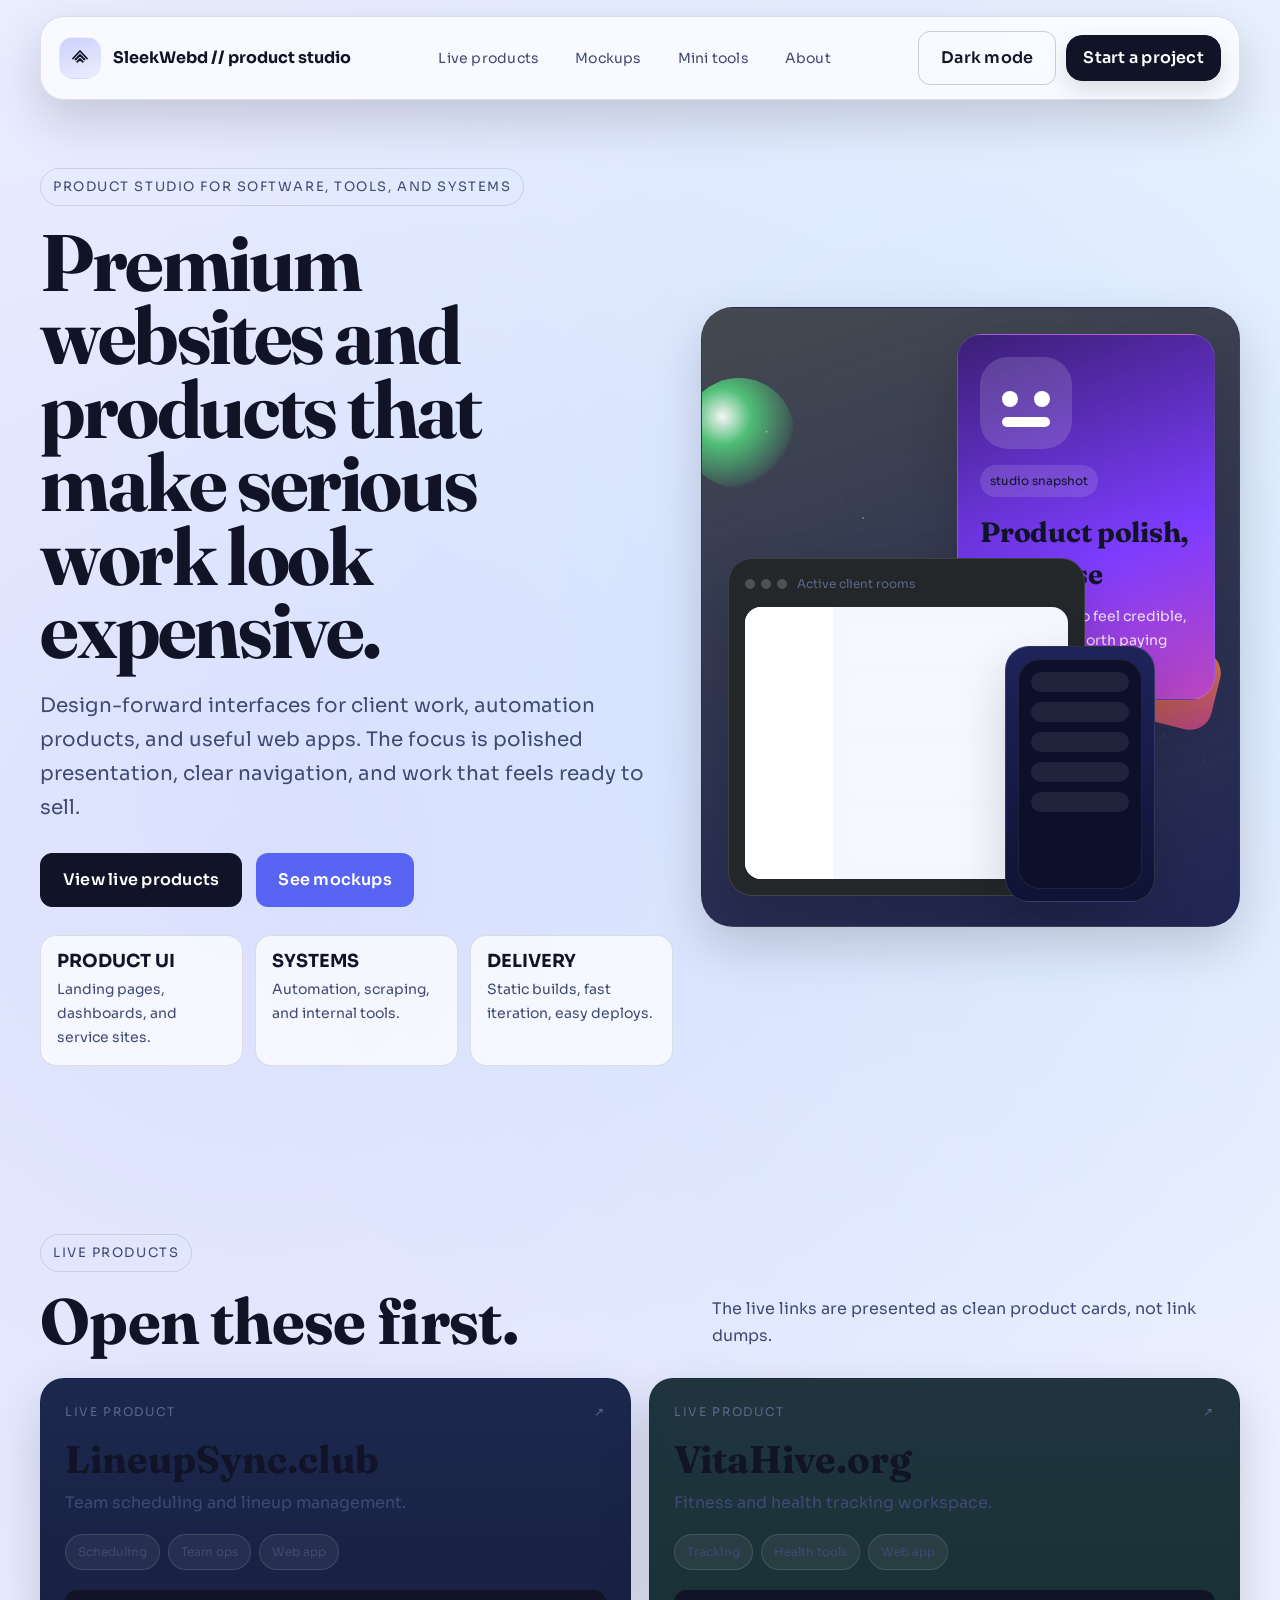
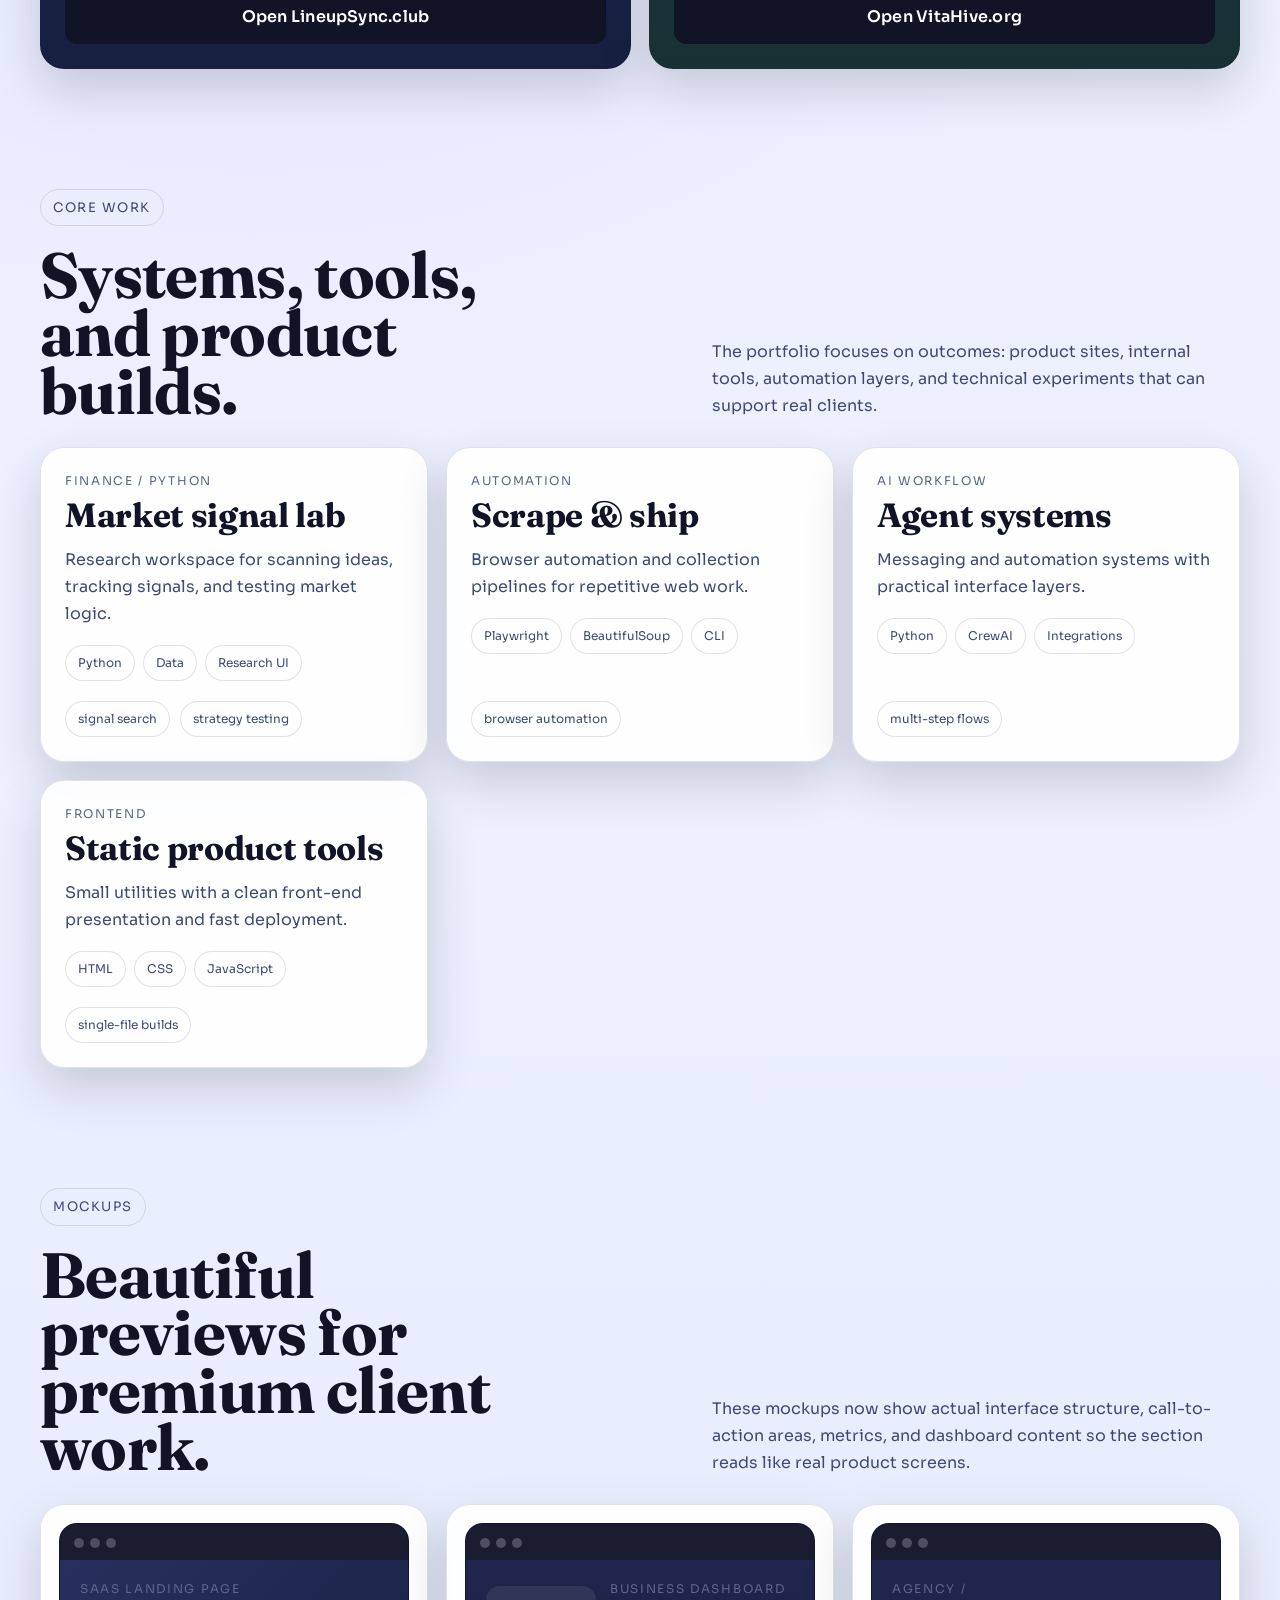
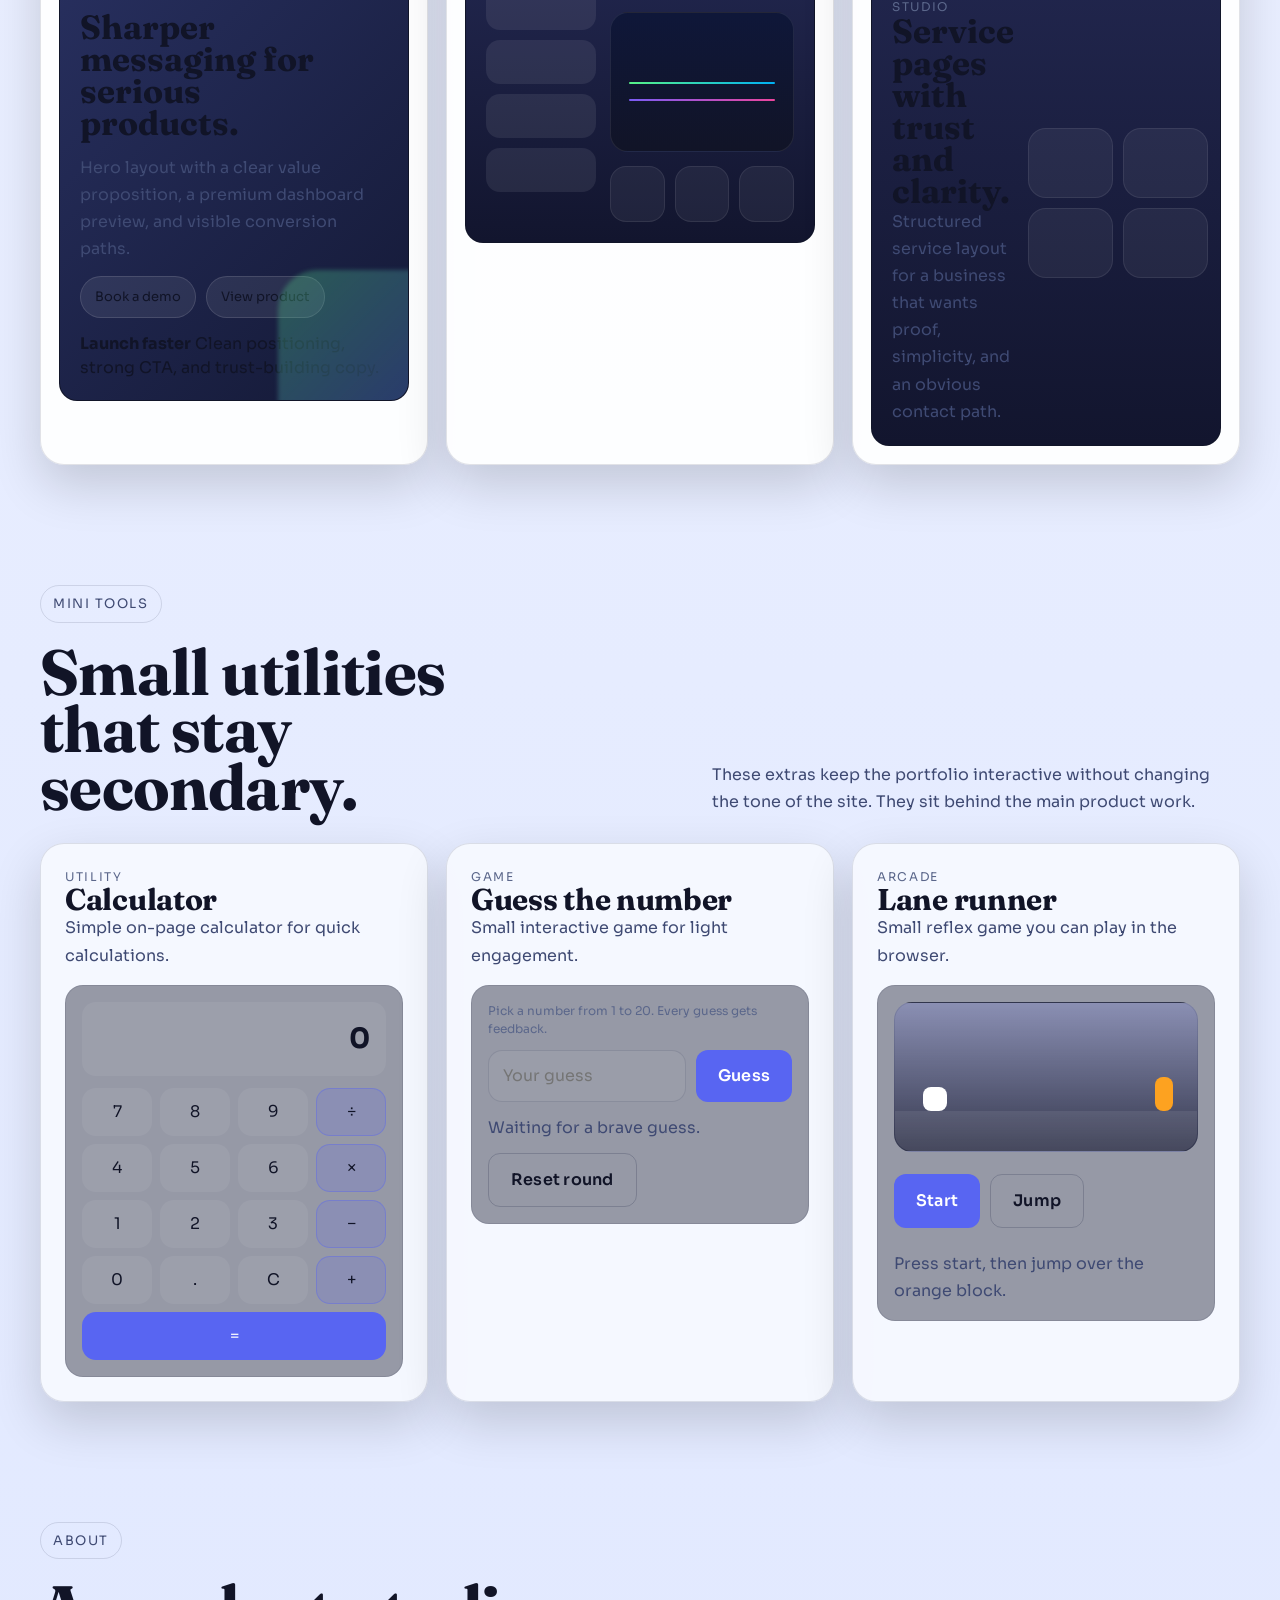
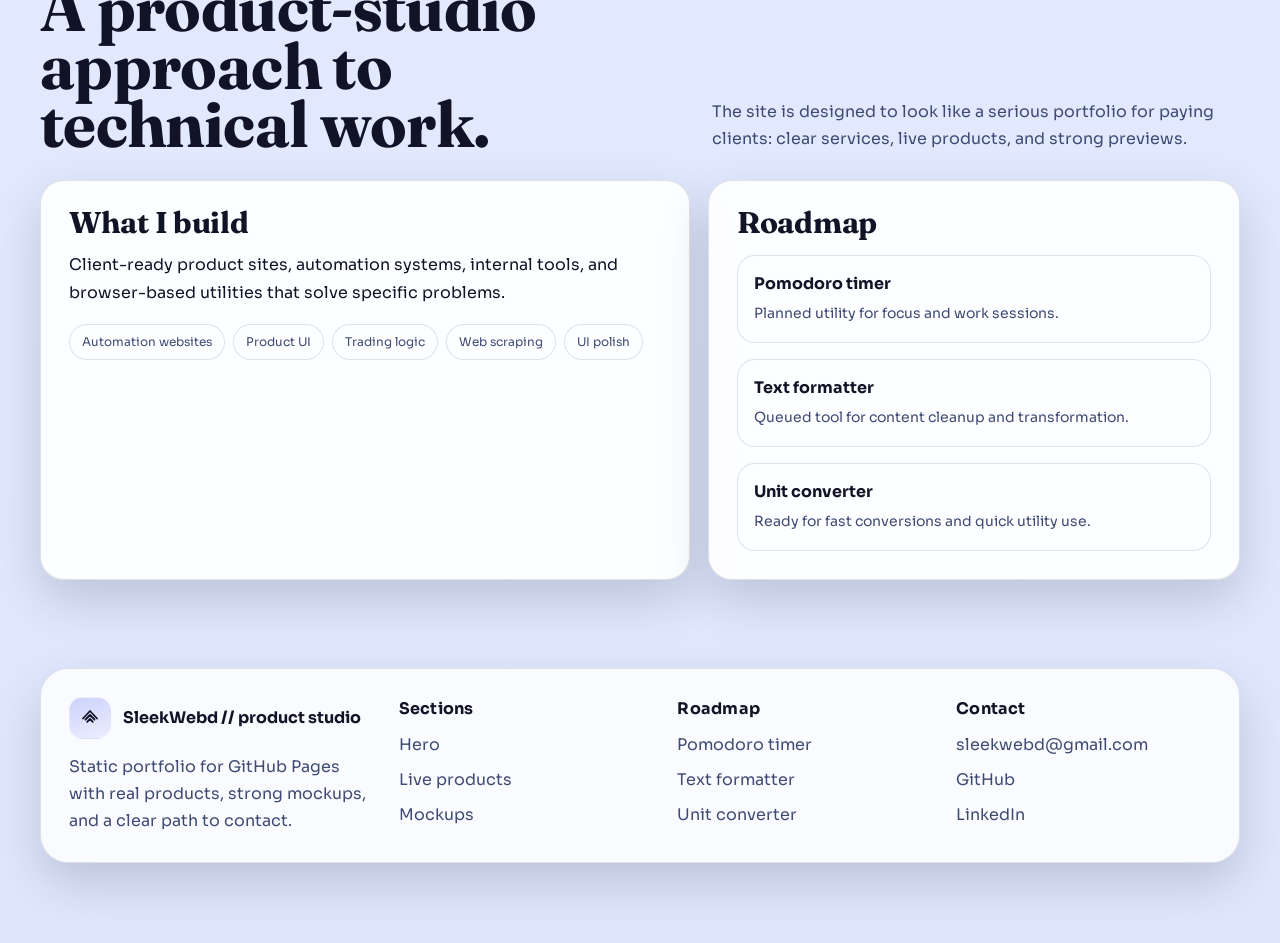
==== index.html @ 5238d62a "Update index.html" ====
<!DOCTYPE html>
<html lang="en" data-theme="dark">
<head>
  <meta charset="UTF-8" />
  <meta name="viewport" content="width=device-width, initial-scale=1.0" />
  <title>SleekWebd — Product Studio Portfolio</title>
  <link rel="preconnect" href="https://fonts.googleapis.com">
  <link rel="preconnect" href="https://fonts.gstatic.com" crossorigin>
  <link href="https://fonts.googleapis.com/css2?family=Fraunces:wght@500;600;700;800&family=Sora:wght@300;400;500;600&display=swap" rel="stylesheet" />
  <link rel="stylesheet" href="style.css" />
</head>
<body>
  <a class="skip-link" href="#content">Skip to content</a>
  <div class="site-shell">
    <header class="site-header">
      <nav class="nav-inner" aria-label="Primary navigation">
        <a class="brand" href="#hero" aria-label="SleekWebd portfolio home">
          <span class="brand-mark" aria-hidden="true"><svg viewBox="0 0 24 24" fill="none" stroke="currentColor" stroke-width="1.8" stroke-linecap="round" stroke-linejoin="round" aria-hidden="true"><path d="M5 12.5 12 5l7 7.5" /><path d="M7.5 13.5 12 9l4.5 4.5" /><path d="M9.2 15.8 12 13l2.8 2.8" /></svg></span>
          <span>SleekWebd // product studio</span>
        </a>
        <div class="nav-links">
          <a class="nav-link" href="#products">Live products</a>
          <a class="nav-link" href="#mockups">Mockups</a>
          <a class="nav-link" href="#playground">Mini tools</a>
          <a class="nav-link" href="#about">About</a>
        </div>
        <div class="nav-actions">
          <button class="button button-ghost" type="button" data-theme-toggle aria-label="Switch theme">Theme</button>
          <a class="button button-login" href="mailto:sleekwebd@gmail.com?subject=Project%20inquiry">Start a project</a>
        </div>
      </nav>
    </header>

    <main id="content">
      <section class="hero" id="hero">
        <div class="hero-grid">
          <div>
            <div class="eyebrow">Product studio for software, tools, and systems</div>
            <h1>Premium websites and products that make serious work look expensive.</h1>
            <p>Design-forward interfaces for client work, automation products, and useful web apps. The focus is polished presentation, clear navigation, and work that feels ready to sell.</p>
            <div class="hero-cta">
              <a class="button button-secondary" href="#products">View live products</a>
              <a class="button button-primary" href="#mockups">See mockups</a>
            </div>
            <div class="hero-metrics" aria-label="Portfolio stats">
              <div class="metric"><strong>Product UI</strong><span>Landing pages, dashboards, and service sites.</span></div>
              <div class="metric"><strong>Systems</strong><span>Automation, scraping, and internal tools.</span></div>
              <div class="metric"><strong>Delivery</strong><span>Static builds, fast iteration, easy deploys.</span></div>
            </div>
          </div>
          <div class="hero-stage" aria-label="Decorative hero stage">
            <div class="stars" aria-hidden="true"></div><div class="orb" aria-hidden="true"></div><div class="cube" aria-hidden="true"></div>
            <article class="floating-card character-card"><div class="character-head" aria-hidden="true"></div><span class="character-pill">studio snapshot</span><h3 class="hero-card-title">Product polish, not noise</h3><p>Layouts built to feel credible, modern, and worth paying for.</p></article>
            <article class="floating-card ui-card"><div class="ui-topbar"><div class="ui-dots" aria-hidden="true"><span></span><span></span><span></span></div><div class="tiny-note">Active client rooms</div></div><div class="ui-app" aria-hidden="true"><div class="ui-sidebar shimmer-lines"><span></span><span></span><span></span><span></span></div><div class="ui-content shimmer-lines"><div class="ui-channel"></div><div class="ui-message"></div><div class="ui-message"></div><div class="ui-message"></div></div></div></article>
            <article class="floating-card device-card"><div class="device-screen shimmer-panel" aria-hidden="true"><span></span><span></span><span></span><span></span><span></span></div></article>
          </div>
        </div>
      </section>

      <section class="section live-strip" id="products">
        <div class="section-header"><div><div class="eyebrow">Live products</div><h2 class="section-title">Open these first.</h2></div><p class="section-copy">The live links are presented as clean product cards, not link dumps.</p></div>
        <div class="live-grid">
          <article class="live-card live-lineup">
            <div class="live-top"><span class="live-badge">Live product</span><span class="live-arrow">↗</span></div>
            <h3>LineupSync.club</h3>
            <p>Team scheduling and lineup management.</p>
            <div class="live-tags"><span>Scheduling</span><span>Team ops</span><span>Web app</span></div>
            <a class="button button-secondary live-button" href="https://lineupsync.club" target="_blank" rel="noopener noreferrer">Open LineupSync.club</a>
          </article>
          <article class="live-card live-vitahive">
            <div class="live-top"><span class="live-badge">Live product</span><span class="live-arrow">↗</span></div>
            <h3>VitaHive.org</h3>
            <p>Fitness and health tracking workspace.</p>
            <div class="live-tags"><span>Tracking</span><span>Health tools</span><span>Web app</span></div>
            <a class="button button-secondary live-button" href="https://vitahive.org" target="_blank" rel="noopener noreferrer">Open VitaHive.org</a>
          </article>
        </div>
      </section>

      <section class="section" id="projects">
        <div class="section-header"><div><div class="eyebrow">Core work</div><h2 class="section-title">Systems, tools, and product builds.</h2></div><p class="section-copy">The portfolio focuses on outcomes: product sites, internal tools, automation layers, and technical experiments that can support real clients.</p></div>
        <div class="project-grid">
          <article class="project-card"><div class="project-top"><div class="project-label">Finance / Python</div><h3 class="card-title">Market signal lab</h3><p class="project-description">Research workspace for scanning ideas, tracking signals, and testing market logic.</p><div class="stack"><span>Python</span><span>Data</span><span>Research UI</span></div></div><div class="project-actions"><span class="status-pill">signal search</span><span class="status-pill">strategy testing</span></div></article>
          <article class="project-card"><div class="project-top"><div class="project-label">Automation</div><h3 class="card-title">Scrape & ship</h3><p class="project-description">Browser automation and collection pipelines for repetitive web work.</p><div class="stack"><span>Playwright</span><span>BeautifulSoup</span><span>CLI</span></div></div><div class="project-actions"><span class="status-pill">browser automation</span></div></article>
          <article class="project-card"><div class="project-top"><div class="project-label">AI workflow</div><h3 class="card-title">Agent systems</h3><p class="project-description">Messaging and automation systems with practical interface layers.</p><div class="stack"><span>Python</span><span>CrewAI</span><span>Integrations</span></div></div><div class="project-actions"><span class="status-pill">multi-step flows</span></div></article>
          <article class="project-card"><div class="project-top"><div class="project-label">Frontend</div><h3 class="card-title">Static product tools</h3><p class="project-description">Small utilities with a clean front-end presentation and fast deployment.</p><div class="stack"><span>HTML</span><span>CSS</span><span>JavaScript</span></div></div><div class="project-actions"><span class="status-pill">single-file builds</span></div></article>
        </div>
      </section>

      <section class="section" id="mockups">
        <div class="section-header">
          <div>
            <div class="eyebrow">Mockups</div>
            <h2 class="section-title">Beautiful previews for premium client work.</h2>
          </div>
          <p class="section-copy">These mockups now show actual interface structure, call-to-action areas, metrics, and dashboard content so the section reads like real product screens.</p>
        </div>
        <div class="mockup-grid">
          <article class="mockup-card mockup-hero">
            <div class="mockup-browser">
              <div class="mockup-browser-bar"><span></span><span></span><span></span></div>
              <div class="mockup-browser-body mockup-hero-body">
                <div class="mockup-kicker">SaaS landing page</div>
                <h3>Sharper messaging for serious products.</h3>
                <p>Hero layout with a clear value proposition, a premium dashboard preview, and visible conversion paths.</p>
                <div class="mockup-actions"><span>Book a demo</span><span>View product</span></div>
                <div class="hero-panel-grid">
                  <div class="hero-panel-copy">
                    <strong>Launch faster</strong>
                    <span>Clean positioning, strong CTA, and trust-building copy.</span>
                  </div>
                  <div class="hero-panel-preview">
                    <div class="preview-card preview-card-accent"></div>
                    <div class="preview-card"></div>
                  </div>
                </div>
              </div>
            </div>
          </article>

          <article class="mockup-card mockup-dashboard">
            <div class="mockup-browser">
              <div class="mockup-browser-bar"><span></span><span></span><span></span></div>
              <div class="mockup-browser-body dashboard-layout">
                <aside class="dashboard-sidebar">
                  <span></span><span></span><span></span><span></span>
                </aside>
                <main class="dashboard-main">
                  <div class="mockup-kicker">Business dashboard</div>
                  <div class="dashboard-chart">
                    <div class="chart-bars">
                      <span style="height:24%"></span>
                      <span style="height:38%"></span>
                      <span style="height:52%"></span>
                      <span style="height:46%"></span>
                      <span style="height:72%"></span>
                      <span style="height:58%"></span>
                      <span style="height:82%"></span>
                    </div>
                  </div>
                  <div class="dashboard-cards">
                    <span></span><span></span><span></span>
                  </div>
                </main>
              </div>
            </div>
          </article>

          <article class="mockup-card mockup-service">
            <div class="mockup-browser">
              <div class="mockup-browser-bar"><span></span><span></span><span></span></div>
              <div class="mockup-browser-body service-layout">
                <div>
                  <div class="mockup-kicker">Agency / studio</div>
                  <h3>Service pages with trust and clarity.</h3>
                  <p>Structured service layout for a business that wants proof, simplicity, and an obvious contact path.</p>
                </div>
                <div class="service-grid">
                  <span></span><span></span><span></span><span></span>
                </div>
              </div>
            </div>
          </article>
        </div>
      </section>

      <section class="section" id="playground">
        <div class="section-header"><div><div class="eyebrow">Mini tools</div><h2 class="section-title">Small utilities that stay secondary.</h2></div><p class="section-copy">These extras keep the portfolio interactive without changing the tone of the site. They sit behind the main product work.</p></div>
        <div class="mini-grid">
          <article class="mini-card"><div><div class="project-label">Utility</div><h3 class="mini-title">Calculator</h3><p class="mini-copy">Simple on-page calculator for quick calculations.</p></div><div class="mini-app"><div class="calculator-display" id="calcDisplay">0</div><div class="calculator-grid"><button class="calc-btn" data-calc="7">7</button><button class="calc-btn" data-calc="8">8</button><button class="calc-btn" data-calc="9">9</button><button class="calc-btn operator" data-calc="/">÷</button><button class="calc-btn" data-calc="4">4</button><button class="calc-btn" data-calc="5">5</button><button class="calc-btn" data-calc="6">6</button><button class="calc-btn operator" data-calc="*">×</button><button class="calc-btn" data-calc="1">1</button><button class="calc-btn" data-calc="2">2</button><button class="calc-btn" data-calc="3">3</button><button class="calc-btn operator" data-calc="-">−</button><button class="calc-btn" data-calc="0">0</button><button class="calc-btn" data-calc=".">.</button><button class="calc-btn" data-calc="clear">C</button><button class="calc-btn operator" data-calc="+">+</button><button class="calc-btn equal" data-calc="=" style="grid-column: span 4;">=</button></div></div></article>

          <article class="mini-card"><div><div class="project-label">Game</div><h3 class="mini-title">Guess the number</h3><p class="mini-copy">Small interactive game for light engagement.</p></div><div class="mini-app"><p class="tiny-note">Pick a number from 1 to 20. Every guess gets feedback.</p><div class="guess-row"><input id="guessInput" type="number" min="1" max="20" placeholder="Your guess" /><button class="button button-primary" id="guessButton" type="button">Guess</button></div><div class="guess-feedback" id="guessFeedback">Waiting for a brave guess.</div><div class="guess-row"><button class="button button-ghost" id="guessReset" type="button">Reset round</button></div></div></article>

          <article class="mini-card"><div><div class="project-label">Arcade</div><h3 class="mini-title">Lane runner</h3><p class="mini-copy">Small reflex game you can play in the browser.</p></div><div class="mini-app pixel-game"><div class="runner-lane" id="runnerLane" aria-label="runner game area"><div class="runner-player" id="runnerPlayer"></div><div class="runner-obstacle" id="runnerObstacle"></div><div class="runner-ground"></div></div><div class="guess-row"><button class="button button-primary" id="runnerStart" type="button">Start</button><button class="button button-ghost" id="runnerJump" type="button">Jump</button></div><div class="guess-feedback" id="runnerFeedback">Press start, then jump over the orange block.</div></div></article>
        </div>
      </section>

      <section class="section" id="about">
        <div class="section-header"><div><div class="eyebrow">About</div><h2 class="section-title">A product-studio approach to technical work.</h2></div><p class="section-copy">The site is designed to look like a serious portfolio for paying clients: clear services, live products, and strong previews.</p></div>
        <div class="about-grid">
          <article class="about-card"><h3 class="mini-title">What I build</h3><p style="margin-top: 14px;">Client-ready product sites, automation systems, internal tools, and browser-based utilities that solve specific problems.</p><div class="stack" style="margin-top: 18px;"><span>Automation websites</span><span>Product UI</span><span>Trading logic</span><span>Web scraping</span><span>UI polish</span></div></article>
          <article class="timeline-card"><h3 class="mini-title">Roadmap</h3><div class="timeline-list"><div class="timeline-item"><strong>Pomodoro timer</strong><span>Planned utility for focus and work sessions.</span></div><div class="timeline-item"><strong>Text formatter</strong><span>Queued tool for content cleanup and transformation.</span></div><div class="timeline-item"><strong>Unit converter</strong><span>Ready for fast conversions and quick utility use.</span></div></div></article>
        </div>
      </section>
    </main>

    <footer class="footer"><div><div class="brand" style="margin-bottom: 14px;"><span class="brand-mark" aria-hidden="true"><svg viewBox="0 0 24 24" fill="none" stroke="currentColor" stroke-width="1.8" stroke-linecap="round" stroke-linejoin="round" aria-hidden="true"><path d="M5 12.5 12 5l7 7.5" /><path d="M7.5 13.5 12 9l4.5 4.5" /><path d="M9.2 15.8 12 13l2.8 2.8" /></svg></span><span>SleekWebd // product studio</span></div><p>Static portfolio for GitHub Pages with real products, strong mockups, and a clear path to contact.</p></div><div><h3>Sections</h3><div class="footer-links"><a href="#hero">Hero</a><a href="#products">Live products</a><a href="#mockups">Mockups</a></div></div><div><h3>Roadmap</h3><div class="footer-links"><p>Pomodoro timer</p><p>Text formatter</p><p>Unit converter</p></div></div><div><h3>Contact</h3><div class="footer-links"><a href="mailto:sleekwebd@gmail.com?subject=Project%20inquiry">sleekwebd@gmail.com</a><a href="https://github.com/" target="_blank" rel="noopener noreferrer">GitHub</a><a href="https://www.linkedin.com/" target="_blank" rel="noopener noreferrer">LinkedIn</a></div></div></footer>
  </div>
  <script src="app.js"></script>
</body>
</html>
---- style.css ----
:root,
[data-theme="dark"] {
  --color-blurple: #5865f2;
  --color-dark-blurple: #3442d9;
  --color-spring-green: #57f287;
  --color-fuchsia: #eb459e;
  --color-vivid-cerulean: #00b0f4;
  --color-ember-orange: #fda220;
  --color-snow: #ffffff;
  --color-fog: #babcd9;
  --color-greyple: #99aab5;
  --surface-cosmic-page: #0e0f2d;
  --surface-app-chrome: #23272a;
  --surface-app-surface: #2c2f33;
  --surface-frost: rgba(255,255,255,.08);
  --surface-card: rgba(18,22,59,.92);
  --surface-card-2: rgba(30,35,84,.95);
  --border-soft: rgba(255,255,255,.12);
  --border-strong: rgba(255,255,255,.22);
  --text-body: 16px;
  --text-body-lg: 20px;
  --text-heading: clamp(2.6rem,2rem + 2vw,3.4rem);
  --text-heading-lg: clamp(3rem,2.2rem + 3vw,4rem);
  --text-display: clamp(3.5rem,2.3rem + 5vw,5.4rem);
  --page-max-width: 1200px;
  --font-display: "Fraunces", system-ui, serif;
  --font-body: "Sora", system-ui, sans-serif;
  --transition: 180ms cubic-bezier(.16,1,.3,1);
}

[data-theme="light"] {
  --surface-cosmic-page: #edf1ff;
  --surface-app-chrome: #ffffff;
  --surface-app-surface: #f5f7ff;
  --surface-frost: rgba(255,255,255,.72);
  --surface-card: rgba(255,255,255,.92);
  --surface-card-2: rgba(246,248,255,.96);
  --border-soft: rgba(22,28,63,.12);
  --border-strong: rgba(22,28,63,.2);
  --color-snow: #111427;
  --color-fog: #3f4a73;
  --color-greyple: #5b678b;
}

* {
  box-sizing: border-box;
  margin: 0;
  padding: 0;
}

html {
  scroll-behavior: smooth;
}

body {
  min-height: 100vh;
  font-family: var(--font-body);
  font-size: var(--text-body);
  line-height: 1.5;
  color: var(--color-snow);
  background:
    radial-gradient(circle at 20% 15%, rgba(88,101,242,.18), transparent 24%),
    radial-gradient(circle at 80% 10%, rgba(0,176,244,.12), transparent 18%),
    linear-gradient(180deg, #111541 0%, var(--surface-cosmic-page) 25%, #090b22 100%);
  background-attachment: fixed;
}

[data-theme="light"] body {
  background:
    radial-gradient(circle at 20% 15%, rgba(88,101,242,.12), transparent 24%),
    radial-gradient(circle at 80% 10%, rgba(0,176,244,.08), transparent 18%),
    linear-gradient(180deg, #eef2ff 0%, var(--surface-cosmic-page) 35%, #dfe7ff 100%);
}

a {
  color: inherit;
  text-decoration: none;
}

button,
input {
  font: inherit;
  color: inherit;
}

button {
  cursor: pointer;
  border: none;
  background: none;
  transition:
    transform var(--transition),
    background var(--transition),
    border-color var(--transition),
    color var(--transition);
}

button:hover,
.button:hover,
.nav-link:hover {
  transform: translateY(-1px);
}

:focus-visible {
  outline: 2px solid var(--color-blurple);
  outline-offset: 3px;
  border-radius: 10px;
}

.skip-link {
  position: absolute;
  left: 12px;
  top: -44px;
  background: var(--color-snow);
  color: #000;
  padding: 10px 14px;
  border-radius: 12px;
  z-index: 100;
}

.skip-link:focus {
  top: 12px;
}

.site-shell {
  width: min(100%, calc(var(--page-max-width) + 48px));
  margin: 0 auto;
  padding: 0 24px 80px;
}

.site-header {
  position: sticky;
  top: 0;
  z-index: 50;
  margin: 16px auto 0;
  backdrop-filter: blur(18px);
  background: color-mix(in srgb, var(--surface-card) 78%, transparent);
  border: 1px solid var(--border-soft);
  border-radius: 24px;
  box-shadow: 0 20px 50px rgba(0,0,0,.16);
}

.nav-inner {
  display: flex;
  align-items: center;
  justify-content: space-between;
  gap: 16px;
  padding: 14px 18px;
}

.brand {
  display: inline-flex;
  align-items: center;
  gap: 12px;
  font-weight: 700;
}

.brand-mark {
  width: 42px;
  height: 42px;
  border-radius: 14px;
  display: grid;
  place-items: center;
  background: linear-gradient(160deg, rgba(88,101,242,.28), rgba(88,101,242,.08));
  border: 1px solid rgba(255,255,255,.18);
  color: var(--color-snow);
}

.brand-mark svg {
  width: 24px;
  height: 24px;
}

.nav-links {
  display: flex;
  gap: 8px;
  flex-wrap: wrap;
}

.nav-link {
  font-size: 14px;
  letter-spacing: .015em;
  color: var(--color-fog);
  padding: 10px 14px;
  border-radius: 12px;
}

.nav-actions {
  display: flex;
  gap: 10px;
  align-items: center;
}

.button {
  display: inline-flex;
  align-items: center;
  justify-content: center;
  gap: 10px;
  min-height: 46px;
  padding: 14px 22px;
  border-radius: 12px;
  font-weight: 600;
  letter-spacing: .015em;
}

.button-primary {
  background: var(--color-blurple);
  color: #fff;
}

.button-primary:hover {
  background: var(--color-dark-blurple);
}

.button-secondary {
  background: #fff;
  color: #23272a;
  border: 1px solid #23272a;
}

.button-ghost {
  border: 1px solid var(--border-strong);
  color: var(--color-snow);
  background: transparent;
}

.button-login {
  background: #fff;
  color: #000;
  border: 1px solid #000;
  border-radius: 16px;
  min-height: 42px;
  padding: 10px 16px;
  box-shadow: 0 10px 24px rgba(0,0,0,.12);
}

[data-theme="light"] .button-secondary,
[data-theme="light"] .button-login {
  background: #111427;
  color: #fff;
  border-color: #111427;
}

.hero {
  position: relative;
  padding: 68px 0 48px;
  min-height: calc(100vh - 96px);
  display: grid;
  align-items: center;
}

.hero-grid {
  display: grid;
  grid-template-columns: 1.08fr .92fr;
  gap: 28px;
  align-items: center;
}

.eyebrow {
  display: inline-flex;
  align-items: center;
  gap: 10px;
  padding: 8px 12px;
  border-radius: 999px;
  border: 1px solid var(--border-soft);
  color: var(--color-fog);
  font-size: 13px;
  text-transform: uppercase;
  letter-spacing: .12em;
  margin-bottom: 20px;
}

.hero h1,
.section-title,
.card-title,
.mini-title,
.hero-card-title {
  font-family: var(--font-display);
  font-weight: 700;
  letter-spacing: -.01em;
}

.hero h1 {
  font-size: clamp(3rem,2rem + 4vw,5rem);
  line-height: .92;
  max-width: 11ch;
  letter-spacing: -.03em;
}

.hero p {
  margin-top: 22px;
  color: var(--color-fog);
  max-width: 46ch;
  font-size: var(--text-body-lg);
  line-height: 1.7;
}

.hero-cta {
  display: flex;
  flex-wrap: wrap;
  gap: 14px;
  margin-top: 28px;
}

.hero-metrics {
  margin-top: 28px;
  display: grid;
  grid-template-columns: repeat(3, minmax(0,1fr));
  gap: 12px;
}

.metric {
  padding: 16px;
  background: var(--surface-frost);
  border: 1px solid var(--border-soft);
  border-radius: 16px;
}

.metric strong {
  display: block;
  font-size: 18px;
  line-height: 1;
  text-transform: uppercase;
}

.metric span {
  display: block;
  margin-top: 8px;
  font-size: 14px;
  color: var(--color-fog);
  line-height: 1.7;
}

.hero-stage {
  position: relative;
  min-height: 620px;
  border-radius: 32px;
  padding: 22px;
  background: linear-gradient(160deg, rgba(35,39,42,.82), rgba(24,28,76,.96));
  border: 1px solid var(--border-soft);
  overflow: hidden;
  box-shadow: 0 20px 50px rgba(0,0,0,.16);
}

.stars,
.stars::before,
.stars::after {
  content: "";
  position: absolute;
  inset: 0;
  background-image:
    radial-gradient(circle at 12% 20%, rgba(255,255,255,.9) 0 1px, transparent 1.2px),
    radial-gradient(circle at 65% 28%, rgba(255,255,255,.7) 0 1px, transparent 1.2px),
    radial-gradient(circle at 80% 66%, rgba(255,255,255,.85) 0 1px, transparent 1.2px),
    radial-gradient(circle at 38% 82%, rgba(255,255,255,.7) 0 1px, transparent 1.2px),
    radial-gradient(circle at 30% 34%, rgba(255,255,255,.55) 0 1px, transparent 1.2px);
  opacity: .42;
}

.stars::before {
  transform: scale(1.2);
  opacity: .18;
}

.stars::after {
  transform: scale(1.45);
  opacity: .1;
}

.floating-card {
  position: absolute;
  border-radius: 24px;
  border: 1px solid rgba(255,255,255,.12);
  overflow: hidden;
}

.character-card {
  right: 24px;
  top: 26px;
  width: min(330px, 48%);
  background: linear-gradient(160deg, #3b1f75, #7d3cff 60%, #bc46be);
  padding: 22px;
  min-height: 224px;
  box-shadow: 0 20px 50px rgba(0,0,0,.16);
}

.character-head {
  width: 92px;
  height: 92px;
  border-radius: 28px;
  background: rgba(255,255,255,.14);
  position: relative;
  margin-bottom: 16px;
}

.character-head::before,
.character-head::after {
  content: "";
  position: absolute;
  background: #fff;
  border-radius: 999px;
}

.character-head::before {
  width: 16px;
  height: 16px;
  top: 34px;
  left: 22px;
  box-shadow: 32px 0 0 #fff;
}

.character-head::after {
  width: 48px;
  height: 10px;
  left: 22px;
  bottom: 22px;
}

.character-pill {
  display: inline-flex;
  padding: 7px 10px;
  border-radius: 999px;
  background: rgba(255,255,255,.12);
  font-size: 12px;
}

.character-card h3 {
  font-size: 28px;
  margin-top: 14px;
}

.character-card p {
  font-size: 14px;
  color: rgba(255,255,255,.85);
  margin-top: 10px;
  max-width: 22ch;
  line-height: 1.7;
}

.ui-card {
  left: 26px;
  bottom: 30px;
  width: min(470px, calc(100% - 180px));
  background: #23272a;
  padding: 16px;
  box-shadow: 0 20px 50px rgba(0,0,0,.16);
}

.ui-topbar {
  display: flex;
  align-items: center;
  gap: 10px;
  margin-bottom: 14px;
}

.ui-dots {
  display: flex;
  gap: 6px;
}

.ui-dots span {
  width: 10px;
  height: 10px;
  border-radius: 999px;
  background: rgba(255,255,255,.2);
}

.ui-app {
  display: grid;
  grid-template-columns: 88px 1fr;
  min-height: 260px;
  border-radius: 16px;
  overflow: hidden;
  background: var(--surface-app-surface);
}

.ui-sidebar {
  background: var(--surface-app-chrome);
  padding: 14px 10px;
  display: grid;
  gap: 10px;
}

.ui-sidebar span,
.ui-channel,
.ui-message {
  border-radius: 12px;
}

.ui-sidebar span {
  height: 46px;
  background: rgba(255,255,255,.07);
}

.ui-content {
  padding: 16px;
  display: grid;
  gap: 10px;
}

.ui-channel {
  height: 42px;
  background: rgba(255,255,255,.07);
}

.ui-message {
  height: 56px;
  background: rgba(255,255,255,.06);
}

.device-card {
  right: 84px;
  bottom: 24px;
  width: 150px;
  background: linear-gradient(180deg, #1e235b, #0f1334);
  padding: 12px;
  box-shadow: 0 20px 50px rgba(0,0,0,.16);
}

.device-screen {
  border-radius: 22px;
  background: #0d102a;
  padding: 12px;
  min-height: 230px;
  border: 1px solid rgba(255,255,255,.08);
}

.device-screen span {
  display: block;
  height: 20px;
  border-radius: 10px;
  background: rgba(255,255,255,.08);
  margin-bottom: 10px;
}

.orb {
  position: absolute;
  width: 110px;
  aspect-ratio: 1;
  border-radius: 999px;
  background: radial-gradient(circle at 35% 35%, rgba(255,255,255,.95), rgba(87,242,135,.7) 28%, rgba(87,242,135,.12) 68%, transparent 72%);
  left: -18px;
  top: 70px;
}

.cube {
  position: absolute;
  width: 80px;
  height: 80px;
  right: 22px;
  bottom: 200px;
  transform: rotate(14deg);
  background: linear-gradient(145deg, rgba(253,162,32,.95), rgba(235,69,158,.7));
  border-radius: 22px;
}

.section {
  padding-top: clamp(72px,10vw,120px);
}

.section-header {
  display: flex;
  justify-content: space-between;
  gap: 24px;
  align-items: flex-end;
  margin-bottom: 28px;
}

.section-title {
  font-size: var(--text-heading-lg);
  line-height: .9;
  max-width: 12ch;
}

.section-copy {
  color: var(--color-fog);
  max-width: 44ch;
  line-height: 1.7;
}

.project-grid,
.mockup-grid,
.mini-grid,
.live-grid {
  display: grid;
  grid-template-columns: repeat(12,1fr);
  gap: 18px;
}

.live-card,
.project-card {
  border-radius: 24px;
  padding: 24px;
  background: var(--surface-card);
  border: 1px solid var(--border-soft);
  min-height: 270px;
  display: flex;
  flex-direction: column;
  justify-content: space-between;
  position: relative;
  overflow: hidden;
  box-shadow: 0 20px 50px rgba(0,0,0,.16);
}

.live-card {
  grid-column: span 6;
  text-decoration: none;
  transition:
    transform var(--transition),
    box-shadow var(--transition),
    border-color var(--transition);
}

.live-card:hover {
  transform: translateY(-4px);
  box-shadow: 0 24px 60px rgba(0,0,0,.22);
  border-color: rgba(255,255,255,.22);
}

.live-lineup {
  background: linear-gradient(180deg, rgba(21,33,73,.97), rgba(16,24,58,.97));
}

.live-vitahive {
  background: linear-gradient(180deg, rgba(25,46,56,.97), rgba(16,42,46,.97));
}

.live-top {
  display: flex;
  justify-content: space-between;
  align-items: center;
  gap: 12px;
}

.live-badge,
.live-arrow {
  font-size: 12px;
  text-transform: uppercase;
  letter-spacing: .14em;
  color: var(--color-greyple);
}

.live-card h3 {
  font-family: var(--font-display);
  font-size: clamp(2rem,1.6rem + 1vw,2.8rem);
  line-height: .94;
  margin-top: 20px;
}

.live-card p {
  margin-top: 12px;
  color: var(--color-fog);
  line-height: 1.7;
  max-width: 34ch;
}

.live-tags {
  display: flex;
  flex-wrap: wrap;
  gap: 8px;
  margin-top: 18px;
}

.live-tags span {
  padding: 8px 12px;
  border-radius: 999px;
  background: rgba(255,255,255,.06);
  border: 1px solid rgba(255,255,255,.12);
  font-size: 12px;
  color: var(--color-fog);
}

.live-button {
  margin-top: 20px;
  width: 100%;
  background: #fff;
  color: #111427;
  border-color: #fff;
}

.project-card {
  grid-column: span 4;
}

.project-label {
  font-size: 12px;
  text-transform: uppercase;
  letter-spacing: .14em;
  color: var(--color-greyple);
}

.card-title {
  margin-top: 10px;
  font-size: clamp(1.8rem,1.3rem + 1vw,2.6rem);
  line-height: .94;
}

.project-description {
  margin-top: 14px;
  color: var(--color-fog);
  max-width: 32ch;
  line-height: 1.7;
}

.stack {
  display: flex;
  flex-wrap: wrap;
  gap: 8px;
  margin-top: 18px;
}

.stack span,
.status-pill {
  display: inline-flex;
  align-items: center;
  border-radius: 999px;
  padding: 8px 12px;
  border: 1px solid var(--border-soft);
  color: var(--color-fog);
  font-size: 12px;
  background: rgba(255,255,255,.03);
}

.project-actions {
  display: flex;
  gap: 10px;
  flex-wrap: wrap;
  position: relative;
  z-index: 1;
  margin-top: 20px;
}

.mini-card {
  grid-column: span 4;
  border-radius: 24px;
  padding: 24px;
  background: var(--surface-card-2);
  border: 1px solid var(--border-soft);
  display: grid;
  gap: 16px;
  align-content: start;
  box-shadow: 0 20px 50px rgba(0,0,0,.16);
}

.mini-title {
  font-size: 30px;
  line-height: .94;
}

.mini-copy {
  color: var(--color-fog);
  line-height: 1.7;
}

.mini-app {
  border-radius: 18px;
  background: rgba(9,12,34,.4);
  border: 1px solid var(--border-soft);
  padding: 16px;
}

.calculator-display {
  min-height: 64px;
  border-radius: 14px;
  background: rgba(255,255,255,.06);
  display: flex;
  align-items: flex-end;
  justify-content: flex-end;
  padding: 16px;
  font-size: 28px;
  font-weight: 700;
  overflow: hidden;
  word-break: break-all;
}

.calculator-grid {
  display: grid;
  grid-template-columns: repeat(4,1fr);
  gap: 8px;
  margin-top: 12px;
}

.calc-btn {
  min-height: 48px;
  border-radius: 14px;
  background: rgba(255,255,255,.06);
  border: 1px solid transparent;
}

.calc-btn.operator {
  background: rgba(88,101,242,.18);
  border-color: rgba(88,101,242,.38);
}

.calc-btn.equal {
  background: var(--color-blurple);
  color: #fff;
}

.guess-row {
  display: flex;
  gap: 10px;
  flex-wrap: wrap;
  margin-top: 12px;
}

.guess-row input {
  flex: 1 1 160px;
  min-height: 46px;
  border-radius: 14px;
  border: 1px solid var(--border-soft);
  background: rgba(255,255,255,.04);
  padding: 0 14px;
}

.guess-feedback {
  margin-top: 12px;
  color: var(--color-fog);
  min-height: 24px;
  line-height: 1.7;
}

.pixel-game {
  display: grid;
  gap: 10px;
}

.runner-lane {
  position: relative;
  height: 150px;
  border-radius: 18px;
  overflow: hidden;
  background: linear-gradient(180deg, rgba(88,101,242,.18), rgba(13,16,42,.7));
  border: 1px solid var(--border-soft);
}

.runner-ground {
  position: absolute;
  inset: auto 0 0 0;
  height: 40px;
  background: rgba(255,255,255,.08);
}

.runner-player {
  position: absolute;
  left: 28px;
  bottom: 40px;
  width: 24px;
  height: 24px;
  border-radius: 8px;
  background: #fff;
}

.runner-obstacle {
  position: absolute;
  left: 260px;
  bottom: 40px;
  width: 18px;
  height: 34px;
  border-radius: 8px;
  background: var(--color-ember-orange);
}

.tiny-note {
  font-size: 12px;
  color: var(--color-greyple);
}

.about-grid {
  display: grid;
  grid-template-columns: 1.1fr .9fr;
  gap: 18px;
}

.about-card,
.timeline-card {
  border-radius: 24px;
  padding: 28px;
  background: var(--surface-card);
  border: 1px solid var(--border-soft);
  box-shadow: 0 20px 50px rgba(0,0,0,.16);
}

.about-card p,
.timeline-card p,
.section-copy,
.project-description,
.mini-copy,
.hero p,
.live-card p {
  line-height: 1.7;
}

.timeline-list {
  display: grid;
  gap: 16px;
  margin-top: 18px;
}

.timeline-item {
  padding: 16px;
  border-radius: 18px;
  background: rgba(255,255,255,.03);
  border: 1px solid var(--border-soft);
}

.timeline-item strong {
  display: block;
}

.timeline-item span {
  color: var(--color-fog);
  font-size: 14px;
  display: block;
  margin-top: 6px;
  line-height: 1.7;
}

.footer {
  margin-top: 88px;
  padding: 28px;
  border-radius: 28px;
  background: color-mix(in srgb, var(--surface-card) 88%, transparent);
  border: 1px solid var(--border-soft);
  display: grid;
  grid-template-columns: 1.2fr 1fr 1fr 1fr;
  gap: 24px;
  box-shadow: 0 20px 50px rgba(0,0,0,.16);
}

.footer h3 {
  font-size: 16px;
  font-weight: 700;
  letter-spacing: .013em;
  margin-bottom: 10px;
}

.footer a,
.footer p {
  color: var(--color-fog);
  line-height: 1.7;
}

.footer-links {
  display: grid;
  gap: 8px;
}

.shimmer-lines span,
.shimmer-panel {
  position: relative;
  overflow: hidden;
}

.shimmer-lines span::after,
.shimmer-panel::after {
  content: "";
  position: absolute;
  inset: 0;
  transform: translateX(-120%);
  background: linear-gradient(120deg, transparent 0%, rgba(255,255,255,.25) 40%, transparent 70%);
  animation: shimmer 1.8s ease-in-out infinite;
}

.shimmer-panel::after {
  animation: shimmer 2s ease-in-out infinite;
}

.pairs-chart {
  position: relative;
  margin-top: 12px;
  height: 90px;
  border-radius: 12px;
  background: linear-gradient(180deg, rgba(8,12,28,.9), rgba(16,19,44,.95));
  overflow: hidden;
}

.pairs-line {
  position: absolute;
  left: 0;
  top: 50%;
  width: 120%;
  height: 2px;
  border-radius: 999px;
  transform-origin: left center;
}

.pairs-line-a {
  background: rgba(87,242,135,.9);
  animation: pairs-drift-a 3.6s ease-in-out infinite;
}

.pairs-line-b {
  background: rgba(0,176,244,.9);
  animation: pairs-drift-b 4s ease-in-out infinite;
}

.pairs-baseline {
  position: absolute;
  left: 0;
  top: 50%;
  width: 100%;
  height: 1px;
  background: rgba(255,255,255,.18);
}

.pairs-ticks {
  display: flex;
  gap: 8px;
  margin-top: 10px;
}

.pairs-ticks span {
  flex: 1;
  height: 6px;
  border-radius: 999px;
  background: rgba(255,255,255,.18);
}

.arcade-scene {
  position: relative;
  display: grid;
  gap: 10px;
}

.arcade-row {
  display: flex;
  gap: 8px;
  flex-wrap: wrap;
  margin-top: 8px;
}

.arcade-pill {
  padding: 6px 10px;
  border-radius: 999px;
  font-size: 12px;
  background: rgba(255,255,255,.08);
  color: rgba(255,255,255,.8);
}

.arcade-pill-active {
  background: rgba(88,101,242,.24);
  border: 1px solid rgba(88,101,242,.6);
}

.arcade-lane {
  position: relative;
  margin-top: 8px;
  height: 70px;
  border-radius: 14px;
  background: linear-gradient(180deg, rgba(88,101,242,.18), rgba(13,16,42,.7));
  overflow: hidden;
}

.arcade-ground {
  position: absolute;
  inset: auto 0 0 0;
  height: 20px;
  background: rgba(255,255,255,.08);
}

.arcade-player {
  position: absolute;
  left: 14px;
  bottom: 20px;
  width: 16px;
  height: 16px;
  border-radius: 6px;
  background: #fff;
  animation: arcade-bounce 1.4s ease-in-out infinite;
}

.arcade-obstacle {
  position: absolute;
  right: -30px;
  bottom: 20px;
  width: 12px;
  height: 24px;
  border-radius: 6px;
  background: var(--color-ember-orange);
  animation: arcade-slide 2.2s linear infinite;
}

.mockup-grid {
  display: grid;
  grid-template-columns: repeat(12,1fr);
  gap: 18px;
}

.mockup-card {
  grid-column: span 4;
  border-radius: 24px;
  padding: 18px;
  background: var(--surface-card);
  border: 1px solid var(--border-soft);
  box-shadow: 0 20px 50px rgba(0,0,0,.16);
}

.mockup-browser {
  border-radius: 18px;
  overflow: hidden;
  background: #111427;
  border: 1px solid var(--border-soft);
}

.mockup-browser-bar {
  display: flex;
  gap: 6px;
  padding: 14px 14px 12px;
  background: rgba(255,255,255,.04);
}

.mockup-browser-bar span {
  width: 10px;
  height: 10px;
  border-radius: 999px;
  background: rgba(255,255,255,.22);
}

.mockup-browser-body {
  padding: 20px;
  min-height: 280px;
  display: grid;
  align-content: start;
  gap: 14px;
  background: linear-gradient(180deg, rgba(34,39,80,.95), rgba(18,21,46,.98));
}

.mockup-hero-body {
  background: linear-gradient(135deg, rgba(40,48,96,.98), rgba(20,25,54,.98));
  position: relative;
  overflow: hidden;
}

.mockup-hero-body::after {
  content: "";
  position: absolute;
  right: -50px;
  bottom: -50px;
  width: 180px;
  height: 180px;
  border-radius: 40px;
  background: linear-gradient(135deg, rgba(87,242,135,.28), rgba(88,101,242,.35));
  filter: blur(2px);
}

.mockup-kicker {
  font-size: 12px;
  letter-spacing: .14em;
  text-transform: uppercase;
  color: var(--color-greyple);
}

.mockup-browser h3 {
  font-family: var(--font-display);
  font-size: clamp(1.7rem,1.3rem + 1vw,2.35rem);
  line-height: .95;
  max-width: 12ch;
}

.mockup-browser p {
  color: var(--color-fog);
  line-height: 1.7;
  max-width: 34ch;
}

.mockup-actions {
  display: flex;
  gap: 10px;
  flex-wrap: wrap;
}

.mockup-actions span {
  padding: 10px 14px;
  border-radius: 999px;
  background: rgba(255,255,255,.08);
  border: 1px solid rgba(255,255,255,.12);
  font-size: 13px;
}

.dashboard-layout {
  grid-template-columns: 110px 1fr;
  align-items: stretch;
}

.dashboard-sidebar {
  display: grid;
  gap: 10px;
  align-content: start;
  padding-top: 6px;
}

.dashboard-sidebar span {
  height: 44px;
  border-radius: 14px;
  background: rgba(255,255,255,.08);
}

.dashboard-main {
  display: grid;
  gap: 14px;
}

.dashboard-chart {
  height: 140px;
  border-radius: 18px;
  background: linear-gradient(180deg, #0f1739, #111427);
  border: 1px solid rgba(255,255,255,.08);
  position: relative;
  overflow: hidden;
}

.dashboard-chart::before,
.dashboard-chart::after {
  content: "";
  position: absolute;
  left: 18px;
  right: 18px;
  height: 2px;
  border-radius: 999px;
  top: 50%;
  background: linear-gradient(90deg, #57f287, #00b0f4);
  transform-origin: left center;
  animation: chart-sweep 4.8s ease-in-out infinite;
}

.dashboard-chart::after {
  top: 62%;
  background: linear-gradient(90deg, #7a5cf4, #eb459e);
  animation-duration: 5.4s;
}

.dashboard-cards {
  display: grid;
  grid-template-columns: repeat(3,1fr);
  gap: 10px;
}

.dashboard-cards span {
  height: 56px;
  border-radius: 16px;
  background: rgba(255,255,255,.06);
  border: 1px solid rgba(255,255,255,.08);
}

.service-layout {
  grid-template-columns: 1fr 180px;
  align-items: center;
}

.service-grid {
  display: grid;
  grid-template-columns: repeat(2,1fr);
  gap: 10px;
}

.service-grid span {
  height: 70px;
  border-radius: 18px;
  background: rgba(255,255,255,.06);
  border: 1px solid rgba(255,255,255,.08);
}

.accent-lineup .card-title,
.accent-lineup .project-label {
  color: #dfe6ff;
}

.accent-vitahive .card-title,
.accent-vitahive .project-label {
  color: #e7fff0;
}

@keyframes shimmer {
  0% {
    transform: translateX(-120%);
  }
  100% {
    transform: translateX(120%);
  }
}

@keyframes pairs-drift-a {
  0% {
    transform: translateY(-10px) rotate(-3deg);
  }
  50% {
    transform: translateY(4px) rotate(2deg);
  }
  100% {
    transform: translateY(-10px) rotate(-3deg);
  }
}

@keyframes pairs-drift-b {
  0% {
    transform: translateY(6px) rotate(4deg);
  }
  50% {
    transform: translateY(-6px) rotate(-2deg);
  }
  100% {
    transform: translateY(6px) rotate(4deg);
  }
}

@keyframes arcade-bounce {
  0%,100% {
    transform: translateY(0);
  }
  50% {
    transform: translateY(-8px);
  }
}

@keyframes arcade-slide {
  0% {
    transform: translateX(0);
  }
  100% {
    transform: translateX(-220px);
  }
}

@keyframes chart-sweep {
  0% {
    transform: scaleX(.7) translateY(0);
  }
  50% {
    transform: scaleX(1) translateY(6px);
  }
  100% {
    transform: scaleX(.7) translateY(0);
  }
}

@media (max-width:1080px) {
  .hero-grid,
  .about-grid,
  .footer {
    grid-template-columns: 1fr;
  }

  .project-card,
  .mini-card,
  .mockup-card,
  .live-card {
    grid-column: span 12;
  }

  .hero-stage {
    min-height: 560px;
  }

  .ui-card {
    width: calc(100% - 52px);
  }
}

@media (max-width:760px) {
  .site-shell {
    padding: 0 16px 64px;
  }

  .nav-inner {
    flex-wrap: wrap;
  }

  .nav-links {
    order: 3;
    width: 100%;
    overflow-x: auto;
    padding-bottom: 2px;
  }

  .hero {
    min-height: auto;
    padding-top: 42px;
  }

  .hero-metrics {
    grid-template-columns: 1fr;
  }

  .hero-stage {
    min-height: 500px;
    padding: 14px;
  }

  .character-card {
    position: relative;
    right: auto;
    top: auto;
    width: 100%;
  }

  .ui-card {
    left: 14px;
    width: calc(100% - 28px);
  }

  .device-card {
    right: 18px;
    width: 126px;
  }

  .section-header {
    flex-direction: column;
    align-items: flex-start;
  }

  .mini-grid,
  .project-grid,
  .mockup-grid,
  .live-grid {
    gap: 14px;
  }

  .footer {
    padding: 22px;
  }

  .hero h1 {
    max-width: 10ch;
  }
}

@media (prefers-reduced-motion:reduce) {
  *,
  *::before,
  *::after {
    animation-duration: .01ms !important;
    transition-duration: .01ms !important;
    scroll-behavior: auto !important;
  }
}
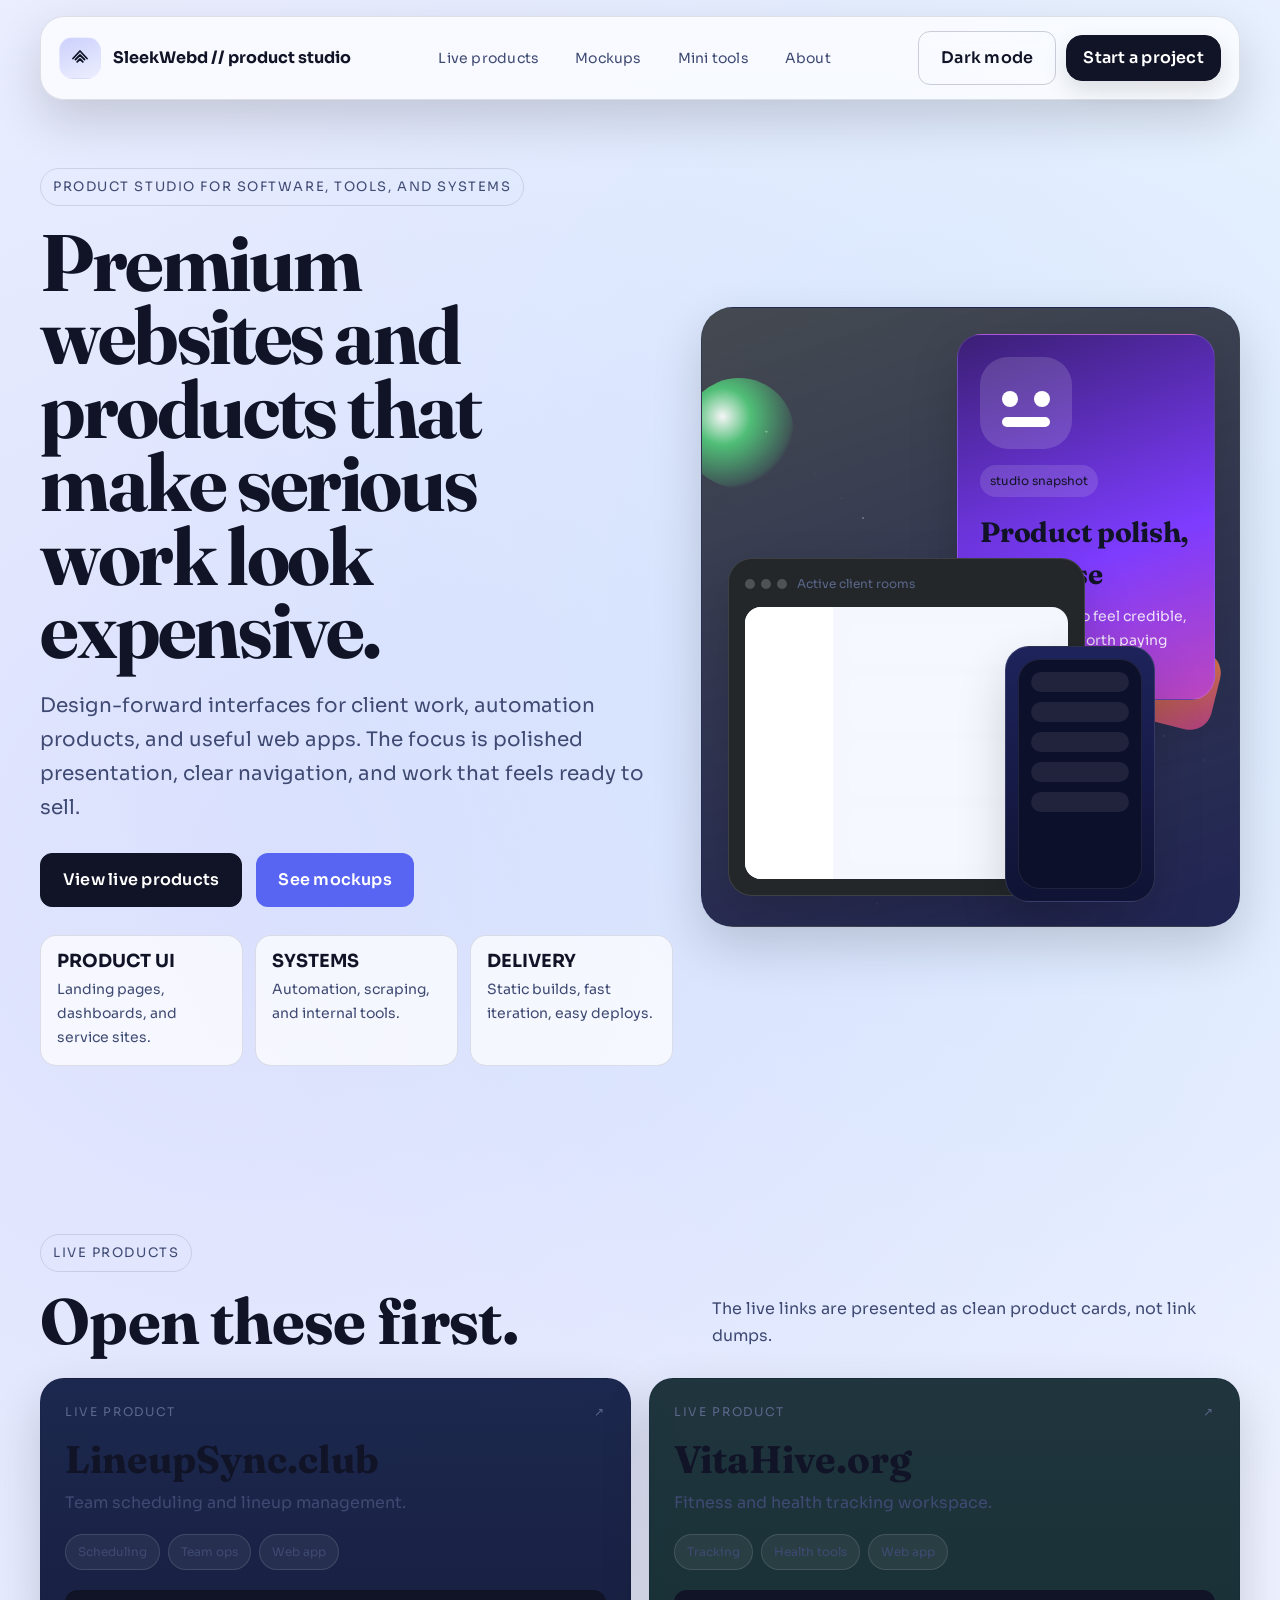
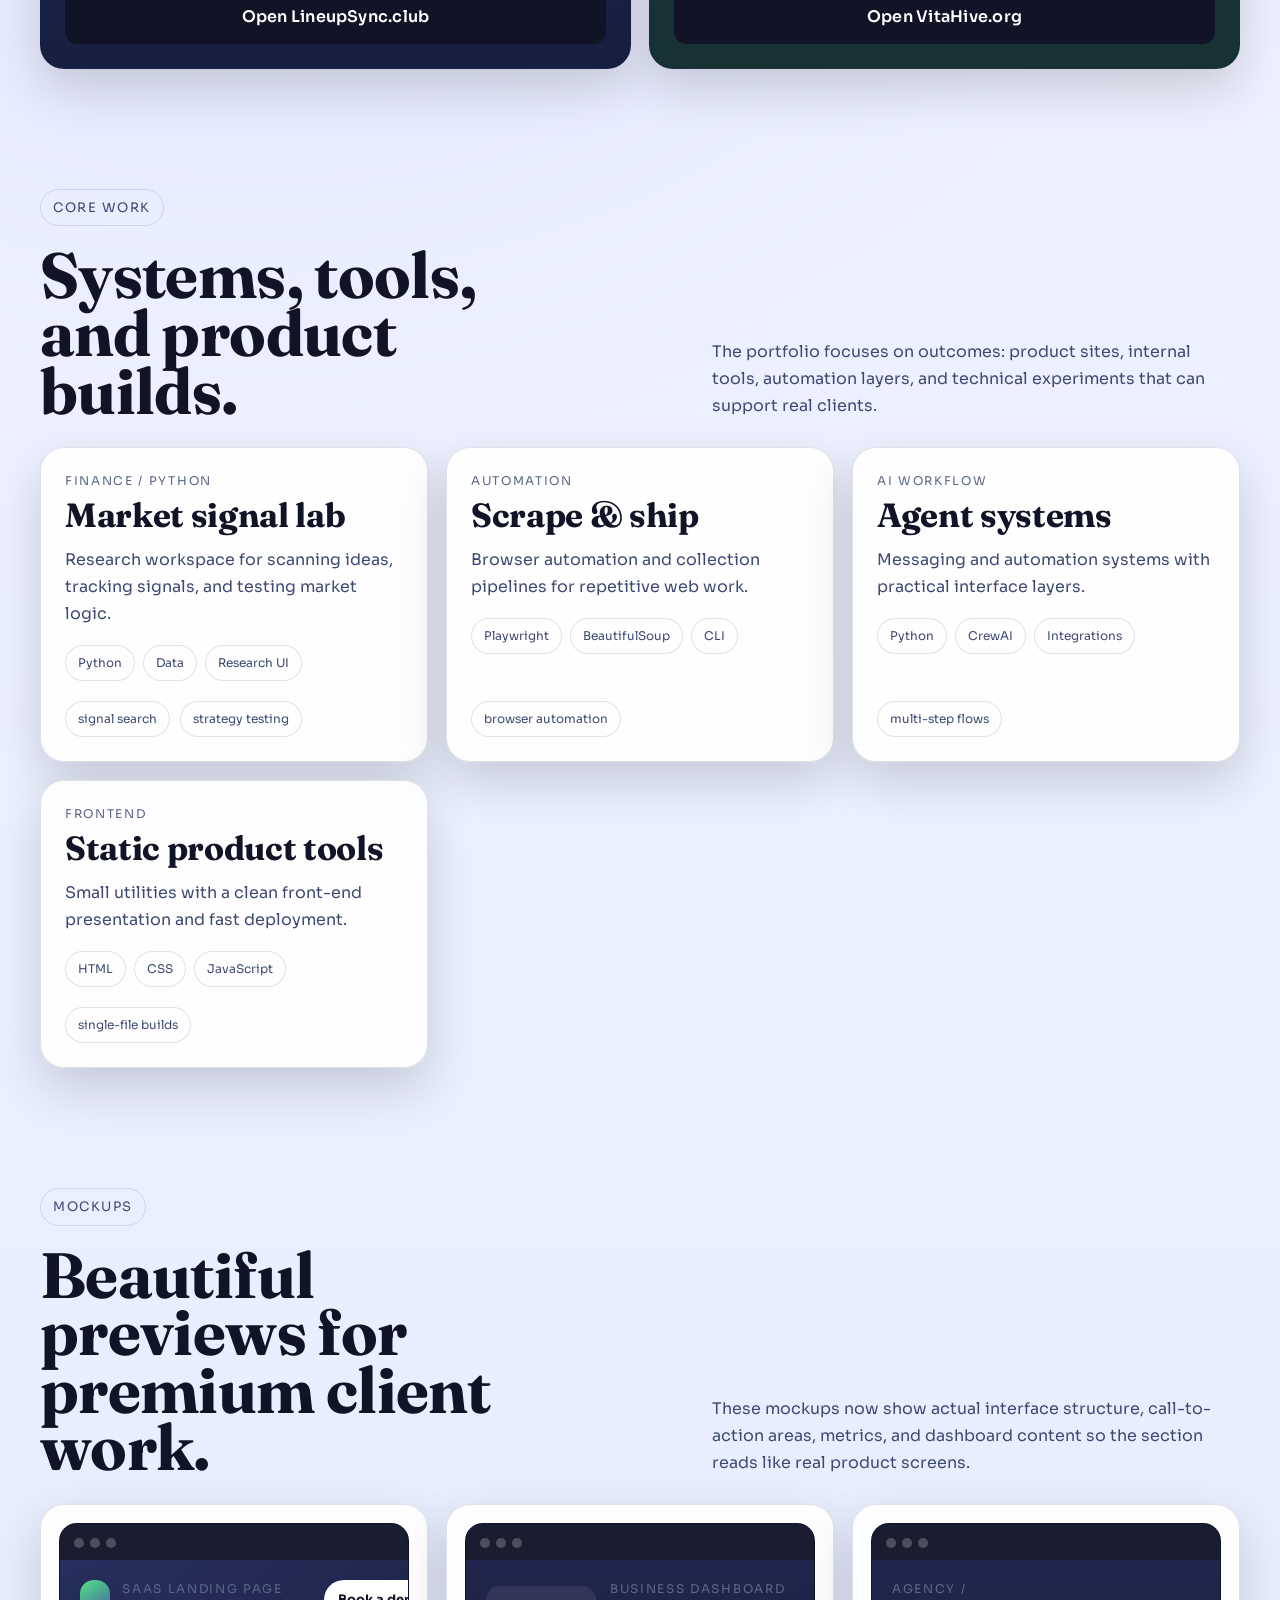
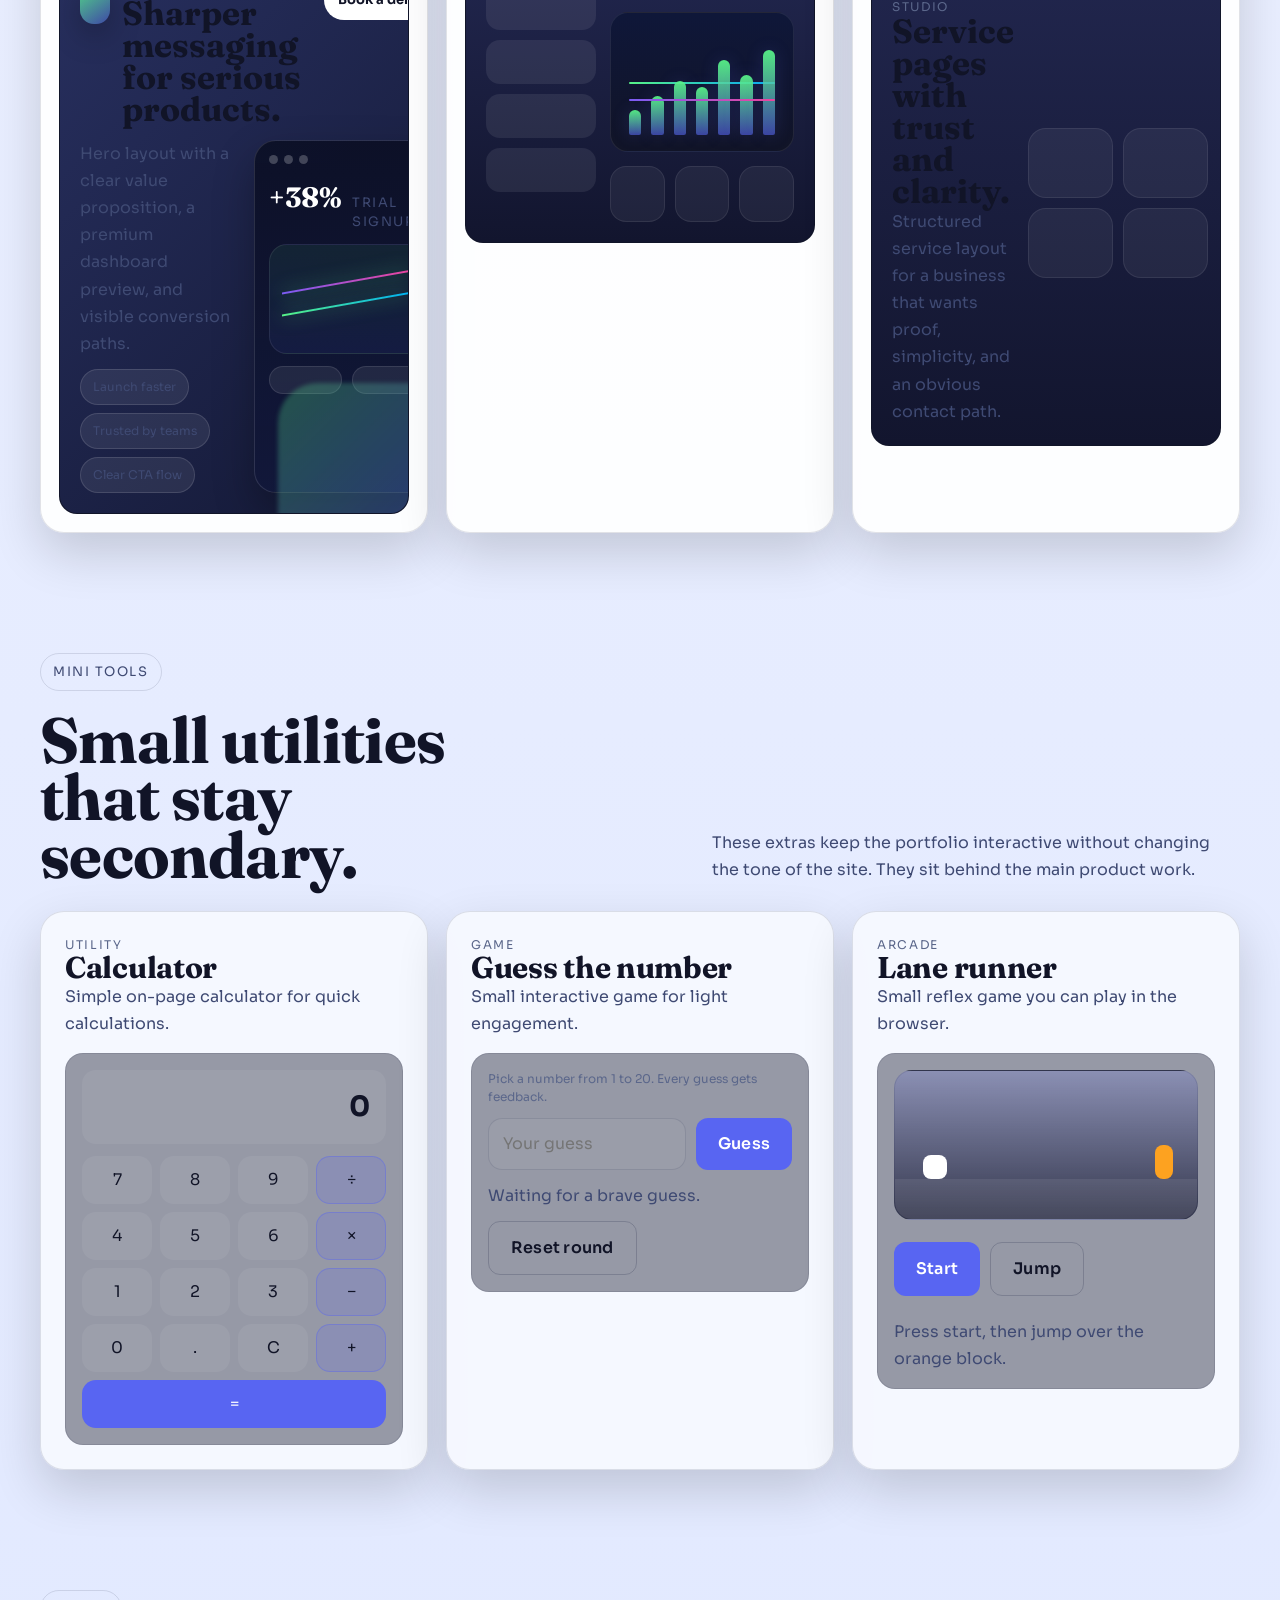
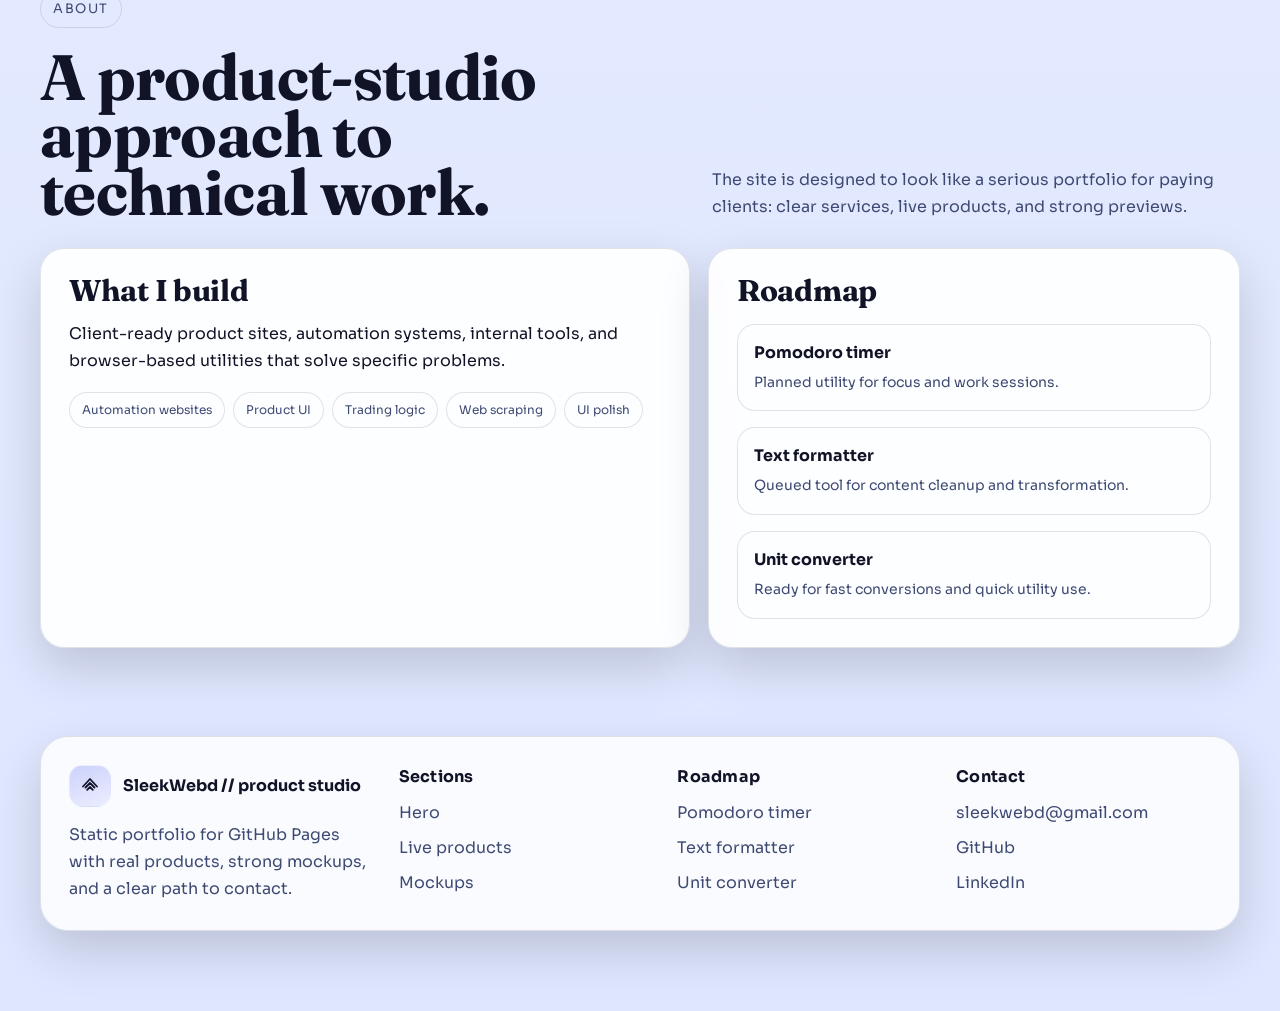
==== commit b90b5f18: "Update index.html" ====
--- a/index.html
+++ b/index.html
@@ -88,30 +88,48 @@
       </section>
 
       <section class="section" id="mockups">
-        <div class="section-header">
-          <div>
-            <div class="eyebrow">Mockups</div>
-            <h2 class="section-title">Beautiful previews for premium client work.</h2>
-          </div>
-          <p class="section-copy">These mockups now show actual interface structure, call-to-action areas, metrics, and dashboard content so the section reads like real product screens.</p>
-        </div>
+        <div class="section-header"><div><div class="eyebrow">Mockups</div><h2 class="section-title">Beautiful previews for premium client work.</h2></div><p class="section-copy">These mockups now show actual interface structure, call-to-action areas, metrics, and dashboard content so the section reads like real product screens.</p></div>
         <div class="mockup-grid">
           <article class="mockup-card mockup-hero">
             <div class="mockup-browser">
               <div class="mockup-browser-bar"><span></span><span></span><span></span></div>
               <div class="mockup-browser-body mockup-hero-body">
-                <div class="mockup-kicker">SaaS landing page</div>
-                <h3>Sharper messaging for serious products.</h3>
-                <p>Hero layout with a clear value proposition, a premium dashboard preview, and visible conversion paths.</p>
-                <div class="mockup-actions"><span>Book a demo</span><span>View product</span></div>
-                <div class="hero-panel-grid">
-                  <div class="hero-panel-copy">
-                    <strong>Launch faster</strong>
-                    <span>Clean positioning, strong CTA, and trust-building copy.</span>
-                  </div>
-                  <div class="hero-panel-preview">
-                    <div class="preview-card preview-card-accent"></div>
-                    <div class="preview-card"></div>
+                <div class="mockup-hero-top">
+                  <div class="hero-brand-row">
+                    <div class="hero-brand-mark"></div>
+                    <div>
+                      <div class="mockup-kicker">SaaS landing page</div>
+                      <h3>Sharper messaging for serious products.</h3>
+                    </div>
+                  </div>
+                  <a href="#" class="hero-pill-btn">Book a demo</a>
+                </div>
+                <div class="hero-hero-copy">
+                  <div class="hero-copy-text">
+                    <p>Hero layout with a clear value proposition, a premium dashboard preview, and visible conversion paths.</p>
+                    <div class="hero-copy-points">
+                      <span>Launch faster</span>
+                      <span>Trusted by teams</span>
+                      <span>Clear CTA flow</span>
+                    </div>
+                  </div>
+                  <div class="hero-hero-preview">
+                    <div class="hero-preview-window">
+                      <div class="hero-preview-topbar"><span></span><span></span><span></span></div>
+                      <div class="hero-preview-body">
+                        <div class="hero-preview-metric">
+                          <strong>+38%</strong>
+                          <span>trial signups</span>
+                        </div>
+                        <div class="hero-preview-chart">
+                          <div class="hero-preview-line"></div>
+                          <div class="hero-preview-line alt"></div>
+                        </div>
+                        <div class="hero-preview-actions">
+                          <span></span><span></span>
+                        </div>
+                      </div>
+                    </div>
                   </div>
                 </div>
               </div>
--- a/style.css
+++ b/style.css
@@ -1433,3 +1433,228 @@
     scroll-behavior: auto !important;
   }
 }
+.hero-panel-grid {
+  display: grid;
+  grid-template-columns: 1fr 1.05fr;
+  gap: 16px;
+  align-items: stretch;
+  margin-top: 10px;
+  position: relative;
+  z-index: 1;
+}
+
+.hero-panel-copy {
+  padding: 18px;
+  border-radius: 18px;
+  background: rgba(255,255,255,.06);
+  border: 1px solid rgba(255,255,255,.1);
+}
+
+.hero-panel-copy strong {
+  display: block;
+  font-family: var(--font-display);
+  font-size: 18px;
+}
+
+.hero-panel-copy span {
+  display: block;
+  margin-top: 8px;
+  color: var(--color-fog);
+  font-size: 14px;
+  line-height: 1.7;
+}
+
+.hero-panel-preview {
+  display: grid;
+  gap: 10px;
+  align-content: start;
+}
+
+.preview-card {
+  height: 74px;
+  border-radius: 18px;
+  background: linear-gradient(135deg, rgba(255,255,255,.12), rgba(255,255,255,.05));
+  border: 1px solid rgba(255,255,255,.1);
+}
+
+.preview-card-accent {
+  height: 110px;
+  background: linear-gradient(135deg, rgba(88,101,242,.8), rgba(87,242,135,.55));
+  box-shadow: inset 0 0 0 1px rgba(255,255,255,.12);
+}
+
+.mockup-hero-top {
+  display: flex;
+  align-items: flex-start;
+  justify-content: space-between;
+  gap: 12px;
+}
+
+.hero-brand-row {
+  display: flex;
+  gap: 12px;
+  align-items: flex-start;
+}
+
+.hero-brand-mark {
+  width: 44px;
+  height: 44px;
+  border-radius: 14px;
+  background: linear-gradient(145deg, rgba(87,242,135,.92), rgba(88,101,242,.5));
+  box-shadow: 0 12px 30px rgba(0,0,0,.25);
+}
+
+.hero-pill-btn {
+  padding: 10px 14px;
+  border-radius: 999px;
+  background: #fff;
+  color: #111427;
+  font-size: 13px;
+  font-weight: 700;
+  white-space: nowrap;
+}
+
+.hero-hero-copy {
+  display: grid;
+  grid-template-columns: 1fr 1fr;
+  gap: 16px;
+  align-items: stretch;
+}
+
+.hero-copy-text {
+  display: grid;
+  align-content: start;
+  gap: 12px;
+}
+
+.hero-copy-points {
+  display: flex;
+  flex-wrap: wrap;
+  gap: 8px;
+}
+
+.hero-copy-points span {
+  padding: 8px 12px;
+  border-radius: 999px;
+  background: rgba(255,255,255,.08);
+  border: 1px solid rgba(255,255,255,.12);
+  font-size: 12px;
+  color: var(--color-fog);
+}
+
+.hero-hero-preview {
+  display: flex;
+  justify-content: flex-end;
+}
+
+.hero-preview-window {
+  width: 100%;
+  border-radius: 22px;
+  padding: 14px;
+  background: linear-gradient(180deg, rgba(12,16,38,.95), rgba(18,24,58,.98));
+  border: 1px solid rgba(255,255,255,.12);
+  box-shadow: 0 18px 40px rgba(0,0,0,.28);
+}
+
+.hero-preview-topbar {
+  display: flex;
+  gap: 6px;
+  margin-bottom: 12px;
+}
+
+.hero-preview-topbar span {
+  width: 9px;
+  height: 9px;
+  border-radius: 999px;
+  background: rgba(255,255,255,.22);
+}
+
+.hero-preview-body {
+  display: grid;
+  gap: 12px;
+}
+
+.hero-preview-metric {
+  display: flex;
+  align-items: baseline;
+  gap: 10px;
+}
+
+.hero-preview-metric strong {
+  font-family: var(--font-display);
+  font-size: 28px;
+  color: #fff;
+}
+
+.hero-preview-metric span {
+  font-size: 13px;
+  color: var(--color-fog);
+  text-transform: uppercase;
+  letter-spacing: .12em;
+}
+
+.hero-preview-chart {
+  position: relative;
+  height: 110px;
+  border-radius: 18px;
+  background: linear-gradient(180deg, rgba(87,242,135,.08), rgba(88,101,242,.08));
+  border: 1px solid rgba(255,255,255,.08);
+  overflow: hidden;
+}
+
+.hero-preview-line {
+  position: absolute;
+  left: 8%;
+  right: 8%;
+  top: 54%;
+  height: 2px;
+  background: linear-gradient(90deg, #57f287, #00b0f4);
+  transform: skewY(-10deg);
+  box-shadow: 0 0 18px rgba(87,242,135,.7);
+  animation: hero-line-a 4.2s ease-in-out infinite;
+}
+
+.hero-preview-line.alt {
+  top: 34%;
+  background: linear-gradient(90deg, #7a5cf4, #eb459e);
+  animation: hero-line-b 5s ease-in-out infinite;
+}
+
+.hero-preview-actions {
+  display: flex;
+  gap: 10px;
+}
+
+.hero-preview-actions span {
+  flex: 1;
+  height: 28px;
+  border-radius: 999px;
+  background: rgba(255,255,255,.08);
+  border: 1px solid rgba(255,255,255,.1);
+}
+
+.chart-bars {
+  position: absolute;
+  inset: 18px 18px 16px;
+  display: grid;
+  grid-template-columns: repeat(7,1fr);
+  align-items: end;
+  gap: 10px;
+}
+
+.chart-bars span {
+  display: block;
+  border-radius: 12px 12px 4px 4px;
+  background: linear-gradient(180deg, rgba(87,242,135,.95), rgba(88,101,242,.6));
+  box-shadow: 0 0 18px rgba(88,101,242,.2);
+}
+
+@keyframes hero-line-a {
+  0%,100% { transform: translateY(0) skewY(-10deg); }
+  50% { transform: translateY(-7px) skewY(-10deg); }
+}
+
+@keyframes hero-line-b {
+  0%,100% { transform: translateY(0) skewY(-10deg); }
+  50% { transform: translateY(8px) skewY(-10deg); }
+}
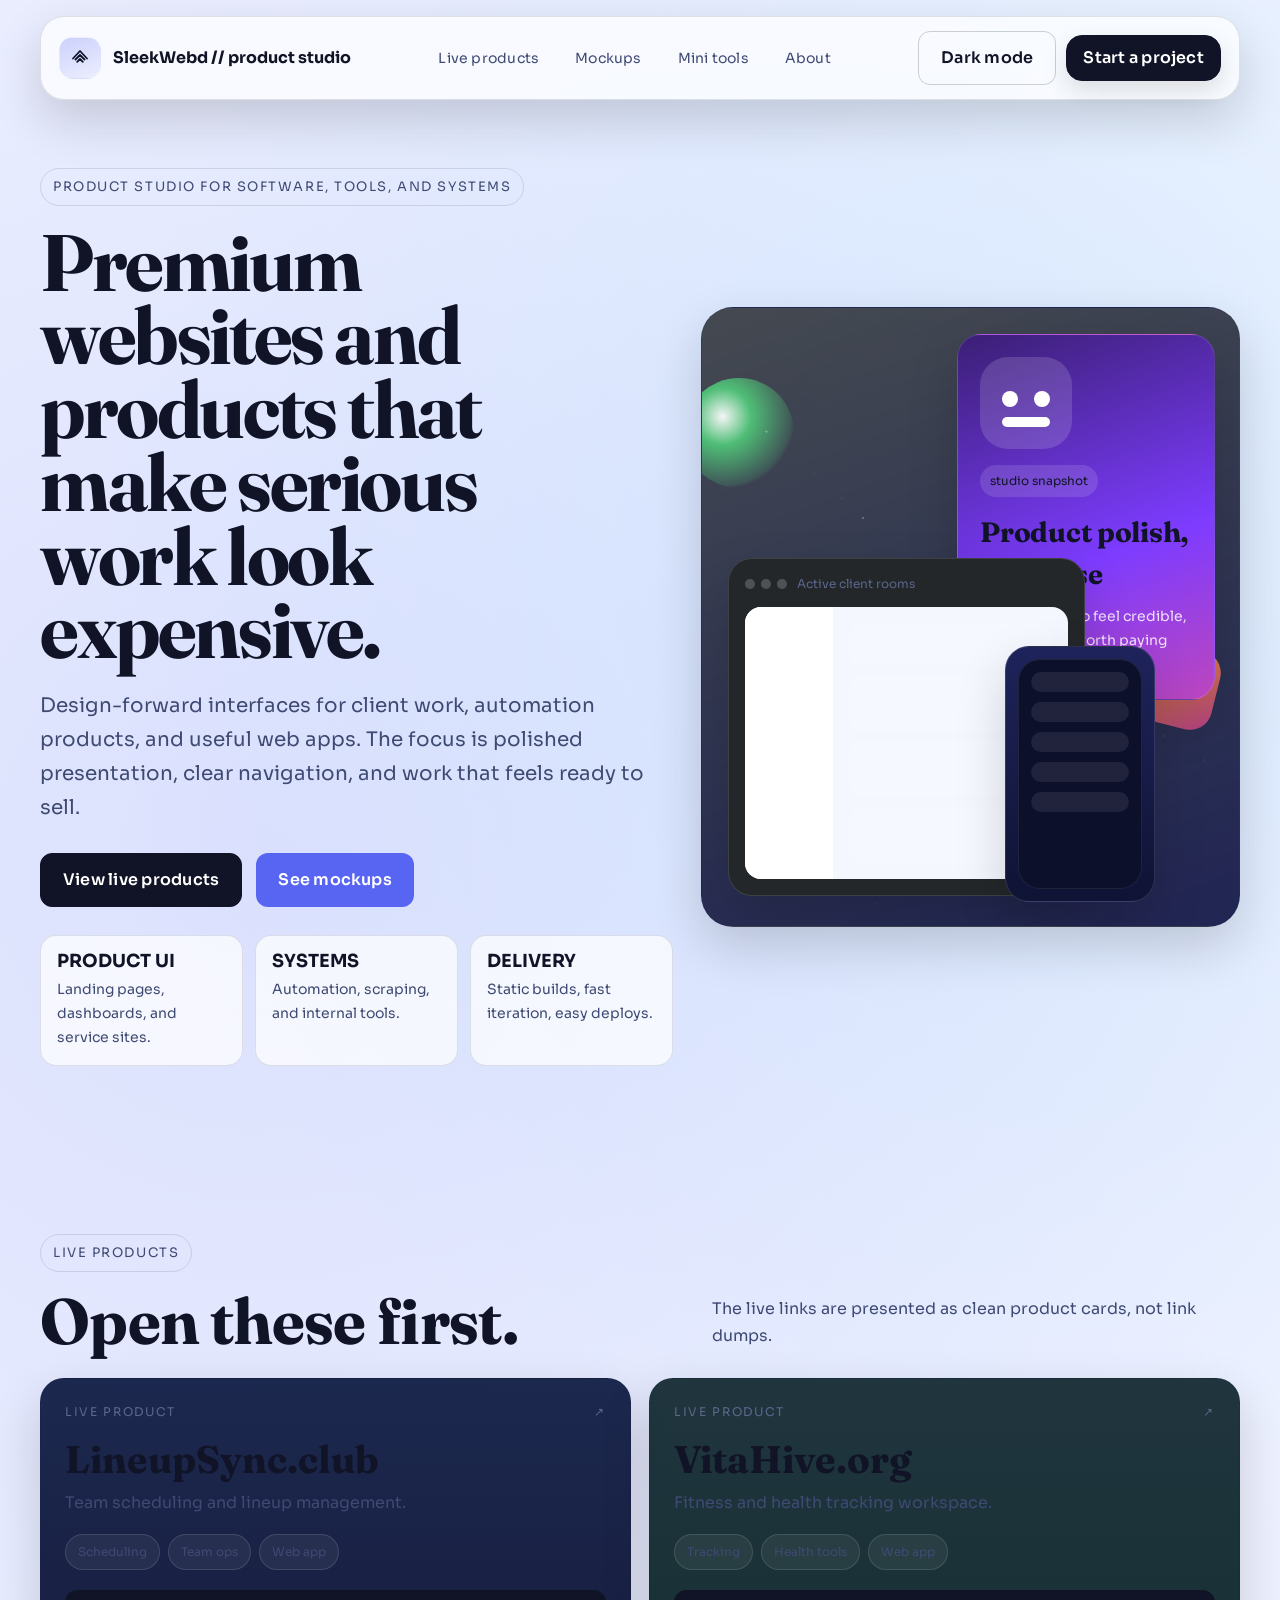
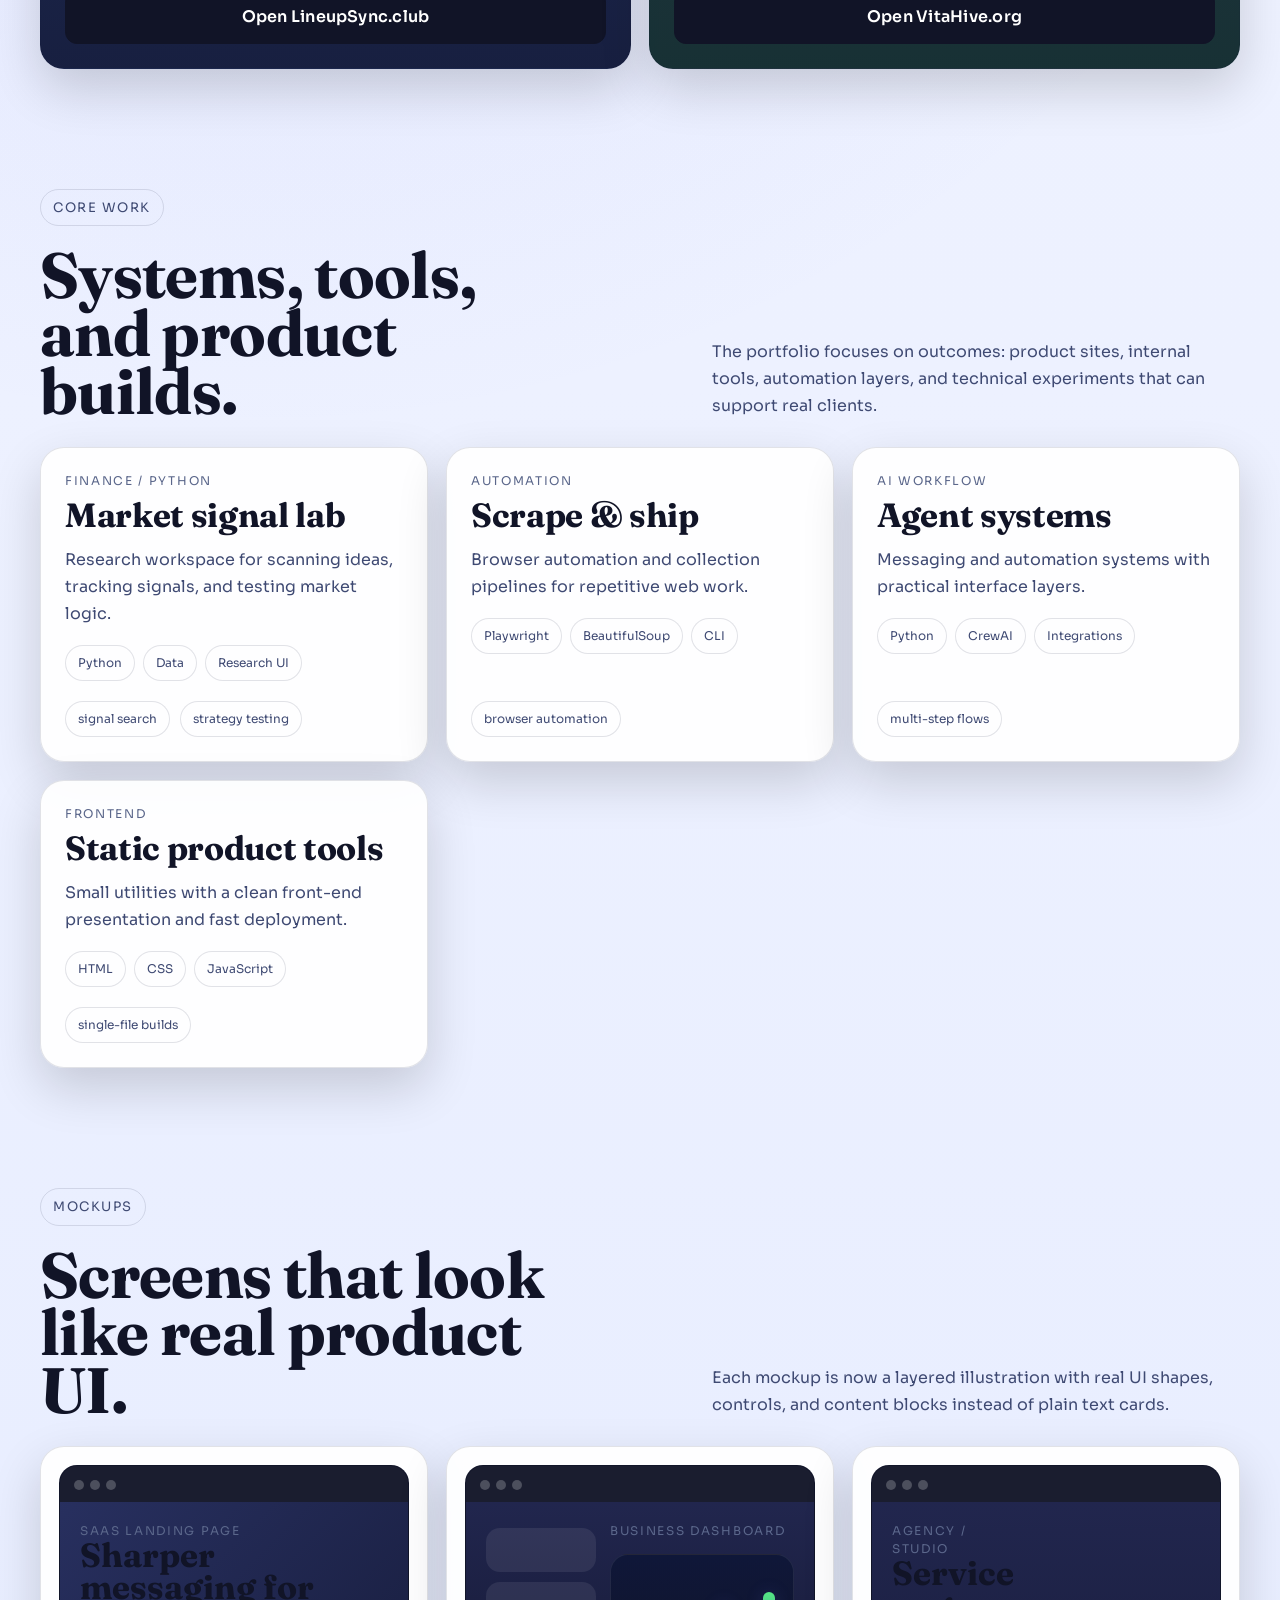
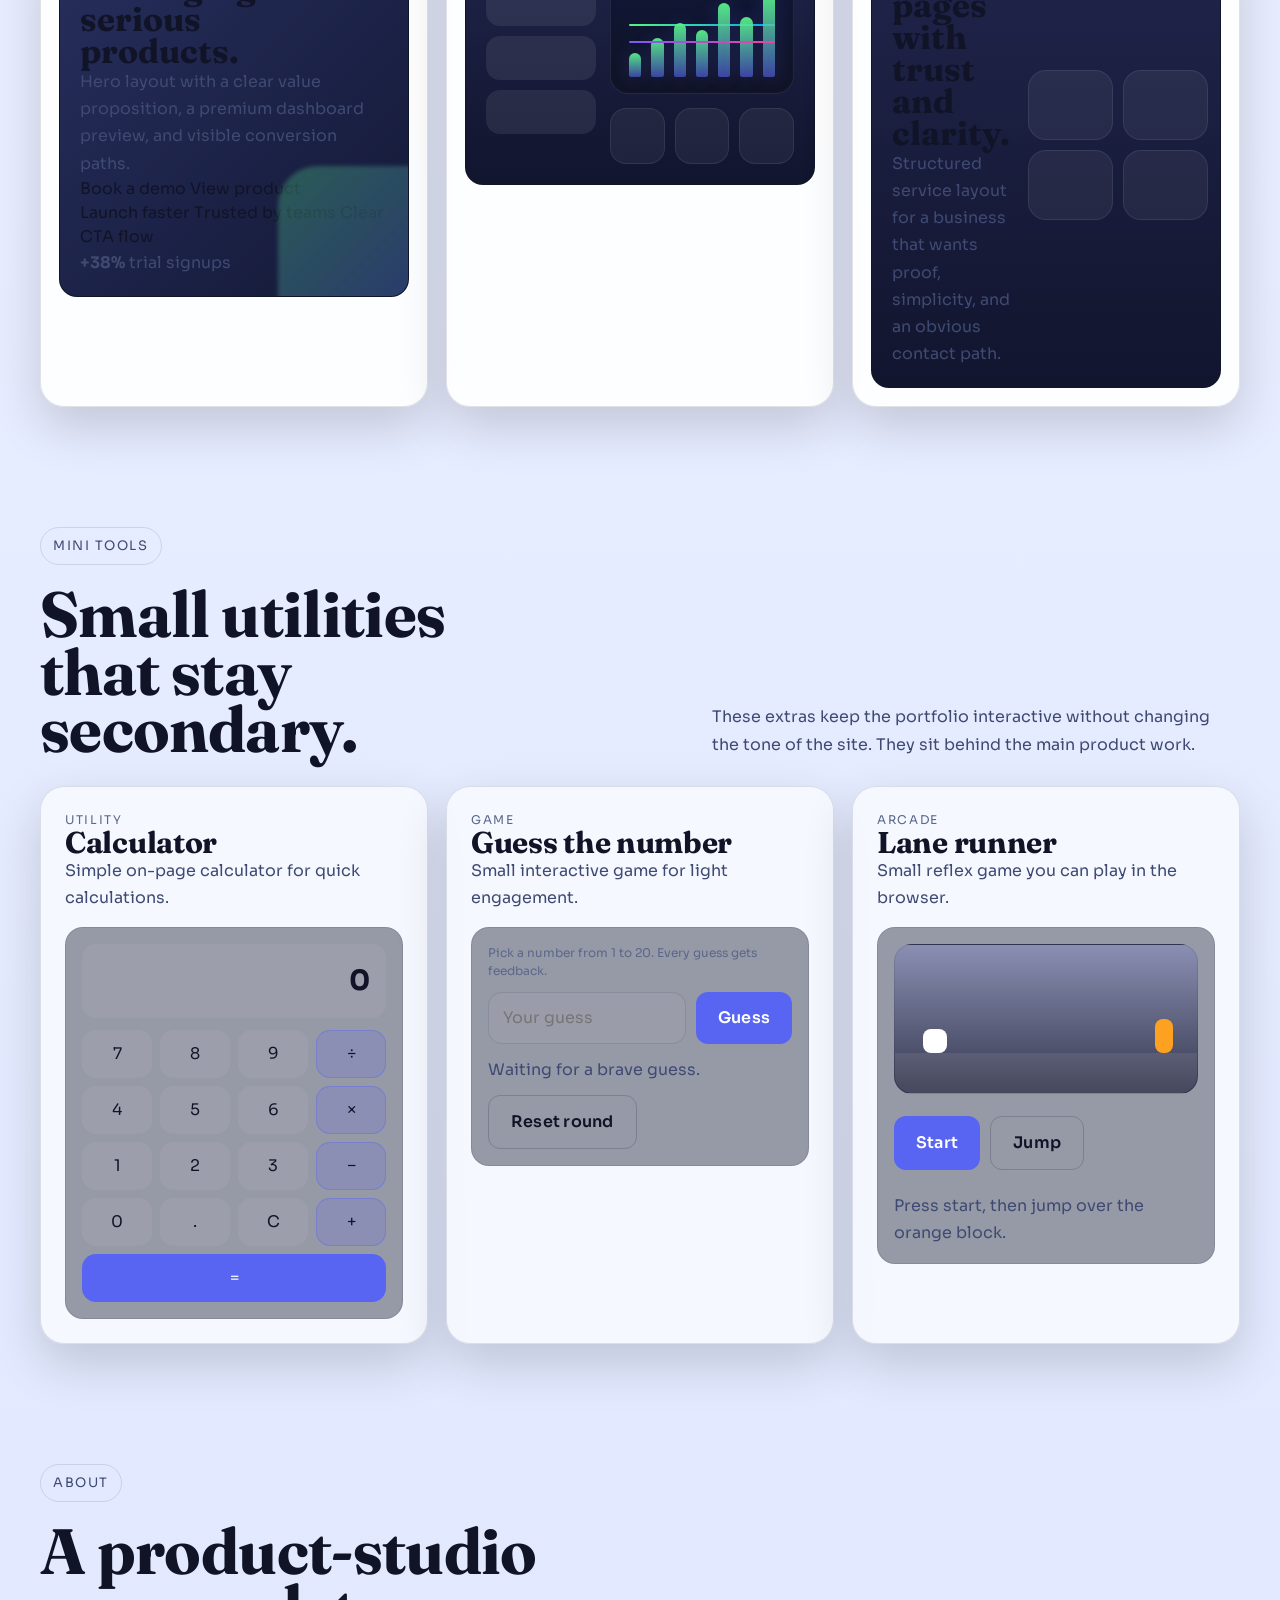
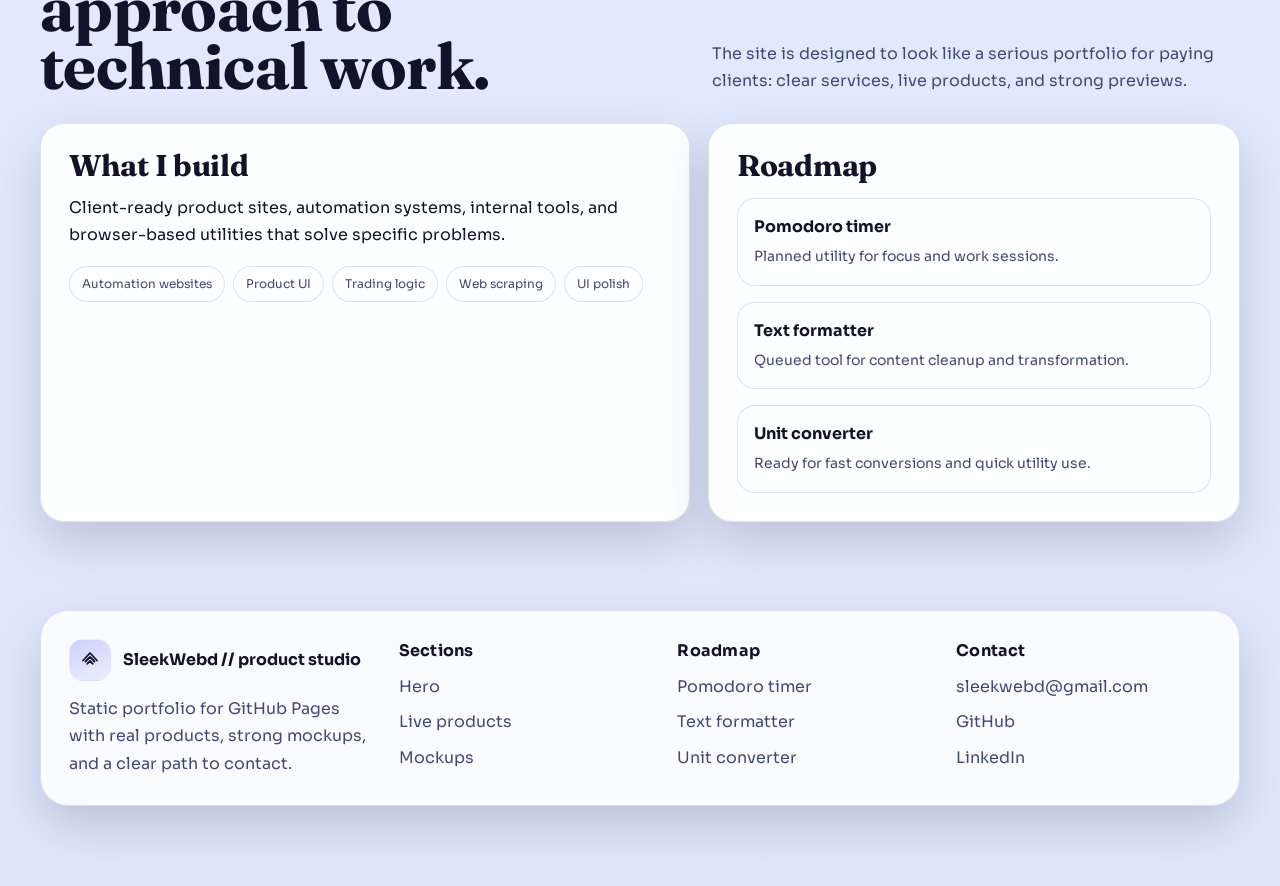
==== commit 4fbe99c8: "Update index.html" ====
--- a/index.html
+++ b/index.html
@@ -88,54 +88,59 @@
       </section>
 
       <section class="section" id="mockups">
-        <div class="section-header"><div><div class="eyebrow">Mockups</div><h2 class="section-title">Beautiful previews for premium client work.</h2></div><p class="section-copy">These mockups now show actual interface structure, call-to-action areas, metrics, and dashboard content so the section reads like real product screens.</p></div>
+        <div class="section-header">
+          <div>
+            <div class="eyebrow">Mockups</div>
+            <h2 class="section-title">Screens that look like real product UI.</h2>
+          </div>
+          <p class="section-copy">Each mockup is now a layered illustration with real UI shapes, controls, and content blocks instead of plain text cards.</p>
+        </div>
         <div class="mockup-grid">
           <article class="mockup-card mockup-hero">
             <div class="mockup-browser">
               <div class="mockup-browser-bar"><span></span><span></span><span></span></div>
               <div class="mockup-browser-body mockup-hero-body">
-                <div class="mockup-hero-top">
-                  <div class="hero-brand-row">
-                    <div class="hero-brand-mark"></div>
-                    <div>
-                      <div class="mockup-kicker">SaaS landing page</div>
-                      <h3>Sharper messaging for serious products.</h3>
-                    </div>
-                  </div>
-                  <a href="#" class="hero-pill-btn">Book a demo</a>
-                </div>
-                <div class="hero-hero-copy">
-                  <div class="hero-copy-text">
+                <div class="mockup-hero-layout">
+                  <div class="mockup-hero-left">
+                    <div class="mockup-kicker">SaaS landing page</div>
+                    <h3>Sharper messaging for serious products.</h3>
                     <p>Hero layout with a clear value proposition, a premium dashboard preview, and visible conversion paths.</p>
-                    <div class="hero-copy-points">
+                    <div class="mockup-cta-row">
+                      <span>Book a demo</span>
+                      <span class="ghost">View product</span>
+                    </div>
+                    <div class="mockup-chips">
                       <span>Launch faster</span>
                       <span>Trusted by teams</span>
                       <span>Clear CTA flow</span>
                     </div>
                   </div>
-                  <div class="hero-hero-preview">
-                    <div class="hero-preview-window">
-                      <div class="hero-preview-topbar"><span></span><span></span><span></span></div>
-                      <div class="hero-preview-body">
-                        <div class="hero-preview-metric">
-                          <strong>+38%</strong>
-                          <span>trial signups</span>
-                        </div>
-                        <div class="hero-preview-chart">
-                          <div class="hero-preview-line"></div>
-                          <div class="hero-preview-line alt"></div>
-                        </div>
-                        <div class="hero-preview-actions">
-                          <span></span><span></span>
-                        </div>
+                  <div class="mockup-hero-right">
+                    <div class="mockup-mini-panel panel-top">
+                      <div class="mini-dot"></div>
+                      <div class="mini-copy">
+                        <strong>+38%</strong>
+                        <span>trial signups</span>
                       </div>
+                    </div>
+                    <div class="mockup-mini-panel panel-chart">
+                      <div class="panel-bars">
+                        <span style="height:28%"></span>
+                        <span style="height:44%"></span>
+                        <span style="height:58%"></span>
+                        <span style="height:46%"></span>
+                        <span style="height:76%"></span>
+                        <span style="height:60%"></span>
+                      </div>
+                    </div>
+                    <div class="mockup-mini-panel panel-bottom">
+                      <span></span><span></span><span></span>
                     </div>
                   </div>
                 </div>
               </div>
             </div>
           </article>
-
           <article class="mockup-card mockup-dashboard">
             <div class="mockup-browser">
               <div class="mockup-browser-bar"><span></span><span></span><span></span></div>
@@ -163,7 +168,6 @@
               </div>
             </div>
           </article>
-
           <article class="mockup-card mockup-service">
             <div class="mockup-browser">
               <div class="mockup-browser-bar"><span></span><span></span><span></span></div>
@@ -181,8 +185,7 @@
           </article>
         </div>
       </section>
-
-      <section class="section" id="playground">
+            <section class="section" id="playground">
         <div class="section-header"><div><div class="eyebrow">Mini tools</div><h2 class="section-title">Small utilities that stay secondary.</h2></div><p class="section-copy">These extras keep the portfolio interactive without changing the tone of the site. They sit behind the main product work.</p></div>
         <div class="mini-grid">
           <article class="mini-card"><div><div class="project-label">Utility</div><h3 class="mini-title">Calculator</h3><p class="mini-copy">Simple on-page calculator for quick calculations.</p></div><div class="mini-app"><div class="calculator-display" id="calcDisplay">0</div><div class="calculator-grid"><button class="calc-btn" data-calc="7">7</button><button class="calc-btn" data-calc="8">8</button><button class="calc-btn" data-calc="9">9</button><button class="calc-btn operator" data-calc="/">÷</button><button class="calc-btn" data-calc="4">4</button><button class="calc-btn" data-calc="5">5</button><button class="calc-btn" data-calc="6">6</button><button class="calc-btn operator" data-calc="*">×</button><button class="calc-btn" data-calc="1">1</button><button class="calc-btn" data-calc="2">2</button><button class="calc-btn" data-calc="3">3</button><button class="calc-btn operator" data-calc="-">−</button><button class="calc-btn" data-calc="0">0</button><button class="calc-btn" data-calc=".">.</button><button class="calc-btn" data-calc="clear">C</button><button class="calc-btn operator" data-calc="+">+</button><button class="calc-btn equal" data-calc="=" style="grid-column: span 4;">=</button></div></div></article>
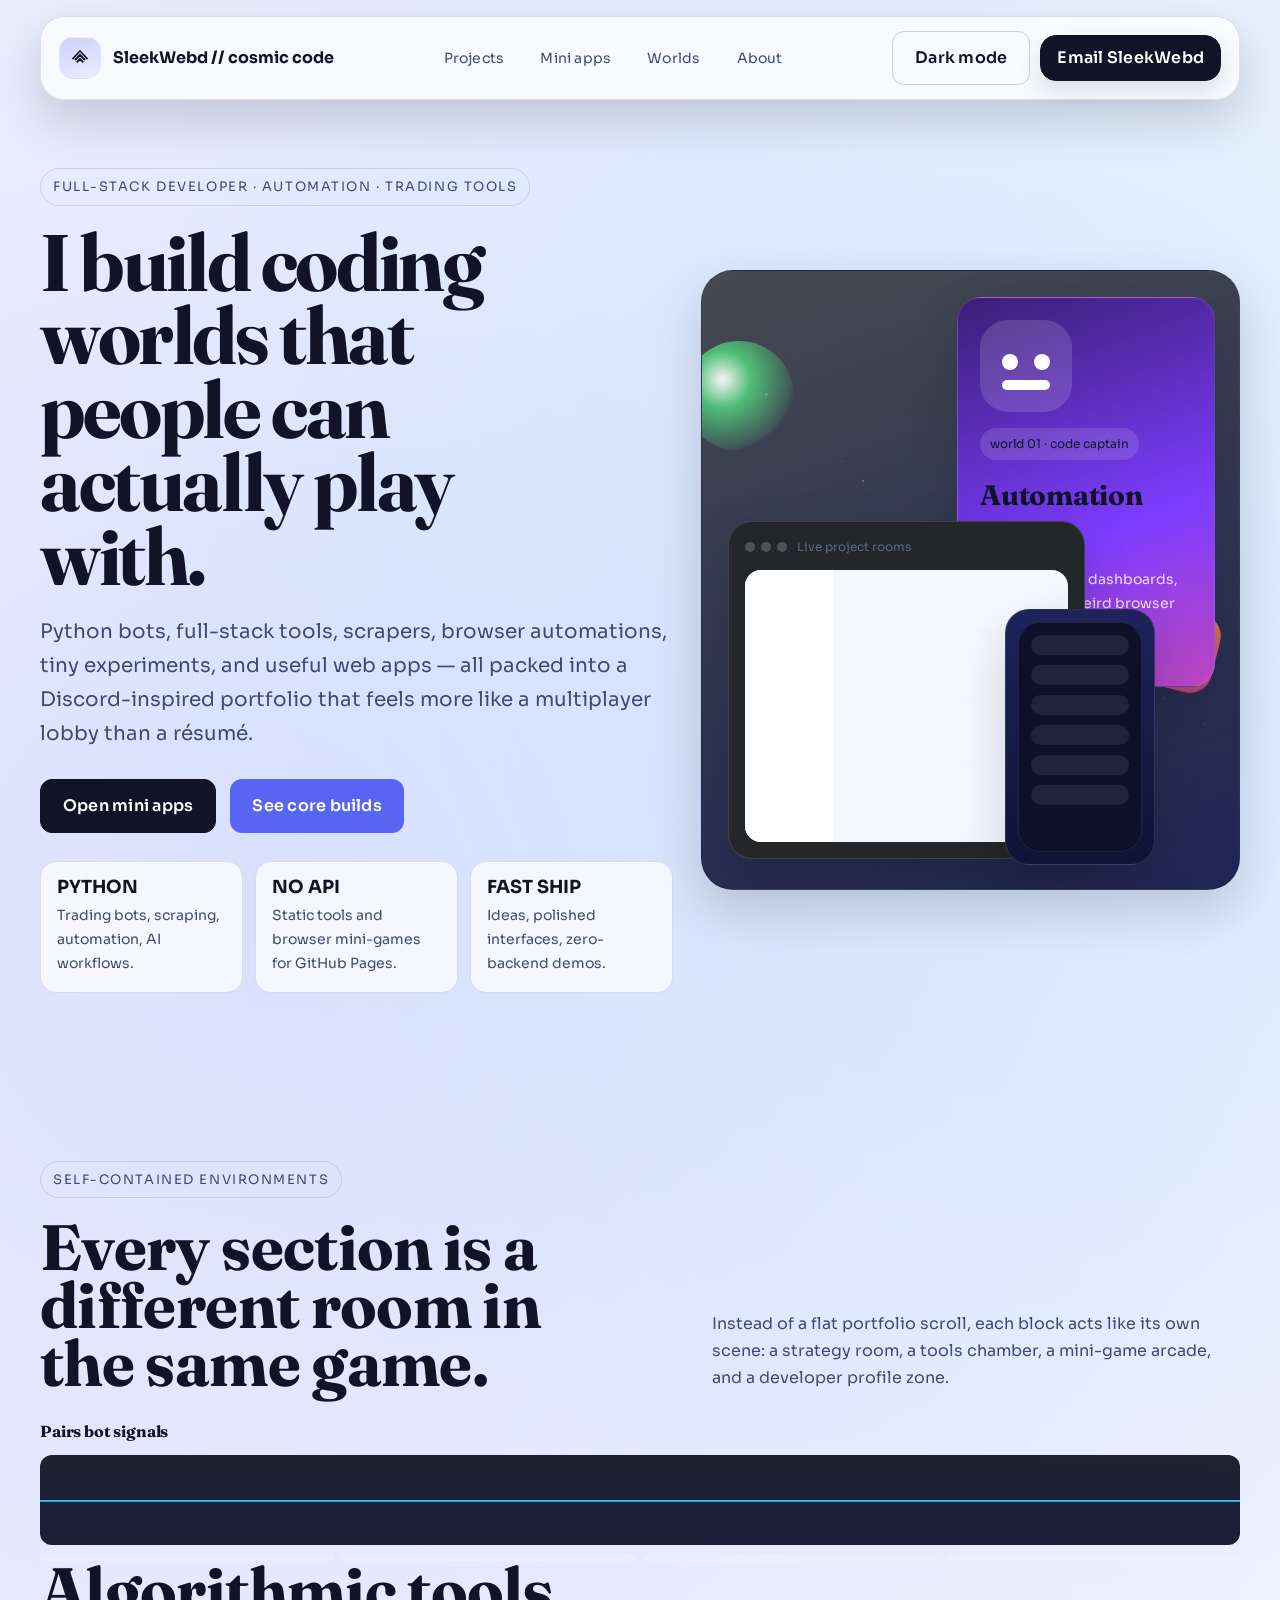
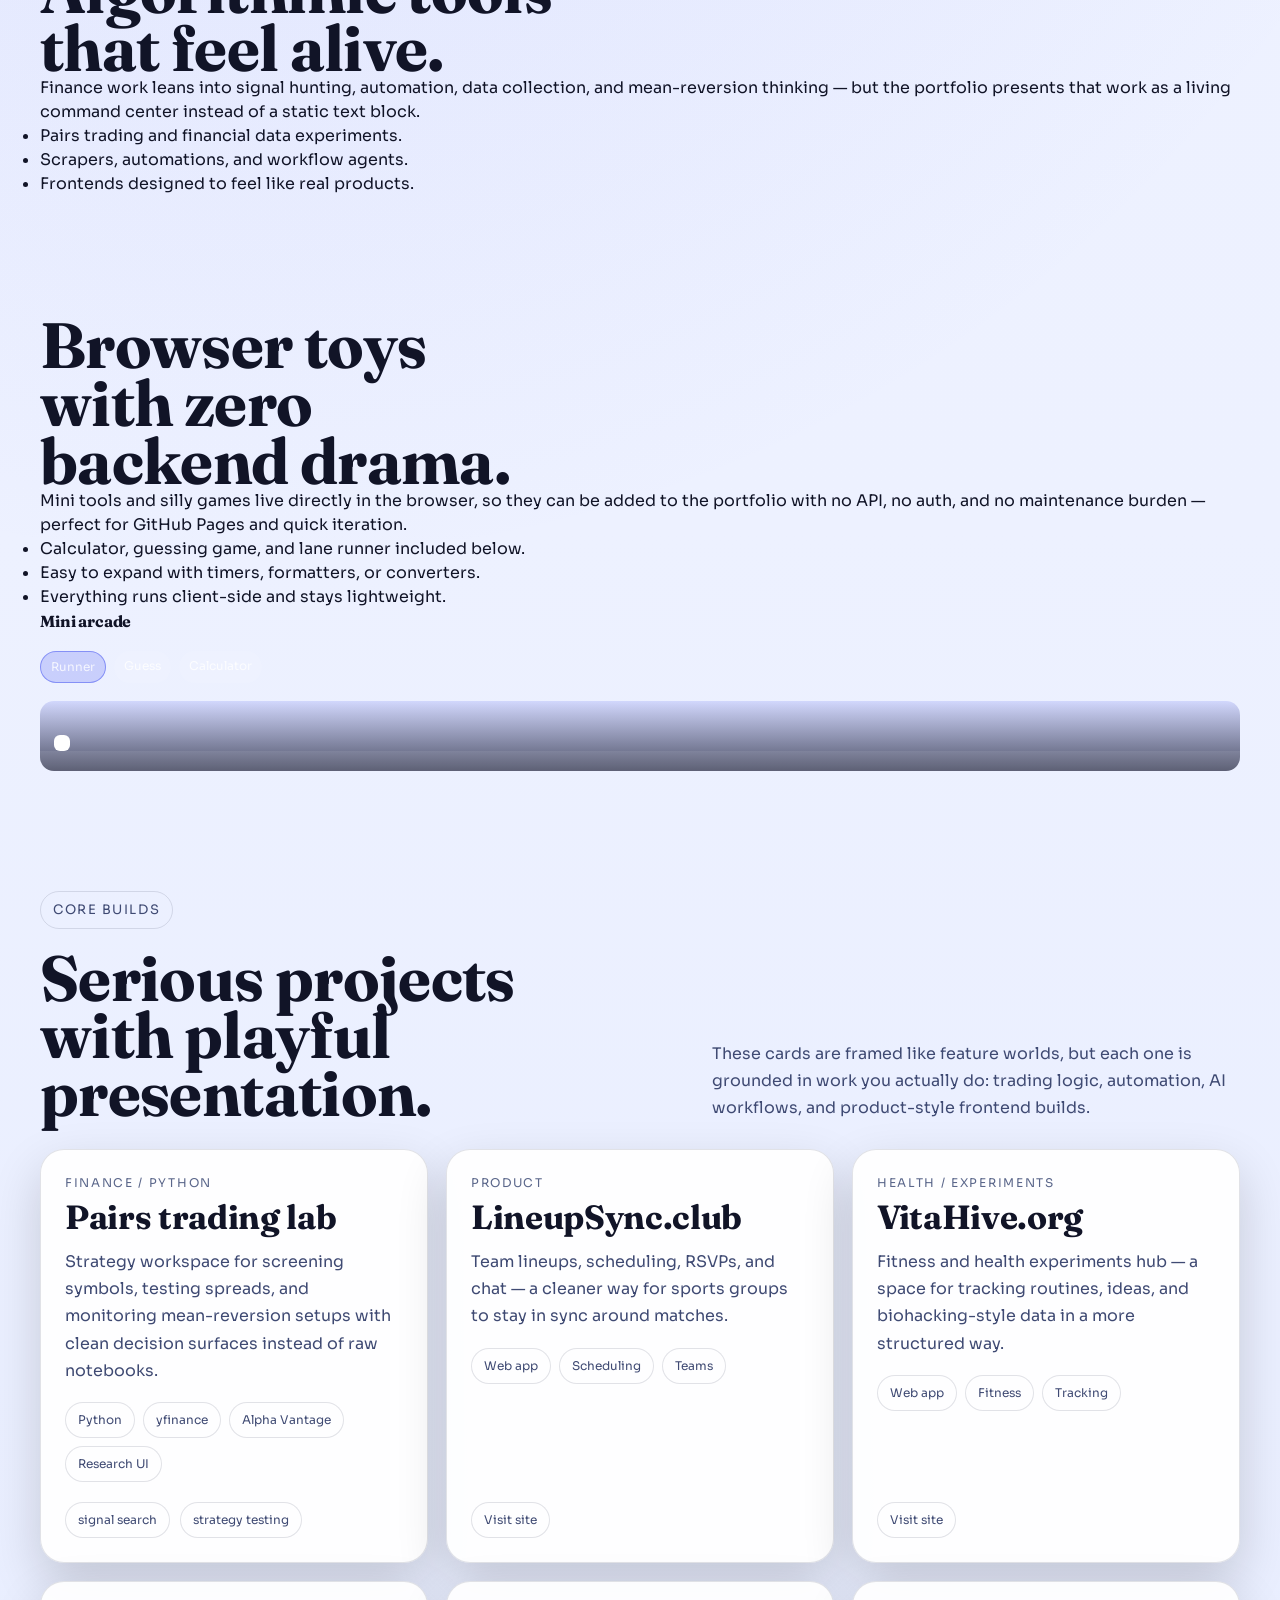
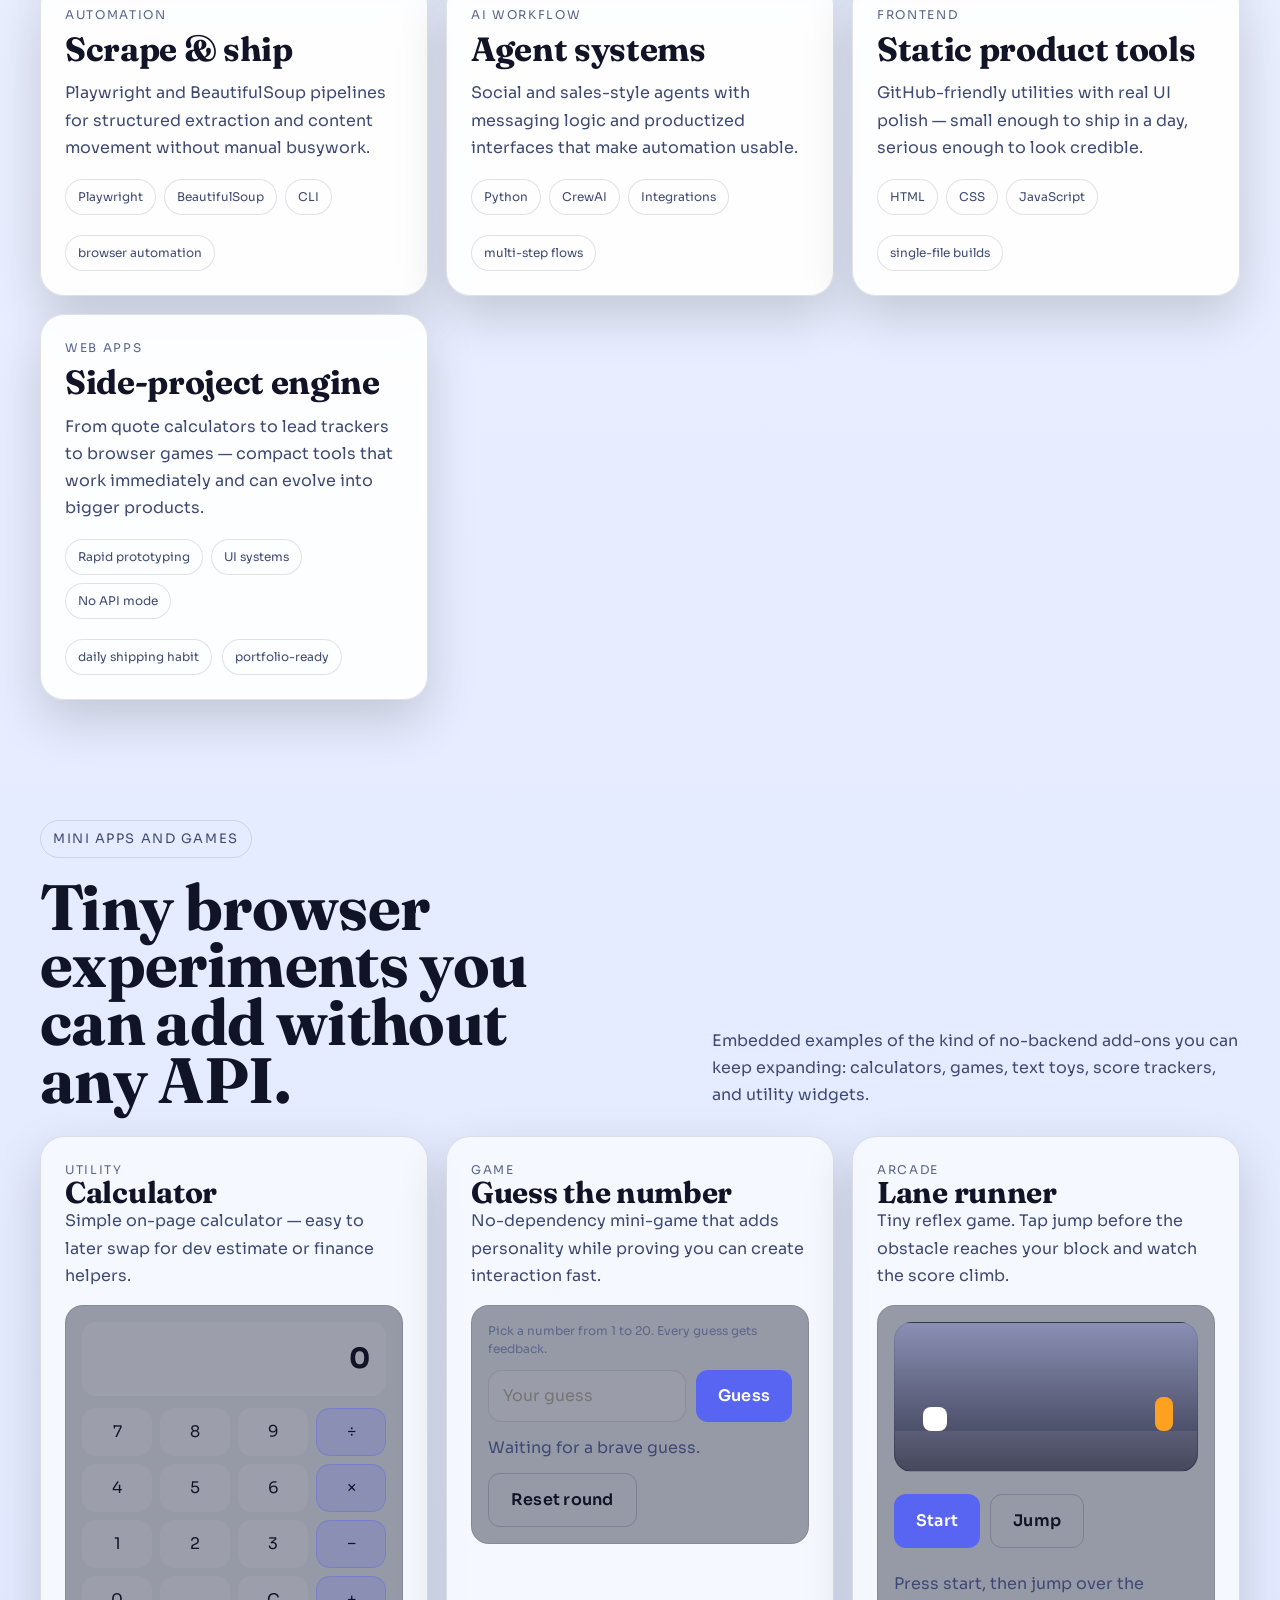
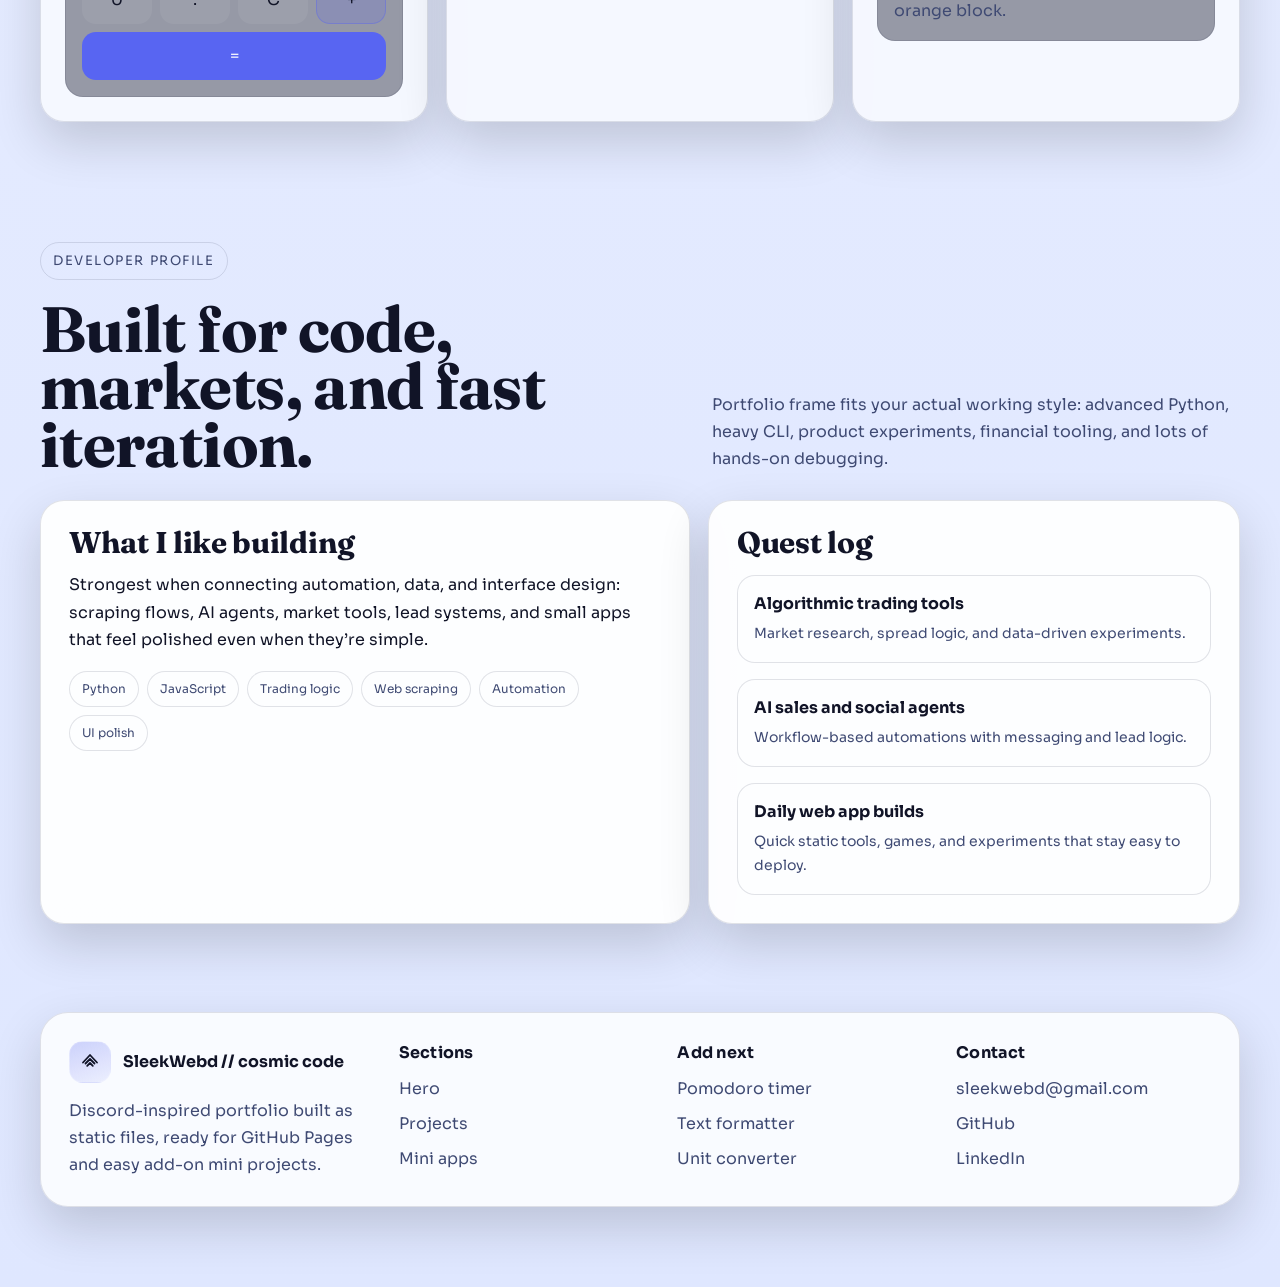
==== commit 8f6c4f22: "Add files via upload" ====
--- a/index.html
+++ b/index.html
@@ -3,7 +3,7 @@
 <head>
   <meta charset="UTF-8" />
   <meta name="viewport" content="width=device-width, initial-scale=1.0" />
-  <title>SleekWebd — Product Studio Portfolio</title>
+  <title>SleekWebd — Cosmic Code Portfolio</title>
   <link rel="preconnect" href="https://fonts.googleapis.com">
   <link rel="preconnect" href="https://fonts.gstatic.com" crossorigin>
   <link href="https://fonts.googleapis.com/css2?family=Fraunces:wght@500;600;700;800&family=Sora:wght@300;400;500;600&display=swap" rel="stylesheet" />
@@ -15,197 +15,109 @@
     <header class="site-header">
       <nav class="nav-inner" aria-label="Primary navigation">
         <a class="brand" href="#hero" aria-label="SleekWebd portfolio home">
-          <span class="brand-mark" aria-hidden="true"><svg viewBox="0 0 24 24" fill="none" stroke="currentColor" stroke-width="1.8" stroke-linecap="round" stroke-linejoin="round" aria-hidden="true"><path d="M5 12.5 12 5l7 7.5" /><path d="M7.5 13.5 12 9l4.5 4.5" /><path d="M9.2 15.8 12 13l2.8 2.8" /></svg></span>
-          <span>SleekWebd // product studio</span>
+          <span class="brand-mark" aria-hidden="true">
+            <svg viewBox="0 0 24 24" fill="none" stroke="currentColor" stroke-width="1.8" stroke-linecap="round" stroke-linejoin="round" aria-hidden="true"><path d="M5 12.5 12 5l7 7.5" /><path d="M7.5 13.5 12 9l4.5 4.5" /><path d="M9.2 15.8 12 13l2.8 2.8" /></svg>
+          </span>
+          <span>SleekWebd // cosmic code</span>
         </a>
         <div class="nav-links">
-          <a class="nav-link" href="#products">Live products</a>
-          <a class="nav-link" href="#mockups">Mockups</a>
-          <a class="nav-link" href="#playground">Mini tools</a>
+          <a class="nav-link" href="#projects">Projects</a>
+          <a class="nav-link" href="#playground">Mini apps</a>
+          <a class="nav-link" href="#worlds">Worlds</a>
           <a class="nav-link" href="#about">About</a>
         </div>
         <div class="nav-actions">
           <button class="button button-ghost" type="button" data-theme-toggle aria-label="Switch theme">Theme</button>
-          <a class="button button-login" href="mailto:sleekwebd@gmail.com?subject=Project%20inquiry">Start a project</a>
+          <a class="button button-login" href="mailto:sleekwebd@gmail.com?subject=Project%20inquiry">Email SleekWebd</a>
         </div>
       </nav>
     </header>
-
     <main id="content">
       <section class="hero" id="hero">
         <div class="hero-grid">
           <div>
-            <div class="eyebrow">Product studio for software, tools, and systems</div>
-            <h1>Premium websites and products that make serious work look expensive.</h1>
-            <p>Design-forward interfaces for client work, automation products, and useful web apps. The focus is polished presentation, clear navigation, and work that feels ready to sell.</p>
+            <div class="eyebrow">Full-stack developer · automation · trading tools</div>
+            <h1>I build coding worlds that people can actually play with.</h1>
+            <p>Python bots, full-stack tools, scrapers, browser automations, tiny experiments, and useful web apps — all packed into a Discord-inspired portfolio that feels more like a multiplayer lobby than a résumé.</p>
             <div class="hero-cta">
-              <a class="button button-secondary" href="#products">View live products</a>
-              <a class="button button-primary" href="#mockups">See mockups</a>
+              <a class="button button-secondary" href="#playground">Open mini apps</a>
+              <a class="button button-primary" href="#projects">See core builds</a>
             </div>
             <div class="hero-metrics" aria-label="Portfolio stats">
-              <div class="metric"><strong>Product UI</strong><span>Landing pages, dashboards, and service sites.</span></div>
-              <div class="metric"><strong>Systems</strong><span>Automation, scraping, and internal tools.</span></div>
-              <div class="metric"><strong>Delivery</strong><span>Static builds, fast iteration, easy deploys.</span></div>
+              <div class="metric"><strong>Python</strong><span>Trading bots, scraping, automation, AI workflows.</span></div>
+              <div class="metric"><strong>No API</strong><span>Static tools and browser mini-games for GitHub Pages.</span></div>
+              <div class="metric"><strong>Fast ship</strong><span>Ideas, polished interfaces, zero-backend demos.</span></div>
             </div>
           </div>
           <div class="hero-stage" aria-label="Decorative hero stage">
-            <div class="stars" aria-hidden="true"></div><div class="orb" aria-hidden="true"></div><div class="cube" aria-hidden="true"></div>
-            <article class="floating-card character-card"><div class="character-head" aria-hidden="true"></div><span class="character-pill">studio snapshot</span><h3 class="hero-card-title">Product polish, not noise</h3><p>Layouts built to feel credible, modern, and worth paying for.</p></article>
-            <article class="floating-card ui-card"><div class="ui-topbar"><div class="ui-dots" aria-hidden="true"><span></span><span></span><span></span></div><div class="tiny-note">Active client rooms</div></div><div class="ui-app" aria-hidden="true"><div class="ui-sidebar shimmer-lines"><span></span><span></span><span></span><span></span></div><div class="ui-content shimmer-lines"><div class="ui-channel"></div><div class="ui-message"></div><div class="ui-message"></div><div class="ui-message"></div></div></div></article>
-            <article class="floating-card device-card"><div class="device-screen shimmer-panel" aria-hidden="true"><span></span><span></span><span></span><span></span><span></span></div></article>
+            <div class="stars" aria-hidden="true"></div>
+            <div class="orb" aria-hidden="true"></div>
+            <div class="cube" aria-hidden="true"></div>
+            <article class="floating-card character-card" aria-label="Character environment card">
+              <div class="character-head" aria-hidden="true"></div>
+              <span class="character-pill">world 01 · code captain</span>
+              <h3 class="hero-card-title">Automation pilot</h3>
+              <p>Shipping bots, dashboards, utilities, and weird browser toys from the same command line.</p>
+            </article>
+            <article class="floating-card ui-card" aria-label="Product mockup card">
+              <div class="ui-topbar"><div class="ui-dots" aria-hidden="true"><span></span><span></span><span></span></div><div class="tiny-note">Live project rooms</div></div>
+              <div class="ui-app" aria-hidden="true"><div class="ui-sidebar shimmer-lines"><span></span><span></span><span></span><span></span></div><div class="ui-content shimmer-lines"><div class="ui-channel"></div><div class="ui-message"></div><div class="ui-message"></div><div class="ui-message"></div></div></div>
+            </article>
+            <article class="floating-card device-card" aria-label="Mobile device mockup"><div class="device-screen shimmer-panel" aria-hidden="true"><span></span><span></span><span></span><span></span><span></span><span></span></div></article>
           </div>
         </div>
       </section>
-
-      <section class="section live-strip" id="products">
-        <div class="section-header"><div><div class="eyebrow">Live products</div><h2 class="section-title">Open these first.</h2></div><p class="section-copy">The live links are presented as clean product cards, not link dumps.</p></div>
-        <div class="live-grid">
-          <article class="live-card live-lineup">
-            <div class="live-top"><span class="live-badge">Live product</span><span class="live-arrow">↗</span></div>
-            <h3>LineupSync.club</h3>
-            <p>Team scheduling and lineup management.</p>
-            <div class="live-tags"><span>Scheduling</span><span>Team ops</span><span>Web app</span></div>
-            <a class="button button-secondary live-button" href="https://lineupsync.club" target="_blank" rel="noopener noreferrer">Open LineupSync.club</a>
-          </article>
-          <article class="live-card live-vitahive">
-            <div class="live-top"><span class="live-badge">Live product</span><span class="live-arrow">↗</span></div>
-            <h3>VitaHive.org</h3>
-            <p>Fitness and health tracking workspace.</p>
-            <div class="live-tags"><span>Tracking</span><span>Health tools</span><span>Web app</span></div>
-            <a class="button button-secondary live-button" href="https://vitahive.org" target="_blank" rel="noopener noreferrer">Open VitaHive.org</a>
-          </article>
+      <section class="section" id="worlds">
+        <div class="section-header"><div><div class="eyebrow">Self-contained environments</div><h2 class="section-title">Every section is a different room in the same game.</h2></div><p class="section-copy">Instead of a flat portfolio scroll, each block acts like its own scene: a strategy room, a tools chamber, a mini-game arcade, and a developer profile zone.</p></div>
+        <article class="feature-stage gradient-purple">
+          <div class="showcase-monitor pairs-bot">
+            <div class="monitor-bezel">
+              <div class="monitor-left shimmer-lines"><span></span><span></span><span></span><span></span><span></span></div>
+              <div class="monitor-main">
+                <div class="hero-card-title">Pairs bot signals</div>
+                <div class="pairs-chart"><div class="pairs-line pairs-line-a"></div><div class="pairs-line pairs-line-b"></div><div class="pairs-baseline"></div></div>
+                <div class="pairs-ticks"><span></span><span></span><span></span><span></span></div>
+              </div>
+            </div>
+          </div>
+          <div class="feature-copy"><h3 class="section-title">Algorithmic tools that feel alive.</h3><p>Finance work leans into signal hunting, automation, data collection, and mean-reversion thinking — but the portfolio presents that work as a living command center instead of a static text block.</p><ul class="feature-list" role="list"><li>Pairs trading and financial data experiments.</li><li>Scrapers, automations, and workflow agents.</li><li>Frontends designed to feel like real products.</li></ul></div>
+        </article>
+        <article class="feature-stage gradient-green section">
+          <div class="feature-copy"><h3 class="section-title">Browser toys with zero backend drama.</h3><p>Mini tools and silly games live directly in the browser, so they can be added to the portfolio with no API, no auth, and no maintenance burden — perfect for GitHub Pages and quick iteration.</p><ul class="feature-list" role="list"><li>Calculator, guessing game, and lane runner included below.</li><li>Easy to expand with timers, formatters, or converters.</li><li>Everything runs client-side and stays lightweight.</li></ul></div>
+          <div class="showcase-monitor mini-arcade"><div class="monitor-bezel"><div class="monitor-left arcade-grid shimmer-lines"><span></span><span></span><span></span><span></span></div><div class="monitor-main arcade-scene"><div class="hero-card-title">Mini arcade</div><div class="arcade-row"><div class="arcade-pill arcade-pill-active">Runner</div><div class="arcade-pill">Guess</div><div class="arcade-pill">Calculator</div></div><div class="arcade-lane"><div class="arcade-player"></div><div class="arcade-obstacle"></div><div class="arcade-ground"></div></div></div></div></div>
+        </article>
+      </section>
+      <section class="section" id="projects">
+        <div class="section-header"><div><div class="eyebrow">Core builds</div><h2 class="section-title">Serious projects with playful presentation.</h2></div><p class="section-copy">These cards are framed like feature worlds, but each one is grounded in work you actually do: trading logic, automation, AI workflows, and product-style frontend builds.</p></div>
+        <div class="project-grid">
+          <article class="project-card large"><div class="project-top"><div class="project-label">Finance / Python</div><h3 class="card-title">Pairs trading lab</h3><p class="project-description">Strategy workspace for screening symbols, testing spreads, and monitoring mean-reversion setups with clean decision surfaces instead of raw notebooks.</p><div class="stack"><span>Python</span><span>yfinance</span><span>Alpha Vantage</span><span>Research UI</span></div></div><div class="project-actions"><span class="status-pill">signal search</span><span class="status-pill">strategy testing</span></div></article>
+          <article class="project-card"><div class="project-top"><div class="project-label">Product</div><h3 class="card-title">LineupSync.club</h3><p class="project-description">Team lineups, scheduling, RSVPs, and chat — a cleaner way for sports groups to stay in sync around matches.</p><div class="stack"><span>Web app</span><span>Scheduling</span><span>Teams</span></div></div><div class="project-actions"><a class="status-pill" href="https://lineupsync.club" target="_blank" rel="noopener noreferrer">Visit site</a></div></article>
+          <article class="project-card"><div class="project-top"><div class="project-label">Health / experiments</div><h3 class="card-title">VitaHive.org</h3><p class="project-description">Fitness and health experiments hub — a space for tracking routines, ideas, and biohacking-style data in a more structured way.</p><div class="stack"><span>Web app</span><span>Fitness</span><span>Tracking</span></div></div><div class="project-actions"><a class="status-pill" href="https://vitahive.org" target="_blank" rel="noopener noreferrer">Visit site</a></div></article>
+          <article class="project-card"><div class="project-top"><div class="project-label">Automation</div><h3 class="card-title">Scrape & ship</h3><p class="project-description">Playwright and BeautifulSoup pipelines for structured extraction and content movement without manual busywork.</p><div class="stack"><span>Playwright</span><span>BeautifulSoup</span><span>CLI</span></div></div><div class="project-actions"><span class="status-pill">browser automation</span></div></article>
+          <article class="project-card"><div class="project-top"><div class="project-label">AI workflow</div><h3 class="card-title">Agent systems</h3><p class="project-description">Social and sales-style agents with messaging logic and productized interfaces that make automation usable.</p><div class="stack"><span>Python</span><span>CrewAI</span><span>Integrations</span></div></div><div class="project-actions"><span class="status-pill">multi-step flows</span></div></article>
+          <article class="project-card"><div class="project-top"><div class="project-label">Frontend</div><h3 class="card-title">Static product tools</h3><p class="project-description">GitHub-friendly utilities with real UI polish — small enough to ship in a day, serious enough to look credible.</p><div class="stack"><span>HTML</span><span>CSS</span><span>JavaScript</span></div></div><div class="project-actions"><span class="status-pill">single-file builds</span></div></article>
+          <article class="project-card large"><div class="project-top"><div class="project-label">Web apps</div><h3 class="card-title">Side-project engine</h3><p class="project-description">From quote calculators to lead trackers to browser games — compact tools that work immediately and can evolve into bigger products.</p><div class="stack"><span>Rapid prototyping</span><span>UI systems</span><span>No API mode</span></div></div><div class="project-actions"><span class="status-pill">daily shipping habit</span><span class="status-pill">portfolio-ready</span></div></article>
         </div>
       </section>
-
-      <section class="section" id="projects">
-        <div class="section-header"><div><div class="eyebrow">Core work</div><h2 class="section-title">Systems, tools, and product builds.</h2></div><p class="section-copy">The portfolio focuses on outcomes: product sites, internal tools, automation layers, and technical experiments that can support real clients.</p></div>
-        <div class="project-grid">
-          <article class="project-card"><div class="project-top"><div class="project-label">Finance / Python</div><h3 class="card-title">Market signal lab</h3><p class="project-description">Research workspace for scanning ideas, tracking signals, and testing market logic.</p><div class="stack"><span>Python</span><span>Data</span><span>Research UI</span></div></div><div class="project-actions"><span class="status-pill">signal search</span><span class="status-pill">strategy testing</span></div></article>
-          <article class="project-card"><div class="project-top"><div class="project-label">Automation</div><h3 class="card-title">Scrape & ship</h3><p class="project-description">Browser automation and collection pipelines for repetitive web work.</p><div class="stack"><span>Playwright</span><span>BeautifulSoup</span><span>CLI</span></div></div><div class="project-actions"><span class="status-pill">browser automation</span></div></article>
-          <article class="project-card"><div class="project-top"><div class="project-label">AI workflow</div><h3 class="card-title">Agent systems</h3><p class="project-description">Messaging and automation systems with practical interface layers.</p><div class="stack"><span>Python</span><span>CrewAI</span><span>Integrations</span></div></div><div class="project-actions"><span class="status-pill">multi-step flows</span></div></article>
-          <article class="project-card"><div class="project-top"><div class="project-label">Frontend</div><h3 class="card-title">Static product tools</h3><p class="project-description">Small utilities with a clean front-end presentation and fast deployment.</p><div class="stack"><span>HTML</span><span>CSS</span><span>JavaScript</span></div></div><div class="project-actions"><span class="status-pill">single-file builds</span></div></article>
+      <section class="section" id="playground">
+        <div class="section-header"><div><div class="eyebrow">Mini apps and games</div><h2 class="section-title">Tiny browser experiments you can add without any API.</h2></div><p class="section-copy">Embedded examples of the kind of no-backend add-ons you can keep expanding: calculators, games, text toys, score trackers, and utility widgets.</p></div>
+        <div class="mini-grid">
+          <article class="mini-card"><div><div class="project-label">Utility</div><h3 class="mini-title">Calculator</h3><p class="mini-copy">Simple on-page calculator — easy to later swap for dev estimate or finance helpers.</p></div><div class="mini-app"><div class="calculator-display" id="calcDisplay">0</div><div class="calculator-grid"><button class="calc-btn" data-calc="7">7</button><button class="calc-btn" data-calc="8">8</button><button class="calc-btn" data-calc="9">9</button><button class="calc-btn operator" data-calc="/">÷</button><button class="calc-btn" data-calc="4">4</button><button class="calc-btn" data-calc="5">5</button><button class="calc-btn" data-calc="6">6</button><button class="calc-btn operator" data-calc="*">×</button><button class="calc-btn" data-calc="1">1</button><button class="calc-btn" data-calc="2">2</button><button class="calc-btn" data-calc="3">3</button><button class="calc-btn operator" data-calc="-">−</button><button class="calc-btn" data-calc="0">0</button><button class="calc-btn" data-calc=".">.</button><button class="calc-btn" data-calc="clear">C</button><button class="calc-btn operator" data-calc="+">+</button><button class="calc-btn equal" data-calc="=" style="grid-column: span 4;">=</button></div></div></article>
+          <article class="mini-card"><div><div class="project-label">Game</div><h3 class="mini-title">Guess the number</h3><p class="mini-copy">No-dependency mini-game that adds personality while proving you can create interaction fast.</p></div><div class="mini-app"><p class="tiny-note">Pick a number from 1 to 20. Every guess gets feedback.</p><div class="guess-row"><input id="guessInput" type="number" min="1" max="20" placeholder="Your guess" /><button class="button button-primary" id="guessButton" type="button">Guess</button></div><div class="guess-feedback" id="guessFeedback">Waiting for a brave guess.</div><div class="guess-row"><button class="button button-ghost" id="guessReset" type="button">Reset round</button></div></div></article>
+          <article class="mini-card"><div><div class="project-label">Arcade</div><h3 class="mini-title">Lane runner</h3><p class="mini-copy">Tiny reflex game. Tap jump before the obstacle reaches your block and watch the score climb.</p></div><div class="mini-app pixel-game"><div class="runner-lane" id="runnerLane" aria-label="runner game area"><div class="runner-player" id="runnerPlayer"></div><div class="runner-obstacle" id="runnerObstacle"></div><div class="runner-ground"></div></div><div class="guess-row"><button class="button button-primary" id="runnerStart" type="button">Start</button><button class="button button-ghost" id="runnerJump" type="button">Jump</button></div><div class="guess-feedback" id="runnerFeedback">Press start, then jump over the orange block.</div></div></article>
         </div>
       </section>
-
-      <section class="section" id="mockups">
-        <div class="section-header">
-          <div>
-            <div class="eyebrow">Mockups</div>
-            <h2 class="section-title">Screens that look like real product UI.</h2>
-          </div>
-          <p class="section-copy">Each mockup is now a layered illustration with real UI shapes, controls, and content blocks instead of plain text cards.</p>
-        </div>
-        <div class="mockup-grid">
-          <article class="mockup-card mockup-hero">
-            <div class="mockup-browser">
-              <div class="mockup-browser-bar"><span></span><span></span><span></span></div>
-              <div class="mockup-browser-body mockup-hero-body">
-                <div class="mockup-hero-layout">
-                  <div class="mockup-hero-left">
-                    <div class="mockup-kicker">SaaS landing page</div>
-                    <h3>Sharper messaging for serious products.</h3>
-                    <p>Hero layout with a clear value proposition, a premium dashboard preview, and visible conversion paths.</p>
-                    <div class="mockup-cta-row">
-                      <span>Book a demo</span>
-                      <span class="ghost">View product</span>
-                    </div>
-                    <div class="mockup-chips">
-                      <span>Launch faster</span>
-                      <span>Trusted by teams</span>
-                      <span>Clear CTA flow</span>
-                    </div>
-                  </div>
-                  <div class="mockup-hero-right">
-                    <div class="mockup-mini-panel panel-top">
-                      <div class="mini-dot"></div>
-                      <div class="mini-copy">
-                        <strong>+38%</strong>
-                        <span>trial signups</span>
-                      </div>
-                    </div>
-                    <div class="mockup-mini-panel panel-chart">
-                      <div class="panel-bars">
-                        <span style="height:28%"></span>
-                        <span style="height:44%"></span>
-                        <span style="height:58%"></span>
-                        <span style="height:46%"></span>
-                        <span style="height:76%"></span>
-                        <span style="height:60%"></span>
-                      </div>
-                    </div>
-                    <div class="mockup-mini-panel panel-bottom">
-                      <span></span><span></span><span></span>
-                    </div>
-                  </div>
-                </div>
-              </div>
-            </div>
-          </article>
-          <article class="mockup-card mockup-dashboard">
-            <div class="mockup-browser">
-              <div class="mockup-browser-bar"><span></span><span></span><span></span></div>
-              <div class="mockup-browser-body dashboard-layout">
-                <aside class="dashboard-sidebar">
-                  <span></span><span></span><span></span><span></span>
-                </aside>
-                <main class="dashboard-main">
-                  <div class="mockup-kicker">Business dashboard</div>
-                  <div class="dashboard-chart">
-                    <div class="chart-bars">
-                      <span style="height:24%"></span>
-                      <span style="height:38%"></span>
-                      <span style="height:52%"></span>
-                      <span style="height:46%"></span>
-                      <span style="height:72%"></span>
-                      <span style="height:58%"></span>
-                      <span style="height:82%"></span>
-                    </div>
-                  </div>
-                  <div class="dashboard-cards">
-                    <span></span><span></span><span></span>
-                  </div>
-                </main>
-              </div>
-            </div>
-          </article>
-          <article class="mockup-card mockup-service">
-            <div class="mockup-browser">
-              <div class="mockup-browser-bar"><span></span><span></span><span></span></div>
-              <div class="mockup-browser-body service-layout">
-                <div>
-                  <div class="mockup-kicker">Agency / studio</div>
-                  <h3>Service pages with trust and clarity.</h3>
-                  <p>Structured service layout for a business that wants proof, simplicity, and an obvious contact path.</p>
-                </div>
-                <div class="service-grid">
-                  <span></span><span></span><span></span><span></span>
-                </div>
-              </div>
-            </div>
-          </article>
-        </div>
-      </section>
-            <section class="section" id="playground">
-        <div class="section-header"><div><div class="eyebrow">Mini tools</div><h2 class="section-title">Small utilities that stay secondary.</h2></div><p class="section-copy">These extras keep the portfolio interactive without changing the tone of the site. They sit behind the main product work.</p></div>
-        <div class="mini-grid">
-          <article class="mini-card"><div><div class="project-label">Utility</div><h3 class="mini-title">Calculator</h3><p class="mini-copy">Simple on-page calculator for quick calculations.</p></div><div class="mini-app"><div class="calculator-display" id="calcDisplay">0</div><div class="calculator-grid"><button class="calc-btn" data-calc="7">7</button><button class="calc-btn" data-calc="8">8</button><button class="calc-btn" data-calc="9">9</button><button class="calc-btn operator" data-calc="/">÷</button><button class="calc-btn" data-calc="4">4</button><button class="calc-btn" data-calc="5">5</button><button class="calc-btn" data-calc="6">6</button><button class="calc-btn operator" data-calc="*">×</button><button class="calc-btn" data-calc="1">1</button><button class="calc-btn" data-calc="2">2</button><button class="calc-btn" data-calc="3">3</button><button class="calc-btn operator" data-calc="-">−</button><button class="calc-btn" data-calc="0">0</button><button class="calc-btn" data-calc=".">.</button><button class="calc-btn" data-calc="clear">C</button><button class="calc-btn operator" data-calc="+">+</button><button class="calc-btn equal" data-calc="=" style="grid-column: span 4;">=</button></div></div></article>
-
-          <article class="mini-card"><div><div class="project-label">Game</div><h3 class="mini-title">Guess the number</h3><p class="mini-copy">Small interactive game for light engagement.</p></div><div class="mini-app"><p class="tiny-note">Pick a number from 1 to 20. Every guess gets feedback.</p><div class="guess-row"><input id="guessInput" type="number" min="1" max="20" placeholder="Your guess" /><button class="button button-primary" id="guessButton" type="button">Guess</button></div><div class="guess-feedback" id="guessFeedback">Waiting for a brave guess.</div><div class="guess-row"><button class="button button-ghost" id="guessReset" type="button">Reset round</button></div></div></article>
-
-          <article class="mini-card"><div><div class="project-label">Arcade</div><h3 class="mini-title">Lane runner</h3><p class="mini-copy">Small reflex game you can play in the browser.</p></div><div class="mini-app pixel-game"><div class="runner-lane" id="runnerLane" aria-label="runner game area"><div class="runner-player" id="runnerPlayer"></div><div class="runner-obstacle" id="runnerObstacle"></div><div class="runner-ground"></div></div><div class="guess-row"><button class="button button-primary" id="runnerStart" type="button">Start</button><button class="button button-ghost" id="runnerJump" type="button">Jump</button></div><div class="guess-feedback" id="runnerFeedback">Press start, then jump over the orange block.</div></div></article>
-        </div>
-      </section>
-
       <section class="section" id="about">
-        <div class="section-header"><div><div class="eyebrow">About</div><h2 class="section-title">A product-studio approach to technical work.</h2></div><p class="section-copy">The site is designed to look like a serious portfolio for paying clients: clear services, live products, and strong previews.</p></div>
-        <div class="about-grid">
-          <article class="about-card"><h3 class="mini-title">What I build</h3><p style="margin-top: 14px;">Client-ready product sites, automation systems, internal tools, and browser-based utilities that solve specific problems.</p><div class="stack" style="margin-top: 18px;"><span>Automation websites</span><span>Product UI</span><span>Trading logic</span><span>Web scraping</span><span>UI polish</span></div></article>
-          <article class="timeline-card"><h3 class="mini-title">Roadmap</h3><div class="timeline-list"><div class="timeline-item"><strong>Pomodoro timer</strong><span>Planned utility for focus and work sessions.</span></div><div class="timeline-item"><strong>Text formatter</strong><span>Queued tool for content cleanup and transformation.</span></div><div class="timeline-item"><strong>Unit converter</strong><span>Ready for fast conversions and quick utility use.</span></div></div></article>
-        </div>
+        <div class="section-header"><div><div class="eyebrow">Developer profile</div><h2 class="section-title">Built for code, markets, and fast iteration.</h2></div><p class="section-copy">Portfolio frame fits your actual working style: advanced Python, heavy CLI, product experiments, financial tooling, and lots of hands-on debugging.</p></div>
+        <div class="about-grid"><article class="about-card"><h3 class="mini-title">What I like building</h3><p style="margin-top: 14px;">Strongest when connecting automation, data, and interface design: scraping flows, AI agents, market tools, lead systems, and small apps that feel polished even when they’re simple.</p><div class="stack" style="margin-top: 18px;"><span>Python</span><span>JavaScript</span><span>Trading logic</span><span>Web scraping</span><span>Automation</span><span>UI polish</span></div></article><article class="timeline-card"><h3 class="mini-title">Quest log</h3><div class="timeline-list"><div class="timeline-item"><strong>Algorithmic trading tools</strong><span>Market research, spread logic, and data-driven experiments.</span></div><div class="timeline-item"><strong>AI sales and social agents</strong><span>Workflow-based automations with messaging and lead logic.</span></div><div class="timeline-item"><strong>Daily web app builds</strong><span>Quick static tools, games, and experiments that stay easy to deploy.</span></div></div></article></div>
       </section>
     </main>
-
-    <footer class="footer"><div><div class="brand" style="margin-bottom: 14px;"><span class="brand-mark" aria-hidden="true"><svg viewBox="0 0 24 24" fill="none" stroke="currentColor" stroke-width="1.8" stroke-linecap="round" stroke-linejoin="round" aria-hidden="true"><path d="M5 12.5 12 5l7 7.5" /><path d="M7.5 13.5 12 9l4.5 4.5" /><path d="M9.2 15.8 12 13l2.8 2.8" /></svg></span><span>SleekWebd // product studio</span></div><p>Static portfolio for GitHub Pages with real products, strong mockups, and a clear path to contact.</p></div><div><h3>Sections</h3><div class="footer-links"><a href="#hero">Hero</a><a href="#products">Live products</a><a href="#mockups">Mockups</a></div></div><div><h3>Roadmap</h3><div class="footer-links"><p>Pomodoro timer</p><p>Text formatter</p><p>Unit converter</p></div></div><div><h3>Contact</h3><div class="footer-links"><a href="mailto:sleekwebd@gmail.com?subject=Project%20inquiry">sleekwebd@gmail.com</a><a href="https://github.com/" target="_blank" rel="noopener noreferrer">GitHub</a><a href="https://www.linkedin.com/" target="_blank" rel="noopener noreferrer">LinkedIn</a></div></div></footer>
+    <footer class="footer">
+      <div><div class="brand" style="margin-bottom: 14px;"><span class="brand-mark" aria-hidden="true"><svg viewBox="0 0 24 24" fill="none" stroke="currentColor" stroke-width="1.8" stroke-linecap="round" stroke-linejoin="round" aria-hidden="true"><path d="M5 12.5 12 5l7 7.5" /><path d="M7.5 13.5 12 9l4.5 4.5" /><path d="M9.2 15.8 12 13l2.8 2.8" /></svg></span><span>SleekWebd // cosmic code</span></div><p>Discord-inspired portfolio built as static files, ready for GitHub Pages and easy add-on mini projects.</p></div>
+      <div><h3>Sections</h3><div class="footer-links"><a href="#hero">Hero</a><a href="#projects">Projects</a><a href="#playground">Mini apps</a></div></div>
+      <div><h3>Add next</h3><div class="footer-links"><p>Pomodoro timer</p><p>Text formatter</p><p>Unit converter</p></div></div>
+      <div><h3>Contact</h3><div class="footer-links"><a href="mailto:sleekwebd@gmail.com?subject=Project%20inquiry">sleekwebd@gmail.com</a><a href="https://github.com/" target="_blank" rel="noopener noreferrer">GitHub</a><a href="https://www.linkedin.com/" target="_blank" rel="noopener noreferrer">LinkedIn</a></div></div>
+    </footer>
   </div>
   <script src="app.js"></script>
 </body>
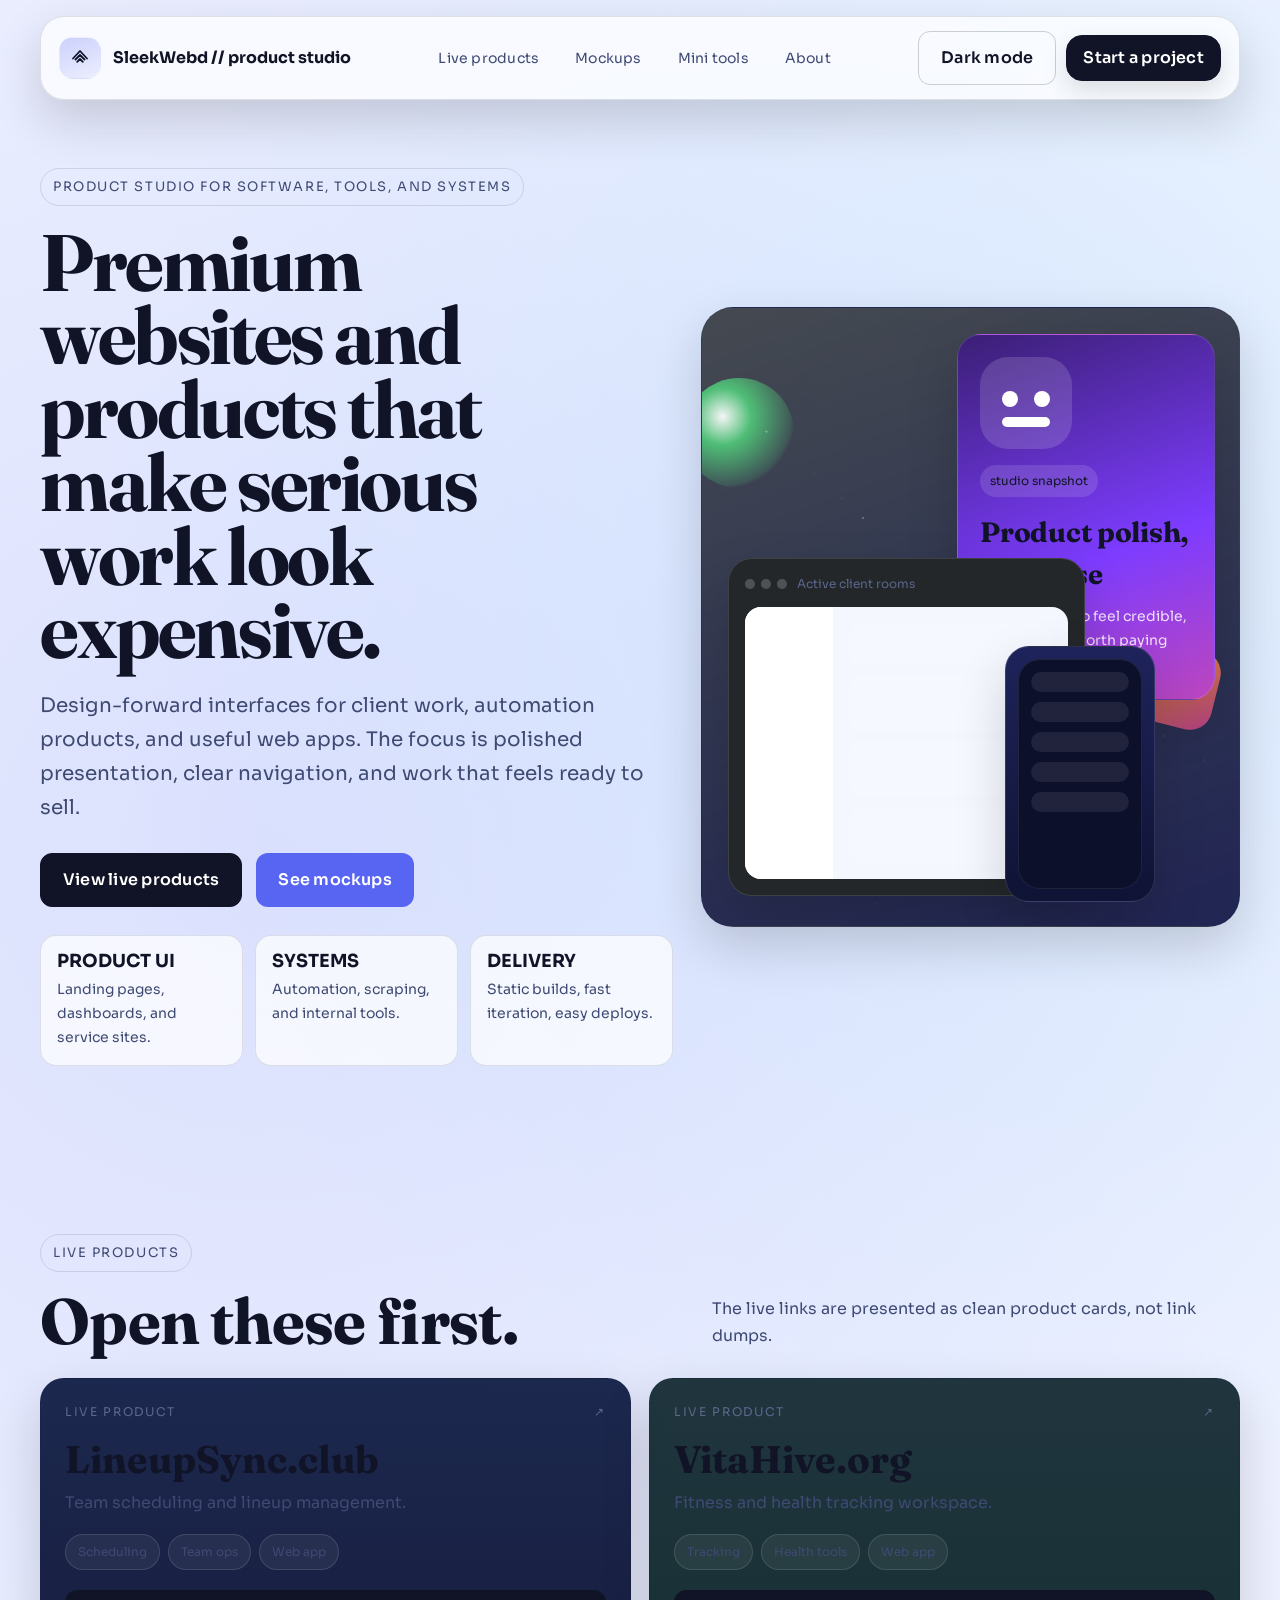
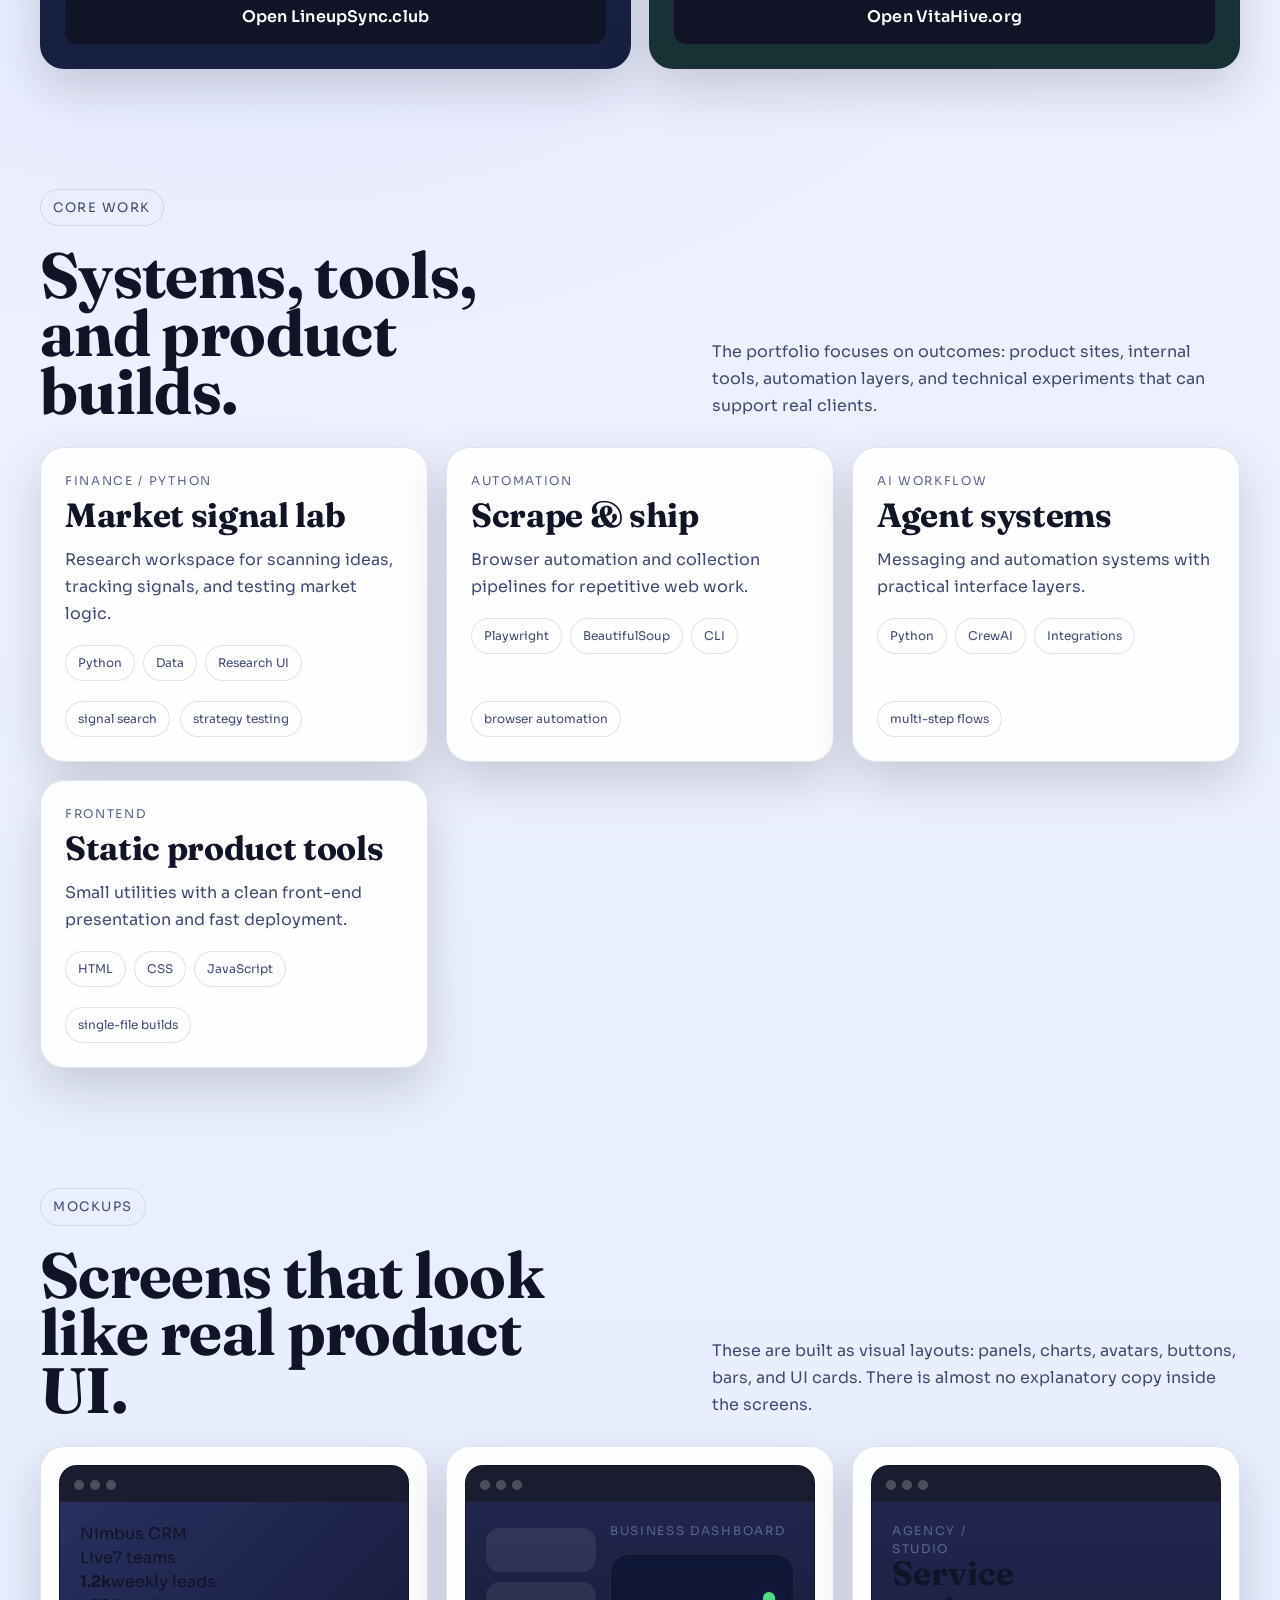
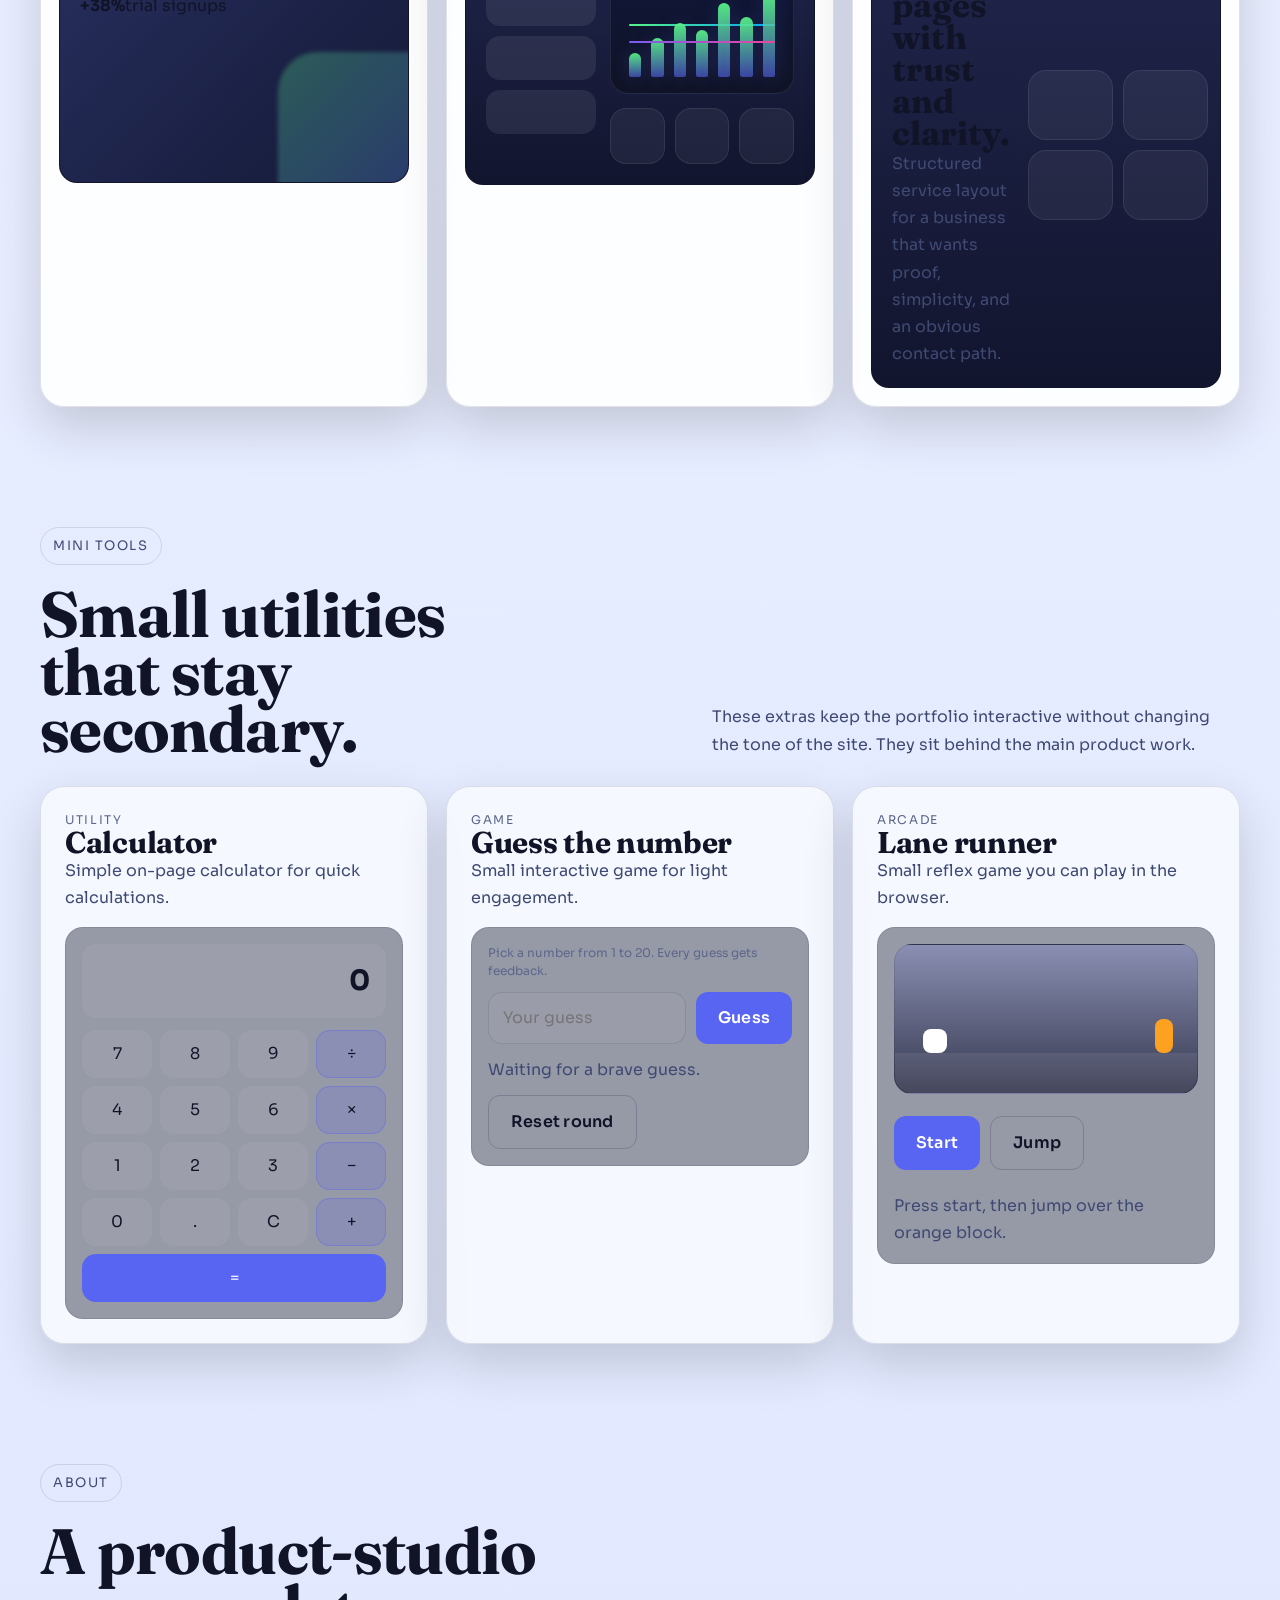
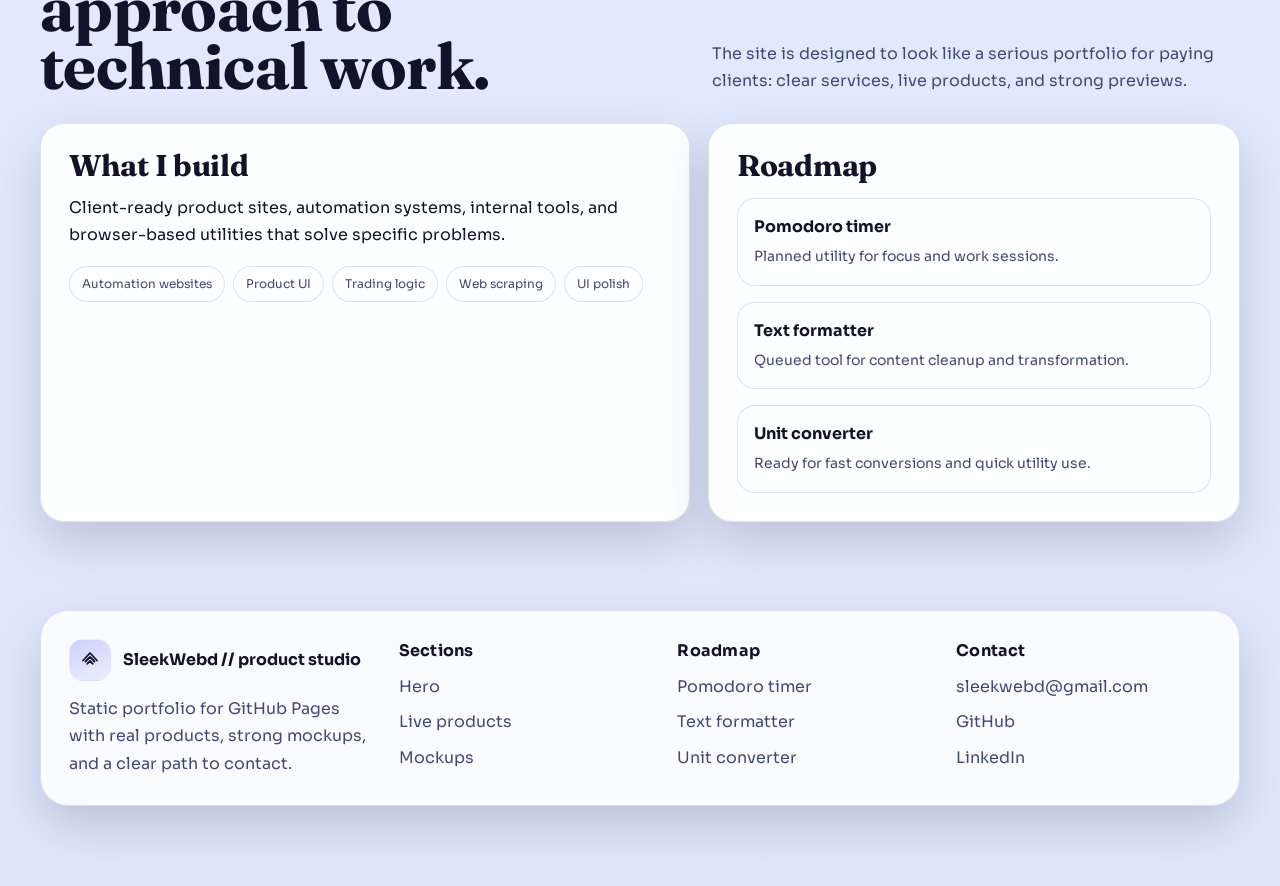
==== commit 3e204c39: "Add files via upload" ====
--- a/index.html
+++ b/index.html
@@ -3,7 +3,7 @@
 <head>
   <meta charset="UTF-8" />
   <meta name="viewport" content="width=device-width, initial-scale=1.0" />
-  <title>SleekWebd — Cosmic Code Portfolio</title>
+  <title>SleekWebd — Product Studio Portfolio</title>
   <link rel="preconnect" href="https://fonts.googleapis.com">
   <link rel="preconnect" href="https://fonts.gstatic.com" crossorigin>
   <link href="https://fonts.googleapis.com/css2?family=Fraunces:wght@500;600;700;800&family=Sora:wght@300;400;500;600&display=swap" rel="stylesheet" />
@@ -15,109 +15,200 @@
     <header class="site-header">
       <nav class="nav-inner" aria-label="Primary navigation">
         <a class="brand" href="#hero" aria-label="SleekWebd portfolio home">
-          <span class="brand-mark" aria-hidden="true">
-            <svg viewBox="0 0 24 24" fill="none" stroke="currentColor" stroke-width="1.8" stroke-linecap="round" stroke-linejoin="round" aria-hidden="true"><path d="M5 12.5 12 5l7 7.5" /><path d="M7.5 13.5 12 9l4.5 4.5" /><path d="M9.2 15.8 12 13l2.8 2.8" /></svg>
-          </span>
-          <span>SleekWebd // cosmic code</span>
+          <span class="brand-mark" aria-hidden="true"><svg viewBox="0 0 24 24" fill="none" stroke="currentColor" stroke-width="1.8" stroke-linecap="round" stroke-linejoin="round" aria-hidden="true"><path d="M5 12.5 12 5l7 7.5" /><path d="M7.5 13.5 12 9l4.5 4.5" /><path d="M9.2 15.8 12 13l2.8 2.8" /></svg></span>
+          <span>SleekWebd // product studio</span>
         </a>
         <div class="nav-links">
-          <a class="nav-link" href="#projects">Projects</a>
-          <a class="nav-link" href="#playground">Mini apps</a>
-          <a class="nav-link" href="#worlds">Worlds</a>
+          <a class="nav-link" href="#products">Live products</a>
+          <a class="nav-link" href="#mockups">Mockups</a>
+          <a class="nav-link" href="#playground">Mini tools</a>
           <a class="nav-link" href="#about">About</a>
         </div>
         <div class="nav-actions">
           <button class="button button-ghost" type="button" data-theme-toggle aria-label="Switch theme">Theme</button>
-          <a class="button button-login" href="mailto:sleekwebd@gmail.com?subject=Project%20inquiry">Email SleekWebd</a>
+          <a class="button button-login" href="mailto:sleekwebd@gmail.com?subject=Project%20inquiry">Start a project</a>
         </div>
       </nav>
     </header>
+
     <main id="content">
       <section class="hero" id="hero">
         <div class="hero-grid">
           <div>
-            <div class="eyebrow">Full-stack developer · automation · trading tools</div>
-            <h1>I build coding worlds that people can actually play with.</h1>
-            <p>Python bots, full-stack tools, scrapers, browser automations, tiny experiments, and useful web apps — all packed into a Discord-inspired portfolio that feels more like a multiplayer lobby than a résumé.</p>
+            <div class="eyebrow">Product studio for software, tools, and systems</div>
+            <h1>Premium websites and products that make serious work look expensive.</h1>
+            <p>Design-forward interfaces for client work, automation products, and useful web apps. The focus is polished presentation, clear navigation, and work that feels ready to sell.</p>
             <div class="hero-cta">
-              <a class="button button-secondary" href="#playground">Open mini apps</a>
-              <a class="button button-primary" href="#projects">See core builds</a>
+              <a class="button button-secondary" href="#products">View live products</a>
+              <a class="button button-primary" href="#mockups">See mockups</a>
             </div>
             <div class="hero-metrics" aria-label="Portfolio stats">
-              <div class="metric"><strong>Python</strong><span>Trading bots, scraping, automation, AI workflows.</span></div>
-              <div class="metric"><strong>No API</strong><span>Static tools and browser mini-games for GitHub Pages.</span></div>
-              <div class="metric"><strong>Fast ship</strong><span>Ideas, polished interfaces, zero-backend demos.</span></div>
+              <div class="metric"><strong>Product UI</strong><span>Landing pages, dashboards, and service sites.</span></div>
+              <div class="metric"><strong>Systems</strong><span>Automation, scraping, and internal tools.</span></div>
+              <div class="metric"><strong>Delivery</strong><span>Static builds, fast iteration, easy deploys.</span></div>
             </div>
           </div>
           <div class="hero-stage" aria-label="Decorative hero stage">
-            <div class="stars" aria-hidden="true"></div>
-            <div class="orb" aria-hidden="true"></div>
-            <div class="cube" aria-hidden="true"></div>
-            <article class="floating-card character-card" aria-label="Character environment card">
-              <div class="character-head" aria-hidden="true"></div>
-              <span class="character-pill">world 01 · code captain</span>
-              <h3 class="hero-card-title">Automation pilot</h3>
-              <p>Shipping bots, dashboards, utilities, and weird browser toys from the same command line.</p>
-            </article>
-            <article class="floating-card ui-card" aria-label="Product mockup card">
-              <div class="ui-topbar"><div class="ui-dots" aria-hidden="true"><span></span><span></span><span></span></div><div class="tiny-note">Live project rooms</div></div>
-              <div class="ui-app" aria-hidden="true"><div class="ui-sidebar shimmer-lines"><span></span><span></span><span></span><span></span></div><div class="ui-content shimmer-lines"><div class="ui-channel"></div><div class="ui-message"></div><div class="ui-message"></div><div class="ui-message"></div></div></div>
-            </article>
-            <article class="floating-card device-card" aria-label="Mobile device mockup"><div class="device-screen shimmer-panel" aria-hidden="true"><span></span><span></span><span></span><span></span><span></span><span></span></div></article>
+            <div class="stars" aria-hidden="true"></div><div class="orb" aria-hidden="true"></div><div class="cube" aria-hidden="true"></div>
+            <article class="floating-card character-card"><div class="character-head" aria-hidden="true"></div><span class="character-pill">studio snapshot</span><h3 class="hero-card-title">Product polish, not noise</h3><p>Layouts built to feel credible, modern, and worth paying for.</p></article>
+            <article class="floating-card ui-card"><div class="ui-topbar"><div class="ui-dots" aria-hidden="true"><span></span><span></span><span></span></div><div class="tiny-note">Active client rooms</div></div><div class="ui-app" aria-hidden="true"><div class="ui-sidebar shimmer-lines"><span></span><span></span><span></span><span></span></div><div class="ui-content shimmer-lines"><div class="ui-channel"></div><div class="ui-message"></div><div class="ui-message"></div><div class="ui-message"></div></div></div></article>
+            <article class="floating-card device-card"><div class="device-screen shimmer-panel" aria-hidden="true"><span></span><span></span><span></span><span></span><span></span></div></article>
           </div>
         </div>
       </section>
-      <section class="section" id="worlds">
-        <div class="section-header"><div><div class="eyebrow">Self-contained environments</div><h2 class="section-title">Every section is a different room in the same game.</h2></div><p class="section-copy">Instead of a flat portfolio scroll, each block acts like its own scene: a strategy room, a tools chamber, a mini-game arcade, and a developer profile zone.</p></div>
-        <article class="feature-stage gradient-purple">
-          <div class="showcase-monitor pairs-bot">
-            <div class="monitor-bezel">
-              <div class="monitor-left shimmer-lines"><span></span><span></span><span></span><span></span><span></span></div>
-              <div class="monitor-main">
-                <div class="hero-card-title">Pairs bot signals</div>
-                <div class="pairs-chart"><div class="pairs-line pairs-line-a"></div><div class="pairs-line pairs-line-b"></div><div class="pairs-baseline"></div></div>
-                <div class="pairs-ticks"><span></span><span></span><span></span><span></span></div>
+
+      <section class="section live-strip" id="products">
+        <div class="section-header"><div><div class="eyebrow">Live products</div><h2 class="section-title">Open these first.</h2></div><p class="section-copy">The live links are presented as clean product cards, not link dumps.</p></div>
+        <div class="live-grid">
+          <article class="live-card live-lineup">
+            <div class="live-top"><span class="live-badge">Live product</span><span class="live-arrow">↗</span></div>
+            <h3>LineupSync.club</h3>
+            <p>Team scheduling and lineup management.</p>
+            <div class="live-tags"><span>Scheduling</span><span>Team ops</span><span>Web app</span></div>
+            <a class="button button-secondary live-button" href="https://lineupsync.club" target="_blank" rel="noopener noreferrer">Open LineupSync.club</a>
+          </article>
+          <article class="live-card live-vitahive">
+            <div class="live-top"><span class="live-badge">Live product</span><span class="live-arrow">↗</span></div>
+            <h3>VitaHive.org</h3>
+            <p>Fitness and health tracking workspace.</p>
+            <div class="live-tags"><span>Tracking</span><span>Health tools</span><span>Web app</span></div>
+            <a class="button button-secondary live-button" href="https://vitahive.org" target="_blank" rel="noopener noreferrer">Open VitaHive.org</a>
+          </article>
+        </div>
+      </section>
+
+      <section class="section" id="projects">
+        <div class="section-header"><div><div class="eyebrow">Core work</div><h2 class="section-title">Systems, tools, and product builds.</h2></div><p class="section-copy">The portfolio focuses on outcomes: product sites, internal tools, automation layers, and technical experiments that can support real clients.</p></div>
+        <div class="project-grid">
+          <article class="project-card"><div class="project-top"><div class="project-label">Finance / Python</div><h3 class="card-title">Market signal lab</h3><p class="project-description">Research workspace for scanning ideas, tracking signals, and testing market logic.</p><div class="stack"><span>Python</span><span>Data</span><span>Research UI</span></div></div><div class="project-actions"><span class="status-pill">signal search</span><span class="status-pill">strategy testing</span></div></article>
+          <article class="project-card"><div class="project-top"><div class="project-label">Automation</div><h3 class="card-title">Scrape & ship</h3><p class="project-description">Browser automation and collection pipelines for repetitive web work.</p><div class="stack"><span>Playwright</span><span>BeautifulSoup</span><span>CLI</span></div></div><div class="project-actions"><span class="status-pill">browser automation</span></div></article>
+          <article class="project-card"><div class="project-top"><div class="project-label">AI workflow</div><h3 class="card-title">Agent systems</h3><p class="project-description">Messaging and automation systems with practical interface layers.</p><div class="stack"><span>Python</span><span>CrewAI</span><span>Integrations</span></div></div><div class="project-actions"><span class="status-pill">multi-step flows</span></div></article>
+          <article class="project-card"><div class="project-top"><div class="project-label">Frontend</div><h3 class="card-title">Static product tools</h3><p class="project-description">Small utilities with a clean front-end presentation and fast deployment.</p><div class="stack"><span>HTML</span><span>CSS</span><span>JavaScript</span></div></div><div class="project-actions"><span class="status-pill">single-file builds</span></div></article>
+        </div>
+      </section>
+
+      <section class="section" id="mockups">
+        <div class="section-header">
+          <div>
+            <div class="eyebrow">Mockups</div>
+            <h2 class="section-title">Screens that look like real product UI.</h2>
+          </div>
+          <p class="section-copy">These are built as visual layouts: panels, charts, avatars, buttons, bars, and UI cards. There is almost no explanatory copy inside the screens.</p>
+        </div>
+        <div class="mockup-grid">
+          <article class="mockup-card mockup-hero">
+            <div class="mockup-browser">
+              <div class="mockup-browser-bar"><span></span><span></span><span></span></div>
+              <div class="mockup-browser-body mockup-hero-body">
+                <div class="hero-app-shell">
+                  <div class="hero-app-header">
+                    <div class="hero-dot hero-dot-green"></div>
+                    <div class="hero-app-title">Nimbus CRM</div>
+                    <div class="hero-app-pills"><span>Live</span><span>7 teams</span></div>
+                  </div>
+                  <div class="hero-app-grid">
+                    <aside class="hero-side">
+                      <div class="hero-side-item active"></div>
+                      <div class="hero-side-item"></div>
+                      <div class="hero-side-item"></div>
+                      <div class="hero-side-item"></div>
+                    </aside>
+                    <main class="hero-main">
+                      <div class="hero-toprow">
+                        <div class="hero-stat">
+                          <strong>1.2k</strong><span>weekly leads</span>
+                        </div>
+                        <div class="hero-stat hero-accent">
+                          <strong>+38%</strong><span>trial signups</span>
+                        </div>
+                      </div>
+                      <div class="hero-chart">
+                        <div class="hero-bars">
+                          <span style="height:32%"></span>
+                          <span style="height:46%"></span>
+                          <span style="height:58%"></span>
+                          <span style="height:52%"></span>
+                          <span style="height:72%"></span>
+                          <span style="height:61%"></span>
+                          <span style="height:84%"></span>
+                        </div>
+                        <div class="hero-line"></div>
+                      </div>
+                      <div class="hero-footer-row">
+                        <div class="hero-chip"></div>
+                        <div class="hero-chip"></div>
+                        <div class="hero-chip"></div>
+                      </div>
+                    </main>
+                  </div>
+                </div>
               </div>
             </div>
-          </div>
-          <div class="feature-copy"><h3 class="section-title">Algorithmic tools that feel alive.</h3><p>Finance work leans into signal hunting, automation, data collection, and mean-reversion thinking — but the portfolio presents that work as a living command center instead of a static text block.</p><ul class="feature-list" role="list"><li>Pairs trading and financial data experiments.</li><li>Scrapers, automations, and workflow agents.</li><li>Frontends designed to feel like real products.</li></ul></div>
-        </article>
-        <article class="feature-stage gradient-green section">
-          <div class="feature-copy"><h3 class="section-title">Browser toys with zero backend drama.</h3><p>Mini tools and silly games live directly in the browser, so they can be added to the portfolio with no API, no auth, and no maintenance burden — perfect for GitHub Pages and quick iteration.</p><ul class="feature-list" role="list"><li>Calculator, guessing game, and lane runner included below.</li><li>Easy to expand with timers, formatters, or converters.</li><li>Everything runs client-side and stays lightweight.</li></ul></div>
-          <div class="showcase-monitor mini-arcade"><div class="monitor-bezel"><div class="monitor-left arcade-grid shimmer-lines"><span></span><span></span><span></span><span></span></div><div class="monitor-main arcade-scene"><div class="hero-card-title">Mini arcade</div><div class="arcade-row"><div class="arcade-pill arcade-pill-active">Runner</div><div class="arcade-pill">Guess</div><div class="arcade-pill">Calculator</div></div><div class="arcade-lane"><div class="arcade-player"></div><div class="arcade-obstacle"></div><div class="arcade-ground"></div></div></div></div></div>
-        </article>
-      </section>
-      <section class="section" id="projects">
-        <div class="section-header"><div><div class="eyebrow">Core builds</div><h2 class="section-title">Serious projects with playful presentation.</h2></div><p class="section-copy">These cards are framed like feature worlds, but each one is grounded in work you actually do: trading logic, automation, AI workflows, and product-style frontend builds.</p></div>
-        <div class="project-grid">
-          <article class="project-card large"><div class="project-top"><div class="project-label">Finance / Python</div><h3 class="card-title">Pairs trading lab</h3><p class="project-description">Strategy workspace for screening symbols, testing spreads, and monitoring mean-reversion setups with clean decision surfaces instead of raw notebooks.</p><div class="stack"><span>Python</span><span>yfinance</span><span>Alpha Vantage</span><span>Research UI</span></div></div><div class="project-actions"><span class="status-pill">signal search</span><span class="status-pill">strategy testing</span></div></article>
-          <article class="project-card"><div class="project-top"><div class="project-label">Product</div><h3 class="card-title">LineupSync.club</h3><p class="project-description">Team lineups, scheduling, RSVPs, and chat — a cleaner way for sports groups to stay in sync around matches.</p><div class="stack"><span>Web app</span><span>Scheduling</span><span>Teams</span></div></div><div class="project-actions"><a class="status-pill" href="https://lineupsync.club" target="_blank" rel="noopener noreferrer">Visit site</a></div></article>
-          <article class="project-card"><div class="project-top"><div class="project-label">Health / experiments</div><h3 class="card-title">VitaHive.org</h3><p class="project-description">Fitness and health experiments hub — a space for tracking routines, ideas, and biohacking-style data in a more structured way.</p><div class="stack"><span>Web app</span><span>Fitness</span><span>Tracking</span></div></div><div class="project-actions"><a class="status-pill" href="https://vitahive.org" target="_blank" rel="noopener noreferrer">Visit site</a></div></article>
-          <article class="project-card"><div class="project-top"><div class="project-label">Automation</div><h3 class="card-title">Scrape & ship</h3><p class="project-description">Playwright and BeautifulSoup pipelines for structured extraction and content movement without manual busywork.</p><div class="stack"><span>Playwright</span><span>BeautifulSoup</span><span>CLI</span></div></div><div class="project-actions"><span class="status-pill">browser automation</span></div></article>
-          <article class="project-card"><div class="project-top"><div class="project-label">AI workflow</div><h3 class="card-title">Agent systems</h3><p class="project-description">Social and sales-style agents with messaging logic and productized interfaces that make automation usable.</p><div class="stack"><span>Python</span><span>CrewAI</span><span>Integrations</span></div></div><div class="project-actions"><span class="status-pill">multi-step flows</span></div></article>
-          <article class="project-card"><div class="project-top"><div class="project-label">Frontend</div><h3 class="card-title">Static product tools</h3><p class="project-description">GitHub-friendly utilities with real UI polish — small enough to ship in a day, serious enough to look credible.</p><div class="stack"><span>HTML</span><span>CSS</span><span>JavaScript</span></div></div><div class="project-actions"><span class="status-pill">single-file builds</span></div></article>
-          <article class="project-card large"><div class="project-top"><div class="project-label">Web apps</div><h3 class="card-title">Side-project engine</h3><p class="project-description">From quote calculators to lead trackers to browser games — compact tools that work immediately and can evolve into bigger products.</p><div class="stack"><span>Rapid prototyping</span><span>UI systems</span><span>No API mode</span></div></div><div class="project-actions"><span class="status-pill">daily shipping habit</span><span class="status-pill">portfolio-ready</span></div></article>
-        </div>
-      </section>
+          </article>
+          <article class="mockup-card mockup-dashboard">
+            <div class="mockup-browser">
+              <div class="mockup-browser-bar"><span></span><span></span><span></span></div>
+              <div class="mockup-browser-body dashboard-layout">
+                <aside class="dashboard-sidebar">
+                  <span></span><span></span><span></span><span></span>
+                </aside>
+                <main class="dashboard-main">
+                  <div class="mockup-kicker">Business dashboard</div>
+                  <div class="dashboard-chart">
+                    <div class="chart-bars">
+                      <span style="height:24%"></span>
+                      <span style="height:38%"></span>
+                      <span style="height:52%"></span>
+                      <span style="height:46%"></span>
+                      <span style="height:72%"></span>
+                      <span style="height:58%"></span>
+                      <span style="height:82%"></span>
+                    </div>
+                  </div>
+                  <div class="dashboard-cards">
+                    <span></span><span></span><span></span>
+                  </div>
+                </main>
+              </div>
+            </div>
+          </article>
+          <article class="mockup-card mockup-service">
+            <div class="mockup-browser">
+              <div class="mockup-browser-bar"><span></span><span></span><span></span></div>
+              <div class="mockup-browser-body service-layout">
+                <div>
+                  <div class="mockup-kicker">Agency / studio</div>
+                  <h3>Service pages with trust and clarity.</h3>
+                  <p>Structured service layout for a business that wants proof, simplicity, and an obvious contact path.</p>
+                </div>
+                <div class="service-grid">
+                  <span></span><span></span><span></span><span></span>
+                </div>
+              </div>
+            </div>
+          </article>
+        </div>
+      </section>
+
       <section class="section" id="playground">
-        <div class="section-header"><div><div class="eyebrow">Mini apps and games</div><h2 class="section-title">Tiny browser experiments you can add without any API.</h2></div><p class="section-copy">Embedded examples of the kind of no-backend add-ons you can keep expanding: calculators, games, text toys, score trackers, and utility widgets.</p></div>
+        <div class="section-header"><div><div class="eyebrow">Mini tools</div><h2 class="section-title">Small utilities that stay secondary.</h2></div><p class="section-copy">These extras keep the portfolio interactive without changing the tone of the site. They sit behind the main product work.</p></div>
         <div class="mini-grid">
-          <article class="mini-card"><div><div class="project-label">Utility</div><h3 class="mini-title">Calculator</h3><p class="mini-copy">Simple on-page calculator — easy to later swap for dev estimate or finance helpers.</p></div><div class="mini-app"><div class="calculator-display" id="calcDisplay">0</div><div class="calculator-grid"><button class="calc-btn" data-calc="7">7</button><button class="calc-btn" data-calc="8">8</button><button class="calc-btn" data-calc="9">9</button><button class="calc-btn operator" data-calc="/">÷</button><button class="calc-btn" data-calc="4">4</button><button class="calc-btn" data-calc="5">5</button><button class="calc-btn" data-calc="6">6</button><button class="calc-btn operator" data-calc="*">×</button><button class="calc-btn" data-calc="1">1</button><button class="calc-btn" data-calc="2">2</button><button class="calc-btn" data-calc="3">3</button><button class="calc-btn operator" data-calc="-">−</button><button class="calc-btn" data-calc="0">0</button><button class="calc-btn" data-calc=".">.</button><button class="calc-btn" data-calc="clear">C</button><button class="calc-btn operator" data-calc="+">+</button><button class="calc-btn equal" data-calc="=" style="grid-column: span 4;">=</button></div></div></article>
-          <article class="mini-card"><div><div class="project-label">Game</div><h3 class="mini-title">Guess the number</h3><p class="mini-copy">No-dependency mini-game that adds personality while proving you can create interaction fast.</p></div><div class="mini-app"><p class="tiny-note">Pick a number from 1 to 20. Every guess gets feedback.</p><div class="guess-row"><input id="guessInput" type="number" min="1" max="20" placeholder="Your guess" /><button class="button button-primary" id="guessButton" type="button">Guess</button></div><div class="guess-feedback" id="guessFeedback">Waiting for a brave guess.</div><div class="guess-row"><button class="button button-ghost" id="guessReset" type="button">Reset round</button></div></div></article>
-          <article class="mini-card"><div><div class="project-label">Arcade</div><h3 class="mini-title">Lane runner</h3><p class="mini-copy">Tiny reflex game. Tap jump before the obstacle reaches your block and watch the score climb.</p></div><div class="mini-app pixel-game"><div class="runner-lane" id="runnerLane" aria-label="runner game area"><div class="runner-player" id="runnerPlayer"></div><div class="runner-obstacle" id="runnerObstacle"></div><div class="runner-ground"></div></div><div class="guess-row"><button class="button button-primary" id="runnerStart" type="button">Start</button><button class="button button-ghost" id="runnerJump" type="button">Jump</button></div><div class="guess-feedback" id="runnerFeedback">Press start, then jump over the orange block.</div></div></article>
-        </div>
-      </section>
+          <article class="mini-card"><div><div class="project-label">Utility</div><h3 class="mini-title">Calculator</h3><p class="mini-copy">Simple on-page calculator for quick calculations.</p></div><div class="mini-app"><div class="calculator-display" id="calcDisplay">0</div><div class="calculator-grid"><button class="calc-btn" data-calc="7">7</button><button class="calc-btn" data-calc="8">8</button><button class="calc-btn" data-calc="9">9</button><button class="calc-btn operator" data-calc="/">÷</button><button class="calc-btn" data-calc="4">4</button><button class="calc-btn" data-calc="5">5</button><button class="calc-btn" data-calc="6">6</button><button class="calc-btn operator" data-calc="*">×</button><button class="calc-btn" data-calc="1">1</button><button class="calc-btn" data-calc="2">2</button><button class="calc-btn" data-calc="3">3</button><button class="calc-btn operator" data-calc="-">−</button><button class="calc-btn" data-calc="0">0</button><button class="calc-btn" data-calc=".">.</button><button class="calc-btn" data-calc="clear">C</button><button class="calc-btn operator" data-calc="+">+</button><button class="calc-btn equal" data-calc="=" style="grid-column: span 4;">=</button></div></div></article>
+          <article class="mini-card"><div><div class="project-label">Game</div><h3 class="mini-title">Guess the number</h3><p class="mini-copy">Small interactive game for light engagement.</p></div><div class="mini-app"><p class="tiny-note">Pick a number from 1 to 20. Every guess gets feedback.</p><div class="guess-row"><input id="guessInput" type="number" min="1" max="20" placeholder="Your guess" /><button class="button button-primary" id="guessButton" type="button">Guess</button></div><div class="guess-feedback" id="guessFeedback">Waiting for a brave guess.</div><div class="guess-row"><button class="button button-ghost" id="guessReset" type="button">Reset round</button></div></div></article>
+          <article class="mini-card"><div><div class="project-label">Arcade</div><h3 class="mini-title">Lane runner</h3><p class="mini-copy">Small reflex game you can play in the browser.</p></div><div class="mini-app pixel-game"><div class="runner-lane" id="runnerLane" aria-label="runner game area"><div class="runner-player" id="runnerPlayer"></div><div class="runner-obstacle" id="runnerObstacle"></div><div class="runner-ground"></div></div><div class="guess-row"><button class="button button-primary" id="runnerStart" type="button">Start</button><button class="button button-ghost" id="runnerJump" type="button">Jump</button></div><div class="guess-feedback" id="runnerFeedback">Press start, then jump over the orange block.</div></div></article>
+        </div>
+      </section>
+
       <section class="section" id="about">
-        <div class="section-header"><div><div class="eyebrow">Developer profile</div><h2 class="section-title">Built for code, markets, and fast iteration.</h2></div><p class="section-copy">Portfolio frame fits your actual working style: advanced Python, heavy CLI, product experiments, financial tooling, and lots of hands-on debugging.</p></div>
-        <div class="about-grid"><article class="about-card"><h3 class="mini-title">What I like building</h3><p style="margin-top: 14px;">Strongest when connecting automation, data, and interface design: scraping flows, AI agents, market tools, lead systems, and small apps that feel polished even when they’re simple.</p><div class="stack" style="margin-top: 18px;"><span>Python</span><span>JavaScript</span><span>Trading logic</span><span>Web scraping</span><span>Automation</span><span>UI polish</span></div></article><article class="timeline-card"><h3 class="mini-title">Quest log</h3><div class="timeline-list"><div class="timeline-item"><strong>Algorithmic trading tools</strong><span>Market research, spread logic, and data-driven experiments.</span></div><div class="timeline-item"><strong>AI sales and social agents</strong><span>Workflow-based automations with messaging and lead logic.</span></div><div class="timeline-item"><strong>Daily web app builds</strong><span>Quick static tools, games, and experiments that stay easy to deploy.</span></div></div></article></div>
+        <div class="section-header"><div><div class="eyebrow">About</div><h2 class="section-title">A product-studio approach to technical work.</h2></div><p class="section-copy">The site is designed to look like a serious portfolio for paying clients: clear services, live products, and strong previews.</p></div>
+        <div class="about-grid">
+          <article class="about-card"><h3 class="mini-title">What I build</h3><p style="margin-top: 14px;">Client-ready product sites, automation systems, internal tools, and browser-based utilities that solve specific problems.</p><div class="stack" style="margin-top: 18px;"><span>Automation websites</span><span>Product UI</span><span>Trading logic</span><span>Web scraping</span><span>UI polish</span></div></article>
+          <article class="timeline-card"><h3 class="mini-title">Roadmap</h3><div class="timeline-list"><div class="timeline-item"><strong>Pomodoro timer</strong><span>Planned utility for focus and work sessions.</span></div><div class="timeline-item"><strong>Text formatter</strong><span>Queued tool for content cleanup and transformation.</span></div><div class="timeline-item"><strong>Unit converter</strong><span>Ready for fast conversions and quick utility use.</span></div></div></article>
+        </div>
       </section>
     </main>
-    <footer class="footer">
-      <div><div class="brand" style="margin-bottom: 14px;"><span class="brand-mark" aria-hidden="true"><svg viewBox="0 0 24 24" fill="none" stroke="currentColor" stroke-width="1.8" stroke-linecap="round" stroke-linejoin="round" aria-hidden="true"><path d="M5 12.5 12 5l7 7.5" /><path d="M7.5 13.5 12 9l4.5 4.5" /><path d="M9.2 15.8 12 13l2.8 2.8" /></svg></span><span>SleekWebd // cosmic code</span></div><p>Discord-inspired portfolio built as static files, ready for GitHub Pages and easy add-on mini projects.</p></div>
-      <div><h3>Sections</h3><div class="footer-links"><a href="#hero">Hero</a><a href="#projects">Projects</a><a href="#playground">Mini apps</a></div></div>
-      <div><h3>Add next</h3><div class="footer-links"><p>Pomodoro timer</p><p>Text formatter</p><p>Unit converter</p></div></div>
-      <div><h3>Contact</h3><div class="footer-links"><a href="mailto:sleekwebd@gmail.com?subject=Project%20inquiry">sleekwebd@gmail.com</a><a href="https://github.com/" target="_blank" rel="noopener noreferrer">GitHub</a><a href="https://www.linkedin.com/" target="_blank" rel="noopener noreferrer">LinkedIn</a></div></div>
-    </footer>
+
+    <footer class="footer"><div><div class="brand" style="margin-bottom: 14px;"><span class="brand-mark" aria-hidden="true"><svg viewBox="0 0 24 24" fill="none" stroke="currentColor" stroke-width="1.8" stroke-linecap="round" stroke-linejoin="round" aria-hidden="true"><path d="M5 12.5 12 5l7 7.5" /><path d="M7.5 13.5 12 9l4.5 4.5" /><path d="M9.2 15.8 12 13l2.8 2.8" /></svg></span><span>SleekWebd // product studio</span></div><p>Static portfolio for GitHub Pages with real products, strong mockups, and a clear path to contact.</p></div><div><h3>Sections</h3><div class="footer-links"><a href="#hero">Hero</a><a href="#products">Live products</a><a href="#mockups">Mockups</a></div></div><div><h3>Roadmap</h3><div class="footer-links"><p>Pomodoro timer</p><p>Text formatter</p><p>Unit converter</p></div></div><div><h3>Contact</h3><div class="footer-links"><a href="mailto:sleekwebd@gmail.com?subject=Project%20inquiry">sleekwebd@gmail.com</a><a href="https://github.com/" target="_blank" rel="noopener noreferrer">GitHub</a><a href="https://www.linkedin.com/" target="_blank" rel="noopener noreferrer">LinkedIn</a></div></div></footer>
   </div>
   <script src="app.js"></script>
 </body>
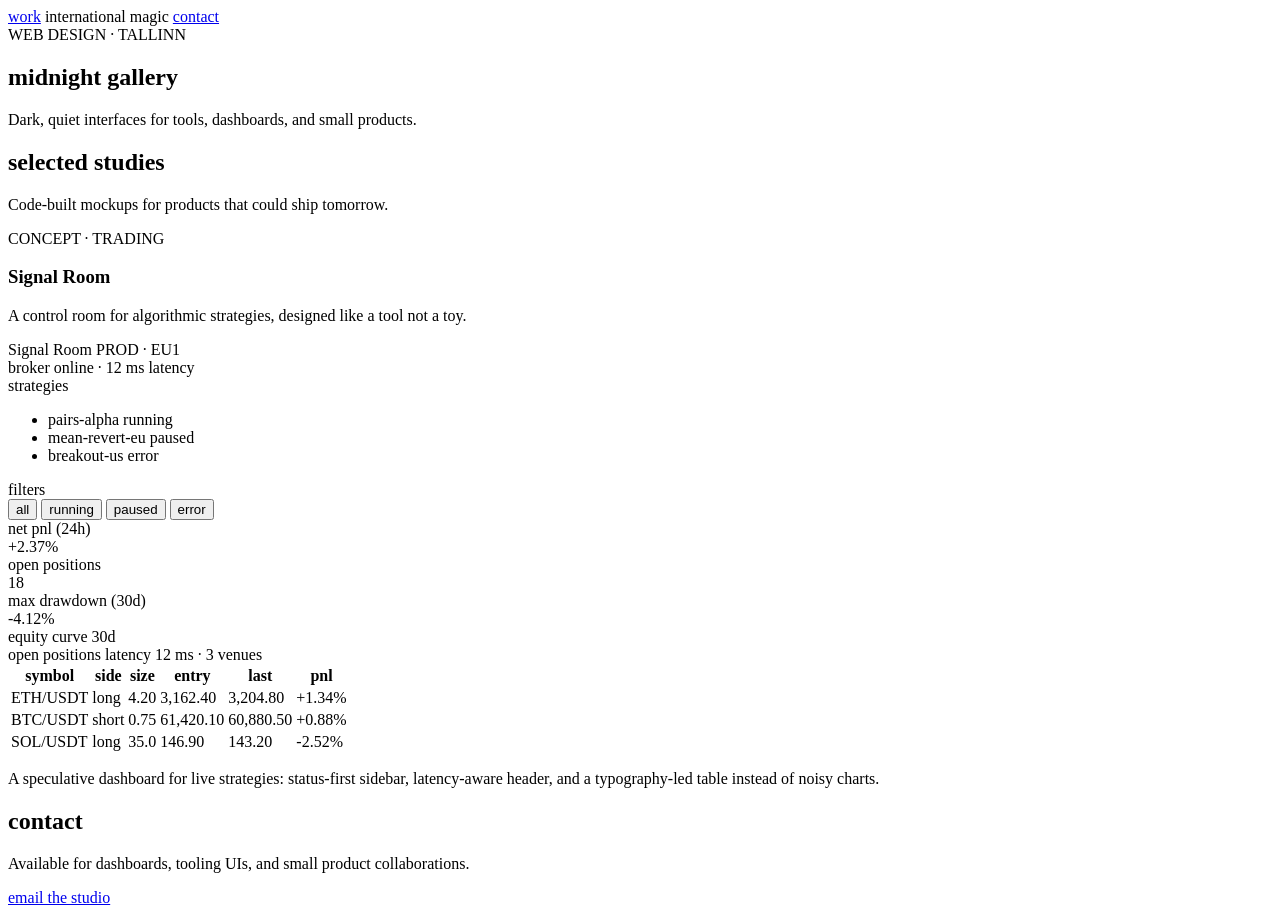
==== commit 0fab563c: "Update index.html" ====
--- a/index.html
+++ b/index.html
@@ -1,215 +1,194 @@
-<!DOCTYPE html>
-<html lang="en" data-theme="dark">
+<!doctype html>
+<html lang="en">
 <head>
-  <meta charset="UTF-8" />
-  <meta name="viewport" content="width=device-width, initial-scale=1.0" />
-  <title>SleekWebd — Product Studio Portfolio</title>
-  <link rel="preconnect" href="https://fonts.googleapis.com">
-  <link rel="preconnect" href="https://fonts.gstatic.com" crossorigin>
-  <link href="https://fonts.googleapis.com/css2?family=Fraunces:wght@500;600;700;800&family=Sora:wght@300;400;500;600&display=swap" rel="stylesheet" />
-  <link rel="stylesheet" href="style.css" />
+  <meta charset="utf-8" />
+  <title>International Magic Studio</title>
+  <meta name="viewport" content="width=device-width, initial-scale=1" />
+  <link rel="preconnect" href="https://fonts.googleapis.com" />
+  <link rel="preconnect" href="https://fonts.gstatic.com" crossorigin />
+  <link href="https://fonts.googleapis.com/css2?family=Inter:wght@400;475;500;550;650&display=swap" rel="stylesheet" />
+  <link rel="stylesheet" href="styles.css" />
 </head>
 <body>
-  <a class="skip-link" href="#content">Skip to content</a>
-  <div class="site-shell">
-    <header class="site-header">
-      <nav class="nav-inner" aria-label="Primary navigation">
-        <a class="brand" href="#hero" aria-label="SleekWebd portfolio home">
-          <span class="brand-mark" aria-hidden="true"><svg viewBox="0 0 24 24" fill="none" stroke="currentColor" stroke-width="1.8" stroke-linecap="round" stroke-linejoin="round" aria-hidden="true"><path d="M5 12.5 12 5l7 7.5" /><path d="M7.5 13.5 12 9l4.5 4.5" /><path d="M9.2 15.8 12 13l2.8 2.8" /></svg></span>
-          <span>SleekWebd // product studio</span>
-        </a>
-        <div class="nav-links">
-          <a class="nav-link" href="#products">Live products</a>
-          <a class="nav-link" href="#mockups">Mockups</a>
-          <a class="nav-link" href="#playground">Mini tools</a>
-          <a class="nav-link" href="#about">About</a>
-        </div>
-        <div class="nav-actions">
-          <button class="button button-ghost" type="button" data-theme-toggle aria-label="Switch theme">Theme</button>
-          <a class="button button-login" href="mailto:sleekwebd@gmail.com?subject=Project%20inquiry">Start a project</a>
-        </div>
-      </nav>
+  <div class="page">
+    <!-- Top navigation -->
+    <header class="top-nav">
+      <a href="#work" class="top-nav-link">work</a>
+      <span class="top-nav-brand">international magic</span>
+      <a href="#contact" class="top-nav-link">contact</a>
     </header>
 
-    <main id="content">
-      <section class="hero" id="hero">
-        <div class="hero-grid">
-          <div>
-            <div class="eyebrow">Product studio for software, tools, and systems</div>
-            <h1>Premium websites and products that make serious work look expensive.</h1>
-            <p>Design-forward interfaces for client work, automation products, and useful web apps. The focus is polished presentation, clear navigation, and work that feels ready to sell.</p>
-            <div class="hero-cta">
-              <a class="button button-secondary" href="#products">View live products</a>
-              <a class="button button-primary" href="#mockups">See mockups</a>
-            </div>
-            <div class="hero-metrics" aria-label="Portfolio stats">
-              <div class="metric"><strong>Product UI</strong><span>Landing pages, dashboards, and service sites.</span></div>
-              <div class="metric"><strong>Systems</strong><span>Automation, scraping, and internal tools.</span></div>
-              <div class="metric"><strong>Delivery</strong><span>Static builds, fast iteration, easy deploys.</span></div>
-            </div>
-          </div>
-          <div class="hero-stage" aria-label="Decorative hero stage">
-            <div class="stars" aria-hidden="true"></div><div class="orb" aria-hidden="true"></div><div class="cube" aria-hidden="true"></div>
-            <article class="floating-card character-card"><div class="character-head" aria-hidden="true"></div><span class="character-pill">studio snapshot</span><h3 class="hero-card-title">Product polish, not noise</h3><p>Layouts built to feel credible, modern, and worth paying for.</p></article>
-            <article class="floating-card ui-card"><div class="ui-topbar"><div class="ui-dots" aria-hidden="true"><span></span><span></span><span></span></div><div class="tiny-note">Active client rooms</div></div><div class="ui-app" aria-hidden="true"><div class="ui-sidebar shimmer-lines"><span></span><span></span><span></span><span></span></div><div class="ui-content shimmer-lines"><div class="ui-channel"></div><div class="ui-message"></div><div class="ui-message"></div><div class="ui-message"></div></div></div></article>
-            <article class="floating-card device-card"><div class="device-screen shimmer-panel" aria-hidden="true"><span></span><span></span><span></span><span></span><span></span></div></article>
-          </div>
+    <!-- Hero -->
+    <main>
+      <section class="section hero">
+        <div class="hero-content">
+          <span class="badge">WEB DESIGN · TALLINN</span>
+          <h1 class="hero-title">midnight gallery</h1>
+          <p class="hero-subtitle">
+            Dark, quiet interfaces for tools, dashboards, and small products.
+          </p>
         </div>
       </section>
 
-      <section class="section live-strip" id="products">
-        <div class="section-header"><div><div class="eyebrow">Live products</div><h2 class="section-title">Open these first.</h2></div><p class="section-copy">The live links are presented as clean product cards, not link dumps.</p></div>
-        <div class="live-grid">
-          <article class="live-card live-lineup">
-            <div class="live-top"><span class="live-badge">Live product</span><span class="live-arrow">↗</span></div>
-            <h3>LineupSync.club</h3>
-            <p>Team scheduling and lineup management.</p>
-            <div class="live-tags"><span>Scheduling</span><span>Team ops</span><span>Web app</span></div>
-            <a class="button button-secondary live-button" href="https://lineupsync.club" target="_blank" rel="noopener noreferrer">Open LineupSync.club</a>
-          </article>
-          <article class="live-card live-vitahive">
-            <div class="live-top"><span class="live-badge">Live product</span><span class="live-arrow">↗</span></div>
-            <h3>VitaHive.org</h3>
-            <p>Fitness and health tracking workspace.</p>
-            <div class="live-tags"><span>Tracking</span><span>Health tools</span><span>Web app</span></div>
-            <a class="button button-secondary live-button" href="https://vitahive.org" target="_blank" rel="noopener noreferrer">Open VitaHive.org</a>
-          </article>
+      <!-- Work -->
+      <section id="work" class="section">
+        <div class="section-heading">
+          <h2 class="heading">selected studies</h2>
+          <p class="section-subtitle">
+            Code-built mockups for products that could ship tomorrow.
+          </p>
         </div>
-      </section>
 
-      <section class="section" id="projects">
-        <div class="section-header"><div><div class="eyebrow">Core work</div><h2 class="section-title">Systems, tools, and product builds.</h2></div><p class="section-copy">The portfolio focuses on outcomes: product sites, internal tools, automation layers, and technical experiments that can support real clients.</p></div>
-        <div class="project-grid">
-          <article class="project-card"><div class="project-top"><div class="project-label">Finance / Python</div><h3 class="card-title">Market signal lab</h3><p class="project-description">Research workspace for scanning ideas, tracking signals, and testing market logic.</p><div class="stack"><span>Python</span><span>Data</span><span>Research UI</span></div></div><div class="project-actions"><span class="status-pill">signal search</span><span class="status-pill">strategy testing</span></div></article>
-          <article class="project-card"><div class="project-top"><div class="project-label">Automation</div><h3 class="card-title">Scrape & ship</h3><p class="project-description">Browser automation and collection pipelines for repetitive web work.</p><div class="stack"><span>Playwright</span><span>BeautifulSoup</span><span>CLI</span></div></div><div class="project-actions"><span class="status-pill">browser automation</span></div></article>
-          <article class="project-card"><div class="project-top"><div class="project-label">AI workflow</div><h3 class="card-title">Agent systems</h3><p class="project-description">Messaging and automation systems with practical interface layers.</p><div class="stack"><span>Python</span><span>CrewAI</span><span>Integrations</span></div></div><div class="project-actions"><span class="status-pill">multi-step flows</span></div></article>
-          <article class="project-card"><div class="project-top"><div class="project-label">Frontend</div><h3 class="card-title">Static product tools</h3><p class="project-description">Small utilities with a clean front-end presentation and fast deployment.</p><div class="stack"><span>HTML</span><span>CSS</span><span>JavaScript</span></div></div><div class="project-actions"><span class="status-pill">single-file builds</span></div></article>
-        </div>
-      </section>
+        <!-- Signal Room mock app -->
+        <article class="project">
+          <header class="project-header">
+            <span class="badge">CONCEPT · TRADING</span>
+            <h3 class="project-title">Signal Room</h3>
+            <p class="project-subtitle">
+              A control room for algorithmic strategies, designed like a tool not a toy.
+            </p>
+          </header>
 
-      <section class="section" id="mockups">
-        <div class="section-header">
-          <div>
-            <div class="eyebrow">Mockups</div>
-            <h2 class="section-title">Screens that look like real product UI.</h2>
-          </div>
-          <p class="section-copy">These are built as visual layouts: panels, charts, avatars, buttons, bars, and UI cards. There is almost no explanatory copy inside the screens.</p>
-        </div>
-        <div class="mockup-grid">
-          <article class="mockup-card mockup-hero">
-            <div class="mockup-browser">
-              <div class="mockup-browser-bar"><span></span><span></span><span></span></div>
-              <div class="mockup-browser-body mockup-hero-body">
-                <div class="hero-app-shell">
-                  <div class="hero-app-header">
-                    <div class="hero-dot hero-dot-green"></div>
-                    <div class="hero-app-title">Nimbus CRM</div>
-                    <div class="hero-app-pills"><span>Live</span><span>7 teams</span></div>
+          <div class="device-frame">
+            <div class="app-shell">
+              <header class="app-header">
+                <div class="app-title">
+                  <span class="app-name">Signal Room</span>
+                  <span class="app-env-pill">PROD · EU1</span>
+                </div>
+                <div class="app-status">
+                  <span class="status-dot status-online"></span>
+                  <span class="status-label">broker online · 12 ms latency</span>
+                </div>
+              </header>
+
+              <div class="app-body">
+                <aside class="app-sidebar">
+                  <div class="sidebar-section">
+                    <div class="sidebar-label">strategies</div>
+                    <ul class="sidebar-list">
+                      <li class="sidebar-item sidebar-item-active">
+                        <span>pairs-alpha</span>
+                        <span class="tag tag-running">running</span>
+                      </li>
+                      <li class="sidebar-item">
+                        <span>mean-revert-eu</span>
+                        <span class="tag tag-paused">paused</span>
+                      </li>
+                      <li class="sidebar-item">
+                        <span>breakout-us</span>
+                        <span class="tag tag-error">error</span>
+                      </li>
+                    </ul>
                   </div>
-                  <div class="hero-app-grid">
-                    <aside class="hero-side">
-                      <div class="hero-side-item active"></div>
-                      <div class="hero-side-item"></div>
-                      <div class="hero-side-item"></div>
-                      <div class="hero-side-item"></div>
-                    </aside>
-                    <main class="hero-main">
-                      <div class="hero-toprow">
-                        <div class="hero-stat">
-                          <strong>1.2k</strong><span>weekly leads</span>
-                        </div>
-                        <div class="hero-stat hero-accent">
-                          <strong>+38%</strong><span>trial signups</span>
-                        </div>
-                      </div>
-                      <div class="hero-chart">
-                        <div class="hero-bars">
-                          <span style="height:32%"></span>
-                          <span style="height:46%"></span>
-                          <span style="height:58%"></span>
-                          <span style="height:52%"></span>
-                          <span style="height:72%"></span>
-                          <span style="height:61%"></span>
-                          <span style="height:84%"></span>
-                        </div>
-                        <div class="hero-line"></div>
-                      </div>
-                      <div class="hero-footer-row">
-                        <div class="hero-chip"></div>
-                        <div class="hero-chip"></div>
-                        <div class="hero-chip"></div>
-                      </div>
-                    </main>
+                  <div class="sidebar-section">
+                    <div class="sidebar-label">filters</div>
+                    <div class="sidebar-filter-row">
+                      <button class="pill pill-active">all</button>
+                      <button class="pill">running</button>
+                      <button class="pill">paused</button>
+                      <button class="pill">error</button>
+                    </div>
+                  </div>
+                </aside>
+
+                <div class="app-main">
+                  <div class="metrics-row">
+                    <div class="metric-card">
+                      <div class="metric-label">net pnl (24h)</div>
+                      <div class="metric-value">+2.37%</div>
+                    </div>
+                    <div class="metric-card">
+                      <div class="metric-label">open positions</div>
+                      <div class="metric-value">18</div>
+                    </div>
+                    <div class="metric-card">
+                      <div class="metric-label">max drawdown (30d)</div>
+                      <div class="metric-value">-4.12%</div>
+                    </div>
+                  </div>
+
+                  <div class="chart-card">
+                    <div class="chart-header">
+                      <span class="chart-title">equity curve</span>
+                      <span class="chart-range">30d</span>
+                    </div>
+                    <div class="chart-body chart-placeholder"></div>
+                  </div>
+
+                  <div class="table-card">
+                    <div class="table-header">
+                      <span class="table-title">open positions</span>
+                      <span class="table-subtitle">latency 12 ms · 3 venues</span>
+                    </div>
+                    <table class="positions-table">
+                      <thead>
+                        <tr>
+                          <th>symbol</th>
+                          <th>side</th>
+                          <th>size</th>
+                          <th>entry</th>
+                          <th>last</th>
+                          <th>pnl</th>
+                        </tr>
+                      </thead>
+                      <tbody>
+                        <tr>
+                          <td>ETH/USDT</td>
+                          <td>long</td>
+                          <td>4.20</td>
+                          <td>3,162.40</td>
+                          <td>3,204.80</td>
+                          <td class="pnl-positive">+1.34%</td>
+                        </tr>
+                        <tr>
+                          <td>BTC/USDT</td>
+                          <td>short</td>
+                          <td>0.75</td>
+                          <td>61,420.10</td>
+                          <td>60,880.50</td>
+                          <td class="pnl-positive">+0.88%</td>
+                        </tr>
+                        <tr>
+                          <td>SOL/USDT</td>
+                          <td>long</td>
+                          <td>35.0</td>
+                          <td>146.90</td>
+                          <td>143.20</td>
+                          <td class="pnl-negative">-2.52%</td>
+                        </tr>
+                      </tbody>
+                    </table>
                   </div>
                 </div>
               </div>
             </div>
-          </article>
-          <article class="mockup-card mockup-dashboard">
-            <div class="mockup-browser">
-              <div class="mockup-browser-bar"><span></span><span></span><span></span></div>
-              <div class="mockup-browser-body dashboard-layout">
-                <aside class="dashboard-sidebar">
-                  <span></span><span></span><span></span><span></span>
-                </aside>
-                <main class="dashboard-main">
-                  <div class="mockup-kicker">Business dashboard</div>
-                  <div class="dashboard-chart">
-                    <div class="chart-bars">
-                      <span style="height:24%"></span>
-                      <span style="height:38%"></span>
-                      <span style="height:52%"></span>
-                      <span style="height:46%"></span>
-                      <span style="height:72%"></span>
-                      <span style="height:58%"></span>
-                      <span style="height:82%"></span>
-                    </div>
-                  </div>
-                  <div class="dashboard-cards">
-                    <span></span><span></span><span></span>
-                  </div>
-                </main>
-              </div>
-            </div>
-          </article>
-          <article class="mockup-card mockup-service">
-            <div class="mockup-browser">
-              <div class="mockup-browser-bar"><span></span><span></span><span></span></div>
-              <div class="mockup-browser-body service-layout">
-                <div>
-                  <div class="mockup-kicker">Agency / studio</div>
-                  <h3>Service pages with trust and clarity.</h3>
-                  <p>Structured service layout for a business that wants proof, simplicity, and an obvious contact path.</p>
-                </div>
-                <div class="service-grid">
-                  <span></span><span></span><span></span><span></span>
-                </div>
-              </div>
-            </div>
-          </article>
-        </div>
+          </div>
+
+          <div class="project-meta">
+            <p class="project-copy">
+              A speculative dashboard for live strategies: status-first sidebar, latency-aware header,
+              and a typography-led table instead of noisy charts.
+            </p>
+          </div>
+        </article>
+
+        <!-- TODO: add Ghost Scraper, LineupSync, VitaHive mockups similarly -->
       </section>
 
-      <section class="section" id="playground">
-        <div class="section-header"><div><div class="eyebrow">Mini tools</div><h2 class="section-title">Small utilities that stay secondary.</h2></div><p class="section-copy">These extras keep the portfolio interactive without changing the tone of the site. They sit behind the main product work.</p></div>
-        <div class="mini-grid">
-          <article class="mini-card"><div><div class="project-label">Utility</div><h3 class="mini-title">Calculator</h3><p class="mini-copy">Simple on-page calculator for quick calculations.</p></div><div class="mini-app"><div class="calculator-display" id="calcDisplay">0</div><div class="calculator-grid"><button class="calc-btn" data-calc="7">7</button><button class="calc-btn" data-calc="8">8</button><button class="calc-btn" data-calc="9">9</button><button class="calc-btn operator" data-calc="/">÷</button><button class="calc-btn" data-calc="4">4</button><button class="calc-btn" data-calc="5">5</button><button class="calc-btn" data-calc="6">6</button><button class="calc-btn operator" data-calc="*">×</button><button class="calc-btn" data-calc="1">1</button><button class="calc-btn" data-calc="2">2</button><button class="calc-btn" data-calc="3">3</button><button class="calc-btn operator" data-calc="-">−</button><button class="calc-btn" data-calc="0">0</button><button class="calc-btn" data-calc=".">.</button><button class="calc-btn" data-calc="clear">C</button><button class="calc-btn operator" data-calc="+">+</button><button class="calc-btn equal" data-calc="=" style="grid-column: span 4;">=</button></div></div></article>
-          <article class="mini-card"><div><div class="project-label">Game</div><h3 class="mini-title">Guess the number</h3><p class="mini-copy">Small interactive game for light engagement.</p></div><div class="mini-app"><p class="tiny-note">Pick a number from 1 to 20. Every guess gets feedback.</p><div class="guess-row"><input id="guessInput" type="number" min="1" max="20" placeholder="Your guess" /><button class="button button-primary" id="guessButton" type="button">Guess</button></div><div class="guess-feedback" id="guessFeedback">Waiting for a brave guess.</div><div class="guess-row"><button class="button button-ghost" id="guessReset" type="button">Reset round</button></div></div></article>
-          <article class="mini-card"><div><div class="project-label">Arcade</div><h3 class="mini-title">Lane runner</h3><p class="mini-copy">Small reflex game you can play in the browser.</p></div><div class="mini-app pixel-game"><div class="runner-lane" id="runnerLane" aria-label="runner game area"><div class="runner-player" id="runnerPlayer"></div><div class="runner-obstacle" id="runnerObstacle"></div><div class="runner-ground"></div></div><div class="guess-row"><button class="button button-primary" id="runnerStart" type="button">Start</button><button class="button button-ghost" id="runnerJump" type="button">Jump</button></div><div class="guess-feedback" id="runnerFeedback">Press start, then jump over the orange block.</div></div></article>
+      <!-- Contact -->
+      <section id="contact" class="section">
+        <div class="section-heading">
+          <h2 class="heading">contact</h2>
         </div>
-      </section>
-
-      <section class="section" id="about">
-        <div class="section-header"><div><div class="eyebrow">About</div><h2 class="section-title">A product-studio approach to technical work.</h2></div><p class="section-copy">The site is designed to look like a serious portfolio for paying clients: clear services, live products, and strong previews.</p></div>
-        <div class="about-grid">
-          <article class="about-card"><h3 class="mini-title">What I build</h3><p style="margin-top: 14px;">Client-ready product sites, automation systems, internal tools, and browser-based utilities that solve specific problems.</p><div class="stack" style="margin-top: 18px;"><span>Automation websites</span><span>Product UI</span><span>Trading logic</span><span>Web scraping</span><span>UI polish</span></div></article>
-          <article class="timeline-card"><h3 class="mini-title">Roadmap</h3><div class="timeline-list"><div class="timeline-item"><strong>Pomodoro timer</strong><span>Planned utility for focus and work sessions.</span></div><div class="timeline-item"><strong>Text formatter</strong><span>Queued tool for content cleanup and transformation.</span></div><div class="timeline-item"><strong>Unit converter</strong><span>Ready for fast conversions and quick utility use.</span></div></div></article>
-        </div>
+        <p class="body-lg">
+          Available for dashboards, tooling UIs, and small product collaborations.
+        </p>
+        <a href="mailto:youremail@domain.com" class="ghost-button">
+          email the studio
+        </a>
       </section>
     </main>
-
-    <footer class="footer"><div><div class="brand" style="margin-bottom: 14px;"><span class="brand-mark" aria-hidden="true"><svg viewBox="0 0 24 24" fill="none" stroke="currentColor" stroke-width="1.8" stroke-linecap="round" stroke-linejoin="round" aria-hidden="true"><path d="M5 12.5 12 5l7 7.5" /><path d="M7.5 13.5 12 9l4.5 4.5" /><path d="M9.2 15.8 12 13l2.8 2.8" /></svg></span><span>SleekWebd // product studio</span></div><p>Static portfolio for GitHub Pages with real products, strong mockups, and a clear path to contact.</p></div><div><h3>Sections</h3><div class="footer-links"><a href="#hero">Hero</a><a href="#products">Live products</a><a href="#mockups">Mockups</a></div></div><div><h3>Roadmap</h3><div class="footer-links"><p>Pomodoro timer</p><p>Text formatter</p><p>Unit converter</p></div></div><div><h3>Contact</h3><div class="footer-links"><a href="mailto:sleekwebd@gmail.com?subject=Project%20inquiry">sleekwebd@gmail.com</a><a href="https://github.com/" target="_blank" rel="noopener noreferrer">GitHub</a><a href="https://www.linkedin.com/" target="_blank" rel="noopener noreferrer">LinkedIn</a></div></div></footer>
   </div>
-  <script src="app.js"></script>
 </body>
 </html>
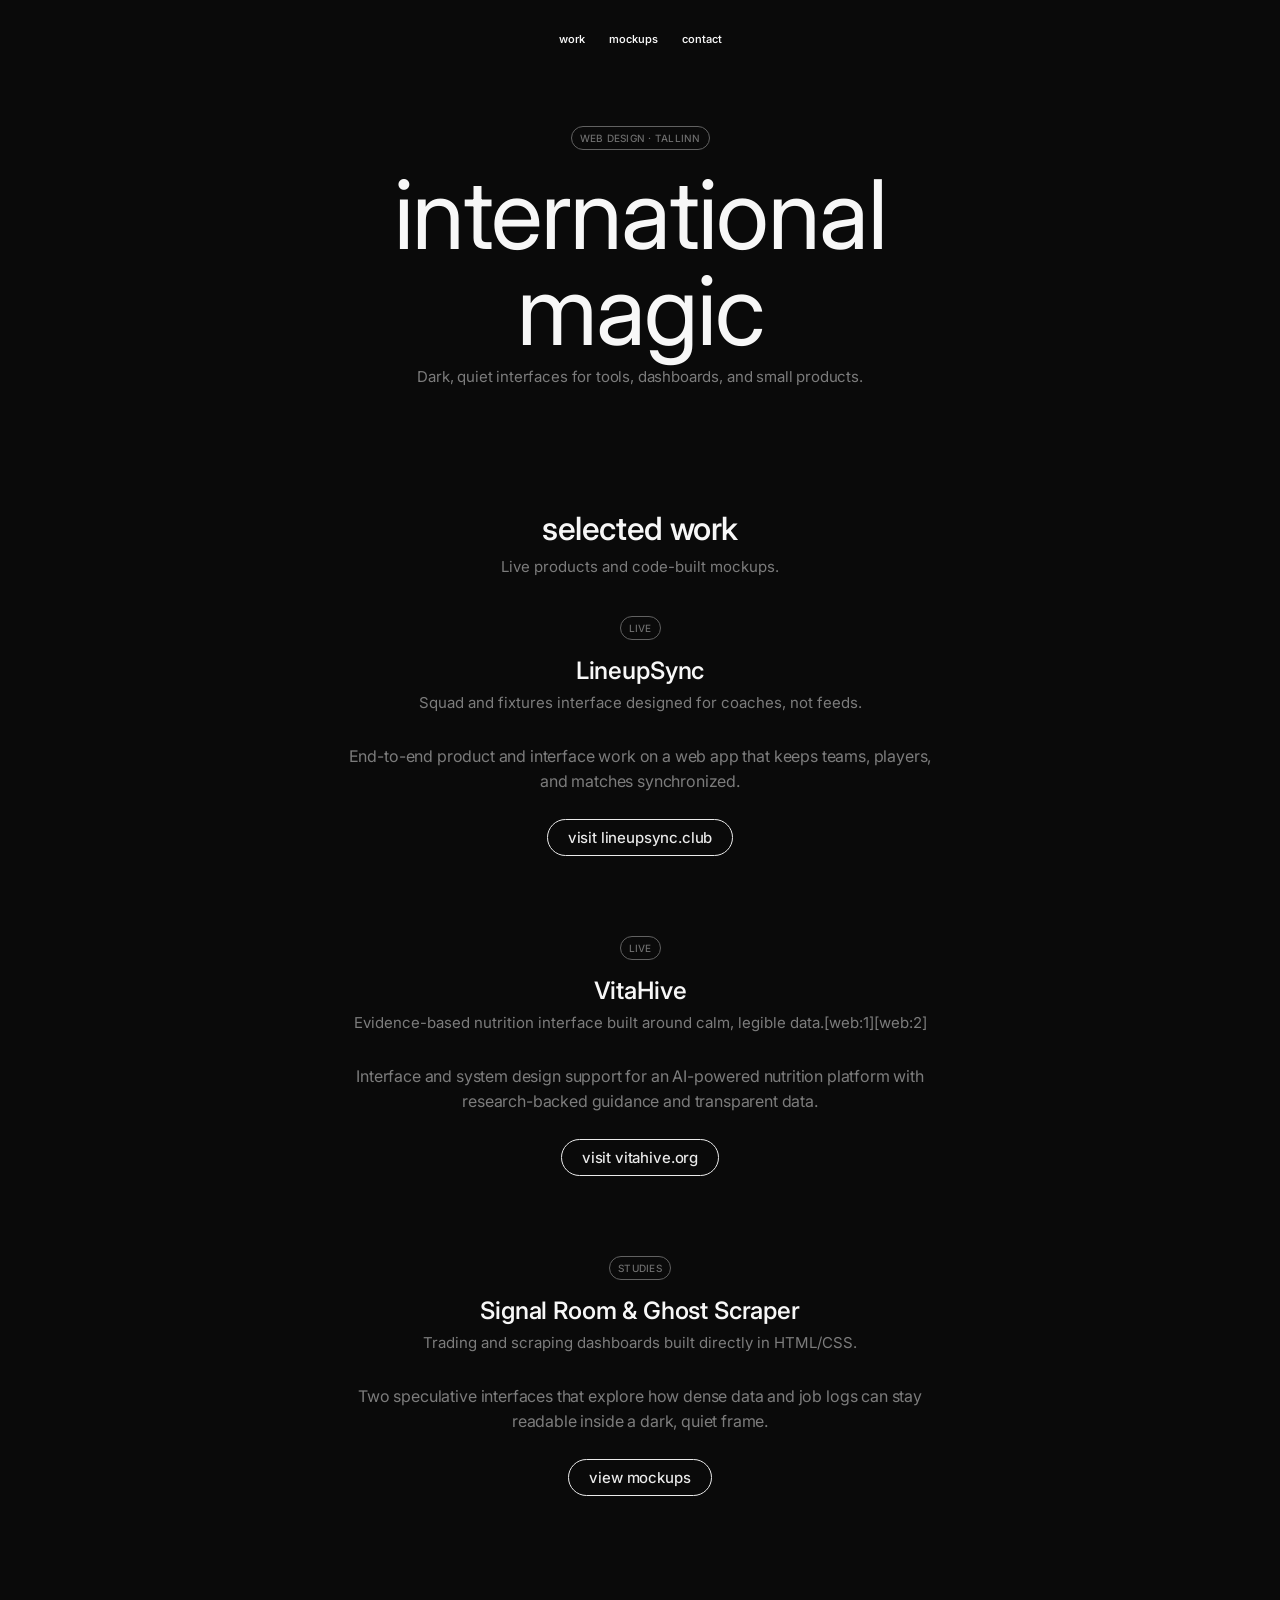
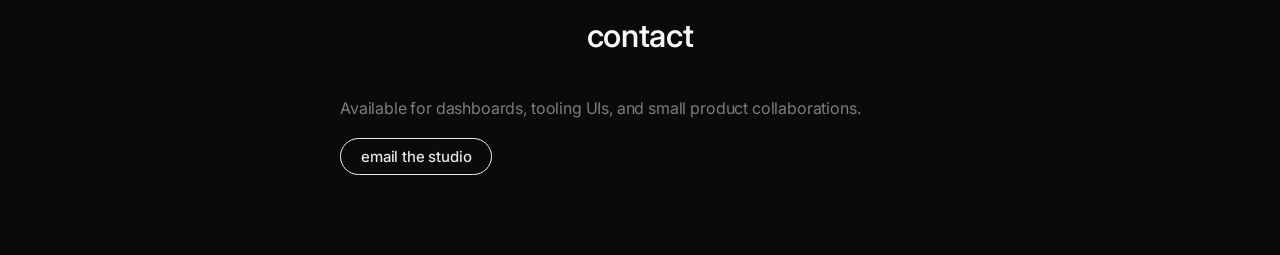
==== commit a6353c91: "Update index.html" ====
--- a/index.html
+++ b/index.html
@@ -7,176 +7,93 @@
   <link rel="preconnect" href="https://fonts.googleapis.com" />
   <link rel="preconnect" href="https://fonts.gstatic.com" crossorigin />
   <link href="https://fonts.googleapis.com/css2?family=Inter:wght@400;475;500;550;650&display=swap" rel="stylesheet" />
-  <link rel="stylesheet" href="styles.css" />
+  <link rel="stylesheet" href="style.css" />
 </head>
 <body>
   <div class="page">
-    <!-- Top navigation -->
     <header class="top-nav">
       <a href="#work" class="top-nav-link">work</a>
-      <span class="top-nav-brand">international magic</span>
+      <a href="mockups.html" class="top-nav-link">mockups</a>
       <a href="#contact" class="top-nav-link">contact</a>
     </header>
 
-    <!-- Hero -->
     <main>
       <section class="section hero">
         <div class="hero-content">
           <span class="badge">WEB DESIGN · TALLINN</span>
-          <h1 class="hero-title">midnight gallery</h1>
+          <h1 class="hero-title">international magic</h1>
           <p class="hero-subtitle">
             Dark, quiet interfaces for tools, dashboards, and small products.
           </p>
         </div>
       </section>
 
-      <!-- Work -->
       <section id="work" class="section">
         <div class="section-heading">
-          <h2 class="heading">selected studies</h2>
+          <h2 class="heading">selected work</h2>
           <p class="section-subtitle">
-            Code-built mockups for products that could ship tomorrow.
+            Live products and code-built mockups.
           </p>
         </div>
 
-        <!-- Signal Room mock app -->
         <article class="project">
           <header class="project-header">
-            <span class="badge">CONCEPT · TRADING</span>
-            <h3 class="project-title">Signal Room</h3>
+            <span class="badge">LIVE</span>
+            <h3 class="project-title">LineupSync</h3>
             <p class="project-subtitle">
-              A control room for algorithmic strategies, designed like a tool not a toy.
+              Squad and fixtures interface designed for coaches, not feeds.
             </p>
           </header>
-
-          <div class="device-frame">
-            <div class="app-shell">
-              <header class="app-header">
-                <div class="app-title">
-                  <span class="app-name">Signal Room</span>
-                  <span class="app-env-pill">PROD · EU1</span>
-                </div>
-                <div class="app-status">
-                  <span class="status-dot status-online"></span>
-                  <span class="status-label">broker online · 12 ms latency</span>
-                </div>
-              </header>
-
-              <div class="app-body">
-                <aside class="app-sidebar">
-                  <div class="sidebar-section">
-                    <div class="sidebar-label">strategies</div>
-                    <ul class="sidebar-list">
-                      <li class="sidebar-item sidebar-item-active">
-                        <span>pairs-alpha</span>
-                        <span class="tag tag-running">running</span>
-                      </li>
-                      <li class="sidebar-item">
-                        <span>mean-revert-eu</span>
-                        <span class="tag tag-paused">paused</span>
-                      </li>
-                      <li class="sidebar-item">
-                        <span>breakout-us</span>
-                        <span class="tag tag-error">error</span>
-                      </li>
-                    </ul>
-                  </div>
-                  <div class="sidebar-section">
-                    <div class="sidebar-label">filters</div>
-                    <div class="sidebar-filter-row">
-                      <button class="pill pill-active">all</button>
-                      <button class="pill">running</button>
-                      <button class="pill">paused</button>
-                      <button class="pill">error</button>
-                    </div>
-                  </div>
-                </aside>
-
-                <div class="app-main">
-                  <div class="metrics-row">
-                    <div class="metric-card">
-                      <div class="metric-label">net pnl (24h)</div>
-                      <div class="metric-value">+2.37%</div>
-                    </div>
-                    <div class="metric-card">
-                      <div class="metric-label">open positions</div>
-                      <div class="metric-value">18</div>
-                    </div>
-                    <div class="metric-card">
-                      <div class="metric-label">max drawdown (30d)</div>
-                      <div class="metric-value">-4.12%</div>
-                    </div>
-                  </div>
-
-                  <div class="chart-card">
-                    <div class="chart-header">
-                      <span class="chart-title">equity curve</span>
-                      <span class="chart-range">30d</span>
-                    </div>
-                    <div class="chart-body chart-placeholder"></div>
-                  </div>
-
-                  <div class="table-card">
-                    <div class="table-header">
-                      <span class="table-title">open positions</span>
-                      <span class="table-subtitle">latency 12 ms · 3 venues</span>
-                    </div>
-                    <table class="positions-table">
-                      <thead>
-                        <tr>
-                          <th>symbol</th>
-                          <th>side</th>
-                          <th>size</th>
-                          <th>entry</th>
-                          <th>last</th>
-                          <th>pnl</th>
-                        </tr>
-                      </thead>
-                      <tbody>
-                        <tr>
-                          <td>ETH/USDT</td>
-                          <td>long</td>
-                          <td>4.20</td>
-                          <td>3,162.40</td>
-                          <td>3,204.80</td>
-                          <td class="pnl-positive">+1.34%</td>
-                        </tr>
-                        <tr>
-                          <td>BTC/USDT</td>
-                          <td>short</td>
-                          <td>0.75</td>
-                          <td>61,420.10</td>
-                          <td>60,880.50</td>
-                          <td class="pnl-positive">+0.88%</td>
-                        </tr>
-                        <tr>
-                          <td>SOL/USDT</td>
-                          <td>long</td>
-                          <td>35.0</td>
-                          <td>146.90</td>
-                          <td>143.20</td>
-                          <td class="pnl-negative">-2.52%</td>
-                        </tr>
-                      </tbody>
-                    </table>
-                  </div>
-                </div>
-              </div>
-            </div>
-          </div>
-
           <div class="project-meta">
             <p class="project-copy">
-              A speculative dashboard for live strategies: status-first sidebar, latency-aware header,
-              and a typography-led table instead of noisy charts.
+              End-to-end product and interface work on a web app that keeps teams,
+              players, and matches synchronized.
             </p>
+            <a href="https://lineupsync.club" target="_blank" rel="noreferrer" class="ghost-button">
+              visit lineupsync.club
+            </a>
           </div>
         </article>
 
-        <!-- TODO: add Ghost Scraper, LineupSync, VitaHive mockups similarly -->
+        <article class="project">
+          <header class="project-header">
+            <span class="badge">LIVE</span>
+            <h3 class="project-title">VitaHive</h3>
+            <p class="project-subtitle">
+              Evidence-based nutrition interface built around calm, legible data.[web:1][web:2]
+            </p>
+          </header>
+          <div class="project-meta">
+            <p class="project-copy">
+              Interface and system design support for an AI-powered nutrition platform
+              with research-backed guidance and transparent data.
+            </p>
+            <a href="https://vitahive.org" target="_blank" rel="noreferrer" class="ghost-button">
+              visit vitahive.org
+            </a>
+          </div>
+        </article>
+
+        <article class="project">
+          <header class="project-header">
+            <span class="badge">STUDIES</span>
+            <h3 class="project-title">Signal Room & Ghost Scraper</h3>
+            <p class="project-subtitle">
+              Trading and scraping dashboards built directly in HTML/CSS.
+            </p>
+          </header>
+          <div class="project-meta">
+            <p class="project-copy">
+              Two speculative interfaces that explore how dense data and job logs can
+              stay readable inside a dark, quiet frame.
+            </p>
+            <a href="mockups.html" class="ghost-button">
+              view mockups
+            </a>
+          </div>
+        </article>
       </section>
 
-      <!-- Contact -->
       <section id="contact" class="section">
         <div class="section-heading">
           <h2 class="heading">contact</h2>
@@ -190,5 +107,7 @@
       </section>
     </main>
   </div>
+
+  <script src="app.js"></script>
 </body>
 </html>
--- a/style.css
+++ b/style.css
@@ -0,0 +1,498 @@
+:root {
+  --color-void: #0a0a0a;
+  --color-chalk: #f7f7f7;
+  --color-ivory: #ebebeb;
+  --color-ash: #7c7c7c;
+  --color-graphite: #4d4d4d;
+  --color-smoke: #707070;
+  --color-steel: #616161;
+  --color-charcoal: #585858;
+
+  --text-caption: 10px;
+  --leading-caption: 1.4;
+  --tracking-caption: 0.25px;
+  --text-body-lg: 16px;
+  --leading-body-lg: 1.6;
+  --tracking-body-lg: -0.16px;
+  --text-heading: 32px;
+  --leading-heading: 1.25;
+  --tracking-heading: -0.384px;
+  --text-display: 96px;
+  --leading-display: 1;
+  --tracking-display: -1.632px;
+
+  --font-weight-regular: 400;
+  --font-weight-w475: 475;
+  --font-weight-medium: 500;
+  --font-weight-w550: 550;
+  --font-weight-w650: 650;
+
+  --spacing-4: 4px;
+  --spacing-8: 8px;
+  --spacing-10: 10px;
+  --spacing-12: 12px;
+  --spacing-16: 16px;
+  --spacing-20: 20px;
+  --spacing-24: 24px;
+
+  --page-max-width: 640px;
+  --section-gap: 120px;
+
+  --radius-cards: 24px;
+  --radius-buttons: 9999px;
+  --radius-badges: 9999px;
+
+  --shadow-xl: 0px 64px 72px 0px rgba(0, 0, 0, 0.25);
+}
+
+*,
+*::before,
+*::after {
+  box-sizing: border-box;
+}
+
+html,
+body {
+  margin: 0;
+  padding: 0;
+  background: var(--color-void);
+  color: var(--color-chalk);
+  font-family: 'Inter', system-ui, -apple-system, BlinkMacSystemFont, "Segoe UI", Roboto, sans-serif;
+}
+
+body {
+  display: flex;
+  justify-content: center;
+}
+
+.page {
+  max-width: var(--page-max-width);
+  width: 100%;
+  padding: 32px 20px 80px;
+}
+
+.section {
+  margin-top: var(--section-gap);
+}
+
+.section:first-of-type {
+  margin-top: 80px;
+}
+
+/* Top navigation */
+
+.top-nav {
+  display: flex;
+  justify-content: center;
+  align-items: center;
+  gap: 24px;
+  font-size: 11px;
+  font-weight: var(--font-weight-w550);
+  color: var(--color-chalk);
+}
+
+.top-nav-link,
+.top-nav-brand {
+  text-decoration: none;
+  color: inherit;
+}
+
+.top-nav-brand {
+  font-size: 12px;
+}
+
+/* Hero */
+
+.hero-content {
+  text-align: center;
+}
+
+.hero-title {
+  margin: 16px 0 8px;
+  font-size: var(--text-display);
+  line-height: var(--leading-display);
+  letter-spacing: var(--tracking-display);
+  font-weight: var(--font-weight-regular);
+}
+
+.hero-subtitle {
+  margin: 0;
+  font-size: 15px;
+  line-height: 1.5;
+  letter-spacing: -0.16px;
+  color: var(--color-ash);
+}
+
+/* Badge */
+
+.badge {
+  display: inline-flex;
+  align-items: center;
+  justify-content: center;
+  padding: var(--spacing-4) var(--spacing-8);
+  border-radius: var(--radius-badges);
+  border: 1px solid var(--color-steel);
+  font-size: var(--text-caption);
+  line-height: var(--leading-caption);
+  letter-spacing: var(--tracking-caption);
+  font-weight: var(--font-weight-w475);
+  color: var(--color-smoke);
+}
+
+/* Section headings */
+
+.section-heading {
+  text-align: center;
+  margin-bottom: 40px;
+}
+
+.heading {
+  margin: 0 0 8px;
+  font-size: var(--text-heading);
+  line-height: var(--leading-heading);
+  letter-spacing: var(--tracking-heading);
+  font-weight: var(--font-weight-w550);
+  color: var(--color-chalk);
+}
+
+.section-subtitle {
+  margin: 0;
+  font-size: 15px;
+  color: var(--color-ash);
+}
+
+/* Body text */
+
+.body-lg {
+  font-size: var(--text-body-lg);
+  line-height: var(--leading-body-lg);
+  letter-spacing: var(--tracking-body-lg);
+  color: var(--color-ash);
+}
+
+/* Projects */
+
+.project {
+  margin-bottom: 80px;
+}
+
+.project-header {
+  text-align: center;
+  margin-bottom: 32px;
+}
+
+.project-title {
+  margin: 16px 0 8px;
+  font-size: 24px;
+  font-weight: var(--font-weight-w550);
+  letter-spacing: -0.16px;
+}
+
+.project-subtitle {
+  margin: 0;
+  font-size: 15px;
+  color: var(--color-ash);
+}
+
+/* Device frame */
+
+.device-frame {
+  width: 100%;
+  max-width: 360px;
+  margin: 0 auto 32px;
+  aspect-ratio: 9 / 16;
+  border-radius: var(--radius-cards);
+  box-shadow: var(--shadow-xl);
+  background: #111;
+  border: 1px solid #151515;
+  overflow: hidden;
+}
+
+/* Project meta */
+
+.project-meta {
+  text-align: center;
+}
+
+.project-copy {
+  margin: 0 0 24px;
+  font-size: var(--text-body-lg);
+  line-height: var(--leading-body-lg);
+  letter-spacing: var(--tracking-body-lg);
+  color: var(--color-ash);
+}
+
+/* Ghost button */
+
+.ghost-button {
+  display: inline-flex;
+  align-items: center;
+  justify-content: center;
+  padding: 8px 20px;
+  border-radius: var(--radius-buttons);
+  border: 1px solid var(--color-ivory);
+  font-size: 15px;
+  font-weight: var(--font-weight-w475);
+  letter-spacing: -0.16px;
+  color: var(--color-ivory);
+  background: transparent;
+  text-decoration: none;
+  cursor: pointer;
+}
+
+/* ---- Signal Room mock app styles ---- */
+
+.app-shell {
+  width: 100%;
+  height: 100%;
+  background: #101010;
+  display: flex;
+  flex-direction: column;
+  padding: 12px;
+  color: var(--color-chalk);
+}
+
+.app-header {
+  display: flex;
+  justify-content: space-between;
+  align-items: center;
+  padding-bottom: 8px;
+  border-bottom: 1px solid #181818;
+}
+
+.app-title {
+  display: flex;
+  align-items: center;
+  gap: 8px;
+}
+
+.app-name {
+  font-size: 13px;
+  font-weight: var(--font-weight-w550);
+}
+
+.app-env-pill {
+  padding: 2px 8px;
+  border-radius: var(--radius-buttons);
+  border: 1px solid #2b2b2b;
+  font-size: 10px;
+  color: var(--color-ash);
+}
+
+.app-status {
+  display: flex;
+  align-items: center;
+  gap: 6px;
+  font-size: 11px;
+  color: var(--color-ash);
+}
+
+.status-dot {
+  width: 6px;
+  height: 6px;
+  border-radius: 50%;
+}
+
+.status-online {
+  background: #3fbf6b;
+}
+
+/* Layout */
+
+.app-body {
+  display: grid;
+  grid-template-columns: 220px 1fr;
+  gap: 12px;
+  margin-top: 12px;
+}
+
+/* Sidebar */
+
+.app-sidebar {
+  background: #0f0f0f;
+  border-radius: 12px;
+  border: 1px solid #181818;
+  padding: 10px;
+}
+
+.sidebar-section + .sidebar-section {
+  margin-top: 16px;
+}
+
+.sidebar-label {
+  font-size: 11px;
+  text-transform: uppercase;
+  letter-spacing: 0.12em;
+  color: var(--color-graphite);
+  margin-bottom: 8px;
+}
+
+.sidebar-list {
+  list-style: none;
+  margin: 0;
+  padding: 0;
+}
+
+.sidebar-item {
+  display: flex;
+  justify-content: space-between;
+  align-items: center;
+  padding: 6px 8px;
+  border-radius: 8px;
+  font-size: 12px;
+  color: var(--color-chalk);
+}
+
+.sidebar-item-active {
+  background: #151515;
+}
+
+.tag {
+  font-size: 10px;
+  padding: 2px 6px;
+  border-radius: 9999px;
+}
+
+.tag-running {
+  background: rgba(63, 191, 107, 0.12);
+  color: #3fbf6b;
+}
+
+.tag-paused {
+  background: rgba(184, 163, 74, 0.12);
+  color: #b8a34a;
+}
+
+.tag-error {
+  background: rgba(215, 83, 83, 0.12);
+  color: #d75353;
+}
+
+.sidebar-filter-row {
+  display: flex;
+  flex-wrap: wrap;
+  gap: 6px;
+}
+
+.pill {
+  border-radius: 9999px;
+  border: 1px solid #2b2b2b;
+  background: transparent;
+  color: var(--color-ash);
+  font-size: 10px;
+  padding: 4px 8px;
+}
+
+.pill-active {
+  background: #181818;
+  color: var(--color-chalk);
+}
+
+/* Main content */
+
+.app-main {
+  display: flex;
+  flex-direction: column;
+  gap: 10px;
+}
+
+.metrics-row {
+  display: flex;
+  gap: 10px;
+}
+
+.metric-card {
+  flex: 1;
+  background: #0f0f0f;
+  border-radius: 12px;
+  border: 1px solid #181818;
+  padding: 8px 10px;
+}
+
+.metric-label {
+  font-size: 11px;
+  color: var(--color-ash);
+}
+
+.metric-value {
+  margin-top: 4px;
+  font-size: 14px;
+  font-weight: var(--font-weight-w550);
+}
+
+/* Chart stub */
+
+.chart-card {
+  background: #0f0f0f;
+  border-radius: 12px;
+  border: 1px solid #181818;
+  padding: 8px 10px;
+}
+
+.chart-header {
+  display: flex;
+  justify-content: space-between;
+  align-items: center;
+  font-size: 11px;
+  color: var(--color-ash);
+}
+
+.chart-body.chart-placeholder {
+  margin-top: 6px;
+  height: 80px;
+  background-image: linear-gradient(
+    to right,
+    rgba(255,255,255,0.04) 0,
+    rgba(255,255,255,0.04) 1px,
+    transparent 1px,
+    transparent 40px
+  );
+  background-size: 40px 100%;
+  border-radius: 8px;
+}
+
+/* Table */
+
+.table-card {
+  background: #0f0f0f;
+  border-radius: 12px;
+  border: 1px solid #181818;
+  padding: 8px 10px;
+}
+
+.table-header {
+  display: flex;
+  justify-content: space-between;
+  align-items: center;
+  font-size: 11px;
+  color: var(--color-ash);
+  margin-bottom: 4px;
+}
+
+.positions-table {
+  width: 100%;
+  border-collapse: collapse;
+  font-size: 11px;
+}
+
+.positions-table th,
+.positions-table td {
+  padding: 4px 3px;
+  text-align: left;
+}
+
+.positions-table thead {
+  color: var(--color-graphite);
+}
+
+.positions-table tbody tr:nth-child(even) {
+  background: #111111;
+}
+
+.pnl-positive {
+  color: #3fbf6b;
+}
+
+.pnl-negative {
+  color: #d75353;
+}
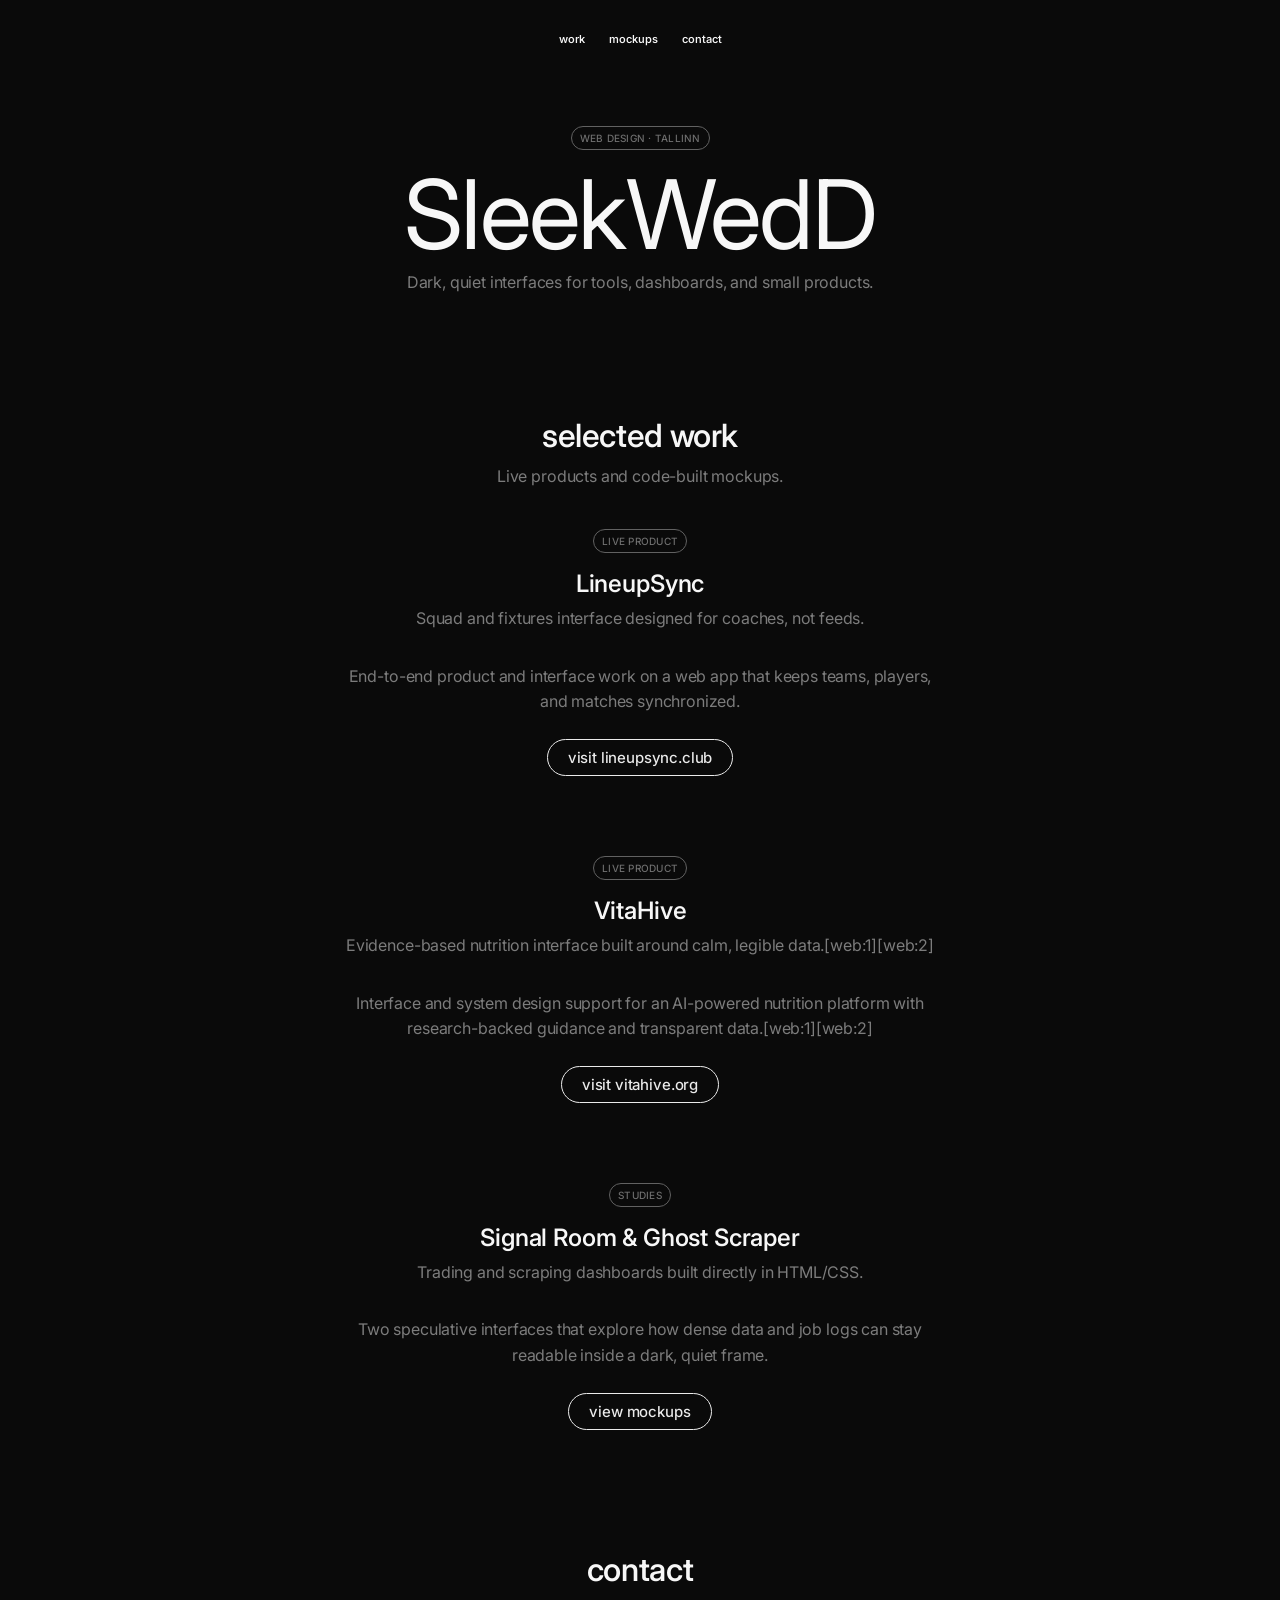
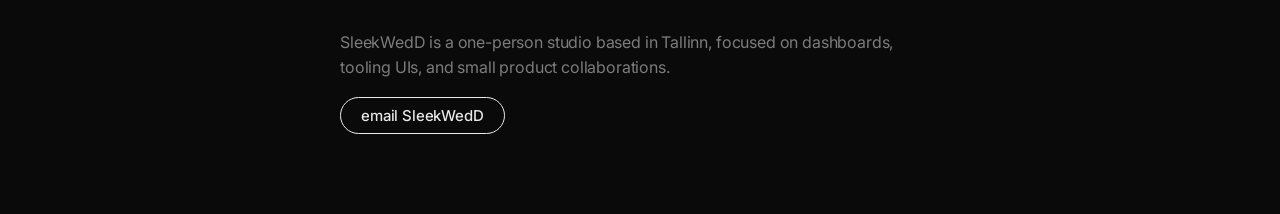
==== commit aa71981d: "Update index.html" ====
--- a/index.html
+++ b/index.html
@@ -2,15 +2,23 @@
 <html lang="en">
 <head>
   <meta charset="utf-8" />
-  <title>International Magic Studio</title>
+  <title>SleekWedD · Dark Web Studio</title>
   <meta name="viewport" content="width=device-width, initial-scale=1" />
+  <meta
+    name="description"
+    content="SleekWedD is a dark, minimal web studio from Tallinn, focused on dashboards, tooling UIs, and small products."
+  />
   <link rel="preconnect" href="https://fonts.googleapis.com" />
   <link rel="preconnect" href="https://fonts.gstatic.com" crossorigin />
-  <link href="https://fonts.googleapis.com/css2?family=Inter:wght@400;475;500;550;650&display=swap" rel="stylesheet" />
+  <link
+    href="https://fonts.googleapis.com/css2?family=Inter:wght@400;475;500;550;650&display=swap"
+    rel="stylesheet"
+  />
   <link rel="stylesheet" href="style.css" />
 </head>
 <body>
   <div class="page">
+    <!-- Top nav: three quiet words -->
     <header class="top-nav">
       <a href="#work" class="top-nav-link">work</a>
       <a href="mockups.html" class="top-nav-link">mockups</a>
@@ -18,16 +26,18 @@
     </header>
 
     <main>
+      <!-- Hero -->
       <section class="section hero">
         <div class="hero-content">
           <span class="badge">WEB DESIGN · TALLINN</span>
-          <h1 class="hero-title">international magic</h1>
+          <h1 class="hero-title">SleekWedD</h1>
           <p class="hero-subtitle">
             Dark, quiet interfaces for tools, dashboards, and small products.
           </p>
         </div>
       </section>
 
+      <!-- Selected work -->
       <section id="work" class="section">
         <div class="section-heading">
           <h2 class="heading">selected work</h2>
@@ -36,9 +46,10 @@
           </p>
         </div>
 
+        <!-- LineupSync -->
         <article class="project">
           <header class="project-header">
-            <span class="badge">LIVE</span>
+            <span class="badge">LIVE PRODUCT</span>
             <h3 class="project-title">LineupSync</h3>
             <p class="project-subtitle">
               Squad and fixtures interface designed for coaches, not feeds.
@@ -49,15 +60,21 @@
               End-to-end product and interface work on a web app that keeps teams,
               players, and matches synchronized.
             </p>
-            <a href="https://lineupsync.club" target="_blank" rel="noreferrer" class="ghost-button">
+            <a
+              href="https://lineupsync.club"
+              target="_blank"
+              rel="noreferrer"
+              class="ghost-button"
+            >
               visit lineupsync.club
             </a>
           </div>
         </article>
 
+        <!-- VitaHive -->
         <article class="project">
           <header class="project-header">
-            <span class="badge">LIVE</span>
+            <span class="badge">LIVE PRODUCT</span>
             <h3 class="project-title">VitaHive</h3>
             <p class="project-subtitle">
               Evidence-based nutrition interface built around calm, legible data.[web:1][web:2]
@@ -65,15 +82,21 @@
           </header>
           <div class="project-meta">
             <p class="project-copy">
-              Interface and system design support for an AI-powered nutrition platform
-              with research-backed guidance and transparent data.
+              Interface and system design support for an AI-powered nutrition
+              platform with research-backed guidance and transparent data.[web:1][web:2]
             </p>
-            <a href="https://vitahive.org" target="_blank" rel="noreferrer" class="ghost-button">
+            <a
+              href="https://vitahive.org"
+              target="_blank"
+              rel="noreferrer"
+              class="ghost-button"
+            >
               visit vitahive.org
             </a>
           </div>
         </article>
 
+        <!-- Studies -->
         <article class="project">
           <header class="project-header">
             <span class="badge">STUDIES</span>
@@ -84,8 +107,8 @@
           </header>
           <div class="project-meta">
             <p class="project-copy">
-              Two speculative interfaces that explore how dense data and job logs can
-              stay readable inside a dark, quiet frame.
+              Two speculative interfaces that explore how dense data and job logs
+              can stay readable inside a dark, quiet frame.
             </p>
             <a href="mockups.html" class="ghost-button">
               view mockups
@@ -94,15 +117,17 @@
         </article>
       </section>
 
+      <!-- Contact -->
       <section id="contact" class="section">
         <div class="section-heading">
           <h2 class="heading">contact</h2>
         </div>
         <p class="body-lg">
-          Available for dashboards, tooling UIs, and small product collaborations.
+          SleekWedD is a one-person studio based in Tallinn, focused on dashboards,
+          tooling UIs, and small product collaborations.
         </p>
         <a href="mailto:youremail@domain.com" class="ghost-button">
-          email the studio
+          email SleekWedD
         </a>
       </section>
     </main>
--- a/style.css
+++ b/style.css
@@ -1,4 +1,5 @@
 :root {
+  /* Colors */
   --color-void: #0a0a0a;
   --color-chalk: #f7f7f7;
   --color-ivory: #ebebeb;
@@ -8,6 +9,11 @@
   --color-steel: #616161;
   --color-charcoal: #585858;
 
+  /* Typography — Font Families */
+  --font-wand-ui-pro: 'Inter', ui-sans-serif, system-ui, -apple-system,
+    BlinkMacSystemFont, "Segoe UI", Roboto, sans-serif; /* substitute */
+
+  /* Typography — Scale */
   --text-caption: 10px;
   --leading-caption: 1.4;
   --tracking-caption: 0.25px;
@@ -21,12 +27,15 @@
   --leading-display: 1;
   --tracking-display: -1.632px;
 
+  /* Typography — Weights */
   --font-weight-regular: 400;
   --font-weight-w475: 475;
   --font-weight-medium: 500;
   --font-weight-w550: 550;
   --font-weight-w650: 650;
 
+  /* Spacing */
+  --spacing-unit: 8px;
   --spacing-4: 4px;
   --spacing-8: 8px;
   --spacing-10: 10px;
@@ -35,15 +44,27 @@
   --spacing-20: 20px;
   --spacing-24: 24px;
 
+  /* Layout */
   --page-max-width: 640px;
   --section-gap: 120px;
-
+  --card-padding: 16px;
+  --element-gap: 12px;
+
+  /* Border Radius */
   --radius-cards: 24px;
+  --radius-badges: 9999px;
   --radius-buttons: 9999px;
-  --radius-badges: 9999px;
-
+  --radius-smallcontainers: 16px;
+
+  /* Shadows */
   --shadow-xl: 0px 64px 72px 0px rgba(0, 0, 0, 0.25);
-}
+
+  /* Surfaces */
+  --surface-void: #0a0a0a;
+  --surface-charcoal: #585858;
+}
+
+/* Global canvas */
 
 *,
 *::before,
@@ -57,7 +78,7 @@
   padding: 0;
   background: var(--color-void);
   color: var(--color-chalk);
-  font-family: 'Inter', system-ui, -apple-system, BlinkMacSystemFont, "Segoe UI", Roboto, sans-serif;
+  font-family: var(--font-wand-ui-pro);
 }
 
 body {
@@ -71,6 +92,8 @@
   padding: 32px 20px 80px;
 }
 
+/* Section rhythm: invisible dividers */
+
 .section {
   margin-top: var(--section-gap);
 }
@@ -78,8 +101,7 @@
 .section:first-of-type {
   margin-top: 80px;
 }
-
-/* Top navigation */
+/* Top Bar Navigation — three quiet words */
 
 .top-nav {
   display: flex;
@@ -97,11 +119,7 @@
   color: inherit;
 }
 
-.top-nav-brand {
-  font-size: 12px;
-}
-
-/* Hero */
+/* Display headline + subtitle */
 
 .hero-content {
   text-align: center;
@@ -112,18 +130,18 @@
   font-size: var(--text-display);
   line-height: var(--leading-display);
   letter-spacing: var(--tracking-display);
-  font-weight: var(--font-weight-regular);
+  font-weight: var(--font-weight-regular); /* whisper-weight 400 */
 }
 
 .hero-subtitle {
   margin: 0;
-  font-size: 15px;
-  line-height: 1.5;
-  letter-spacing: -0.16px;
-  color: var(--color-ash);
-}
-
-/* Badge */
+  font-size: 16px;
+  line-height: var(--leading-body-lg);
+  letter-spacing: var(--tracking-body-lg);
+  color: var(--color-ash);
+}
+
+/* AD / category badge */
 
 .badge {
   display: inline-flex;
@@ -157,7 +175,9 @@
 
 .section-subtitle {
   margin: 0;
-  font-size: 15px;
+  font-size: 16px;
+  line-height: var(--leading-body-lg);
+  letter-spacing: var(--tracking-body-lg);
   color: var(--color-ash);
 }
 
@@ -170,59 +190,7 @@
   color: var(--color-ash);
 }
 
-/* Projects */
-
-.project {
-  margin-bottom: 80px;
-}
-
-.project-header {
-  text-align: center;
-  margin-bottom: 32px;
-}
-
-.project-title {
-  margin: 16px 0 8px;
-  font-size: 24px;
-  font-weight: var(--font-weight-w550);
-  letter-spacing: -0.16px;
-}
-
-.project-subtitle {
-  margin: 0;
-  font-size: 15px;
-  color: var(--color-ash);
-}
-
-/* Device frame */
-
-.device-frame {
-  width: 100%;
-  max-width: 360px;
-  margin: 0 auto 32px;
-  aspect-ratio: 9 / 16;
-  border-radius: var(--radius-cards);
-  box-shadow: var(--shadow-xl);
-  background: #111;
-  border: 1px solid #151515;
-  overflow: hidden;
-}
-
-/* Project meta */
-
-.project-meta {
-  text-align: center;
-}
-
-.project-copy {
-  margin: 0 0 24px;
-  font-size: var(--text-body-lg);
-  line-height: var(--leading-body-lg);
-  letter-spacing: var(--tracking-body-lg);
-  color: var(--color-ash);
-}
-
-/* Ghost button */
+/* Ghost subscribe / action button */
 
 .ghost-button {
   display: inline-flex;
@@ -239,260 +207,55 @@
   text-decoration: none;
   cursor: pointer;
 }
-
-/* ---- Signal Room mock app styles ---- */
-
-.app-shell {
+/* Project container */
+
+.project {
+  margin-bottom: 80px; /* still keep at least 80px breathing inside section */
+}
+
+.project-header {
+  text-align: center;
+  margin-bottom: 32px;
+}
+
+.project-title {
+  margin: 16px 0 8px;
+  font-size: 24px;
+  font-weight: var(--font-weight-w550);
+  letter-spacing: -0.16px;
+}
+
+.project-subtitle {
+  margin: 0;
+  font-size: 16px;
+  line-height: var(--leading-body-lg);
+  letter-spacing: var(--tracking-body-lg);
+  color: var(--color-ash);
+}
+
+.project-meta {
+  text-align: center;
+}
+
+.project-copy {
+  margin: 0 0 24px;
+  font-size: var(--text-body-lg);
+  line-height: var(--leading-body-lg);
+  letter-spacing: var(--tracking-body-lg);
+  color: var(--color-ash);
+}
+
+/* Phone / device mockup frame */
+
+.device-frame {
   width: 100%;
-  height: 100%;
-  background: #101010;
+  max-width: 360px;
+  margin: 0 auto 32px;
+  aspect-ratio: 9 / 16;
+  border-radius: var(--radius-cards);
+  box-shadow: var(--shadow-xl);
+  background: #111111;
+  border: 1px solid #151515;
+  overflow: hidden;
   display: flex;
-  flex-direction: column;
-  padding: 12px;
-  color: var(--color-chalk);
-}
-
-.app-header {
-  display: flex;
-  justify-content: space-between;
-  align-items: center;
-  padding-bottom: 8px;
-  border-bottom: 1px solid #181818;
-}
-
-.app-title {
-  display: flex;
-  align-items: center;
-  gap: 8px;
-}
-
-.app-name {
-  font-size: 13px;
-  font-weight: var(--font-weight-w550);
-}
-
-.app-env-pill {
-  padding: 2px 8px;
-  border-radius: var(--radius-buttons);
-  border: 1px solid #2b2b2b;
-  font-size: 10px;
-  color: var(--color-ash);
-}
-
-.app-status {
-  display: flex;
-  align-items: center;
-  gap: 6px;
-  font-size: 11px;
-  color: var(--color-ash);
-}
-
-.status-dot {
-  width: 6px;
-  height: 6px;
-  border-radius: 50%;
-}
-
-.status-online {
-  background: #3fbf6b;
-}
-
-/* Layout */
-
-.app-body {
-  display: grid;
-  grid-template-columns: 220px 1fr;
-  gap: 12px;
-  margin-top: 12px;
-}
-
-/* Sidebar */
-
-.app-sidebar {
-  background: #0f0f0f;
-  border-radius: 12px;
-  border: 1px solid #181818;
-  padding: 10px;
-}
-
-.sidebar-section + .sidebar-section {
-  margin-top: 16px;
-}
-
-.sidebar-label {
-  font-size: 11px;
-  text-transform: uppercase;
-  letter-spacing: 0.12em;
-  color: var(--color-graphite);
-  margin-bottom: 8px;
-}
-
-.sidebar-list {
-  list-style: none;
-  margin: 0;
-  padding: 0;
-}
-
-.sidebar-item {
-  display: flex;
-  justify-content: space-between;
-  align-items: center;
-  padding: 6px 8px;
-  border-radius: 8px;
-  font-size: 12px;
-  color: var(--color-chalk);
-}
-
-.sidebar-item-active {
-  background: #151515;
-}
-
-.tag {
-  font-size: 10px;
-  padding: 2px 6px;
-  border-radius: 9999px;
-}
-
-.tag-running {
-  background: rgba(63, 191, 107, 0.12);
-  color: #3fbf6b;
-}
-
-.tag-paused {
-  background: rgba(184, 163, 74, 0.12);
-  color: #b8a34a;
-}
-
-.tag-error {
-  background: rgba(215, 83, 83, 0.12);
-  color: #d75353;
-}
-
-.sidebar-filter-row {
-  display: flex;
-  flex-wrap: wrap;
-  gap: 6px;
-}
-
-.pill {
-  border-radius: 9999px;
-  border: 1px solid #2b2b2b;
-  background: transparent;
-  color: var(--color-ash);
-  font-size: 10px;
-  padding: 4px 8px;
-}
-
-.pill-active {
-  background: #181818;
-  color: var(--color-chalk);
-}
-
-/* Main content */
-
-.app-main {
-  display: flex;
-  flex-direction: column;
-  gap: 10px;
-}
-
-.metrics-row {
-  display: flex;
-  gap: 10px;
-}
-
-.metric-card {
-  flex: 1;
-  background: #0f0f0f;
-  border-radius: 12px;
-  border: 1px solid #181818;
-  padding: 8px 10px;
-}
-
-.metric-label {
-  font-size: 11px;
-  color: var(--color-ash);
-}
-
-.metric-value {
-  margin-top: 4px;
-  font-size: 14px;
-  font-weight: var(--font-weight-w550);
-}
-
-/* Chart stub */
-
-.chart-card {
-  background: #0f0f0f;
-  border-radius: 12px;
-  border: 1px solid #181818;
-  padding: 8px 10px;
-}
-
-.chart-header {
-  display: flex;
-  justify-content: space-between;
-  align-items: center;
-  font-size: 11px;
-  color: var(--color-ash);
-}
-
-.chart-body.chart-placeholder {
-  margin-top: 6px;
-  height: 80px;
-  background-image: linear-gradient(
-    to right,
-    rgba(255,255,255,0.04) 0,
-    rgba(255,255,255,0.04) 1px,
-    transparent 1px,
-    transparent 40px
-  );
-  background-size: 40px 100%;
-  border-radius: 8px;
-}
-
-/* Table */
-
-.table-card {
-  background: #0f0f0f;
-  border-radius: 12px;
-  border: 1px solid #181818;
-  padding: 8px 10px;
-}
-
-.table-header {
-  display: flex;
-  justify-content: space-between;
-  align-items: center;
-  font-size: 11px;
-  color: var(--color-ash);
-  margin-bottom: 4px;
-}
-
-.positions-table {
-  width: 100%;
-  border-collapse: collapse;
-  font-size: 11px;
-}
-
-.positions-table th,
-.positions-table td {
-  padding: 4px 3px;
-  text-align: left;
-}
-
-.positions-table thead {
-  color: var(--color-graphite);
-}
-
-.positions-table tbody tr:nth-child(even) {
-  background: #111111;
-}
-
-.pnl-positive {
-  color: #3fbf6b;
-}
-
-.pnl-negative {
-  color: #d75353;
-}
+}
